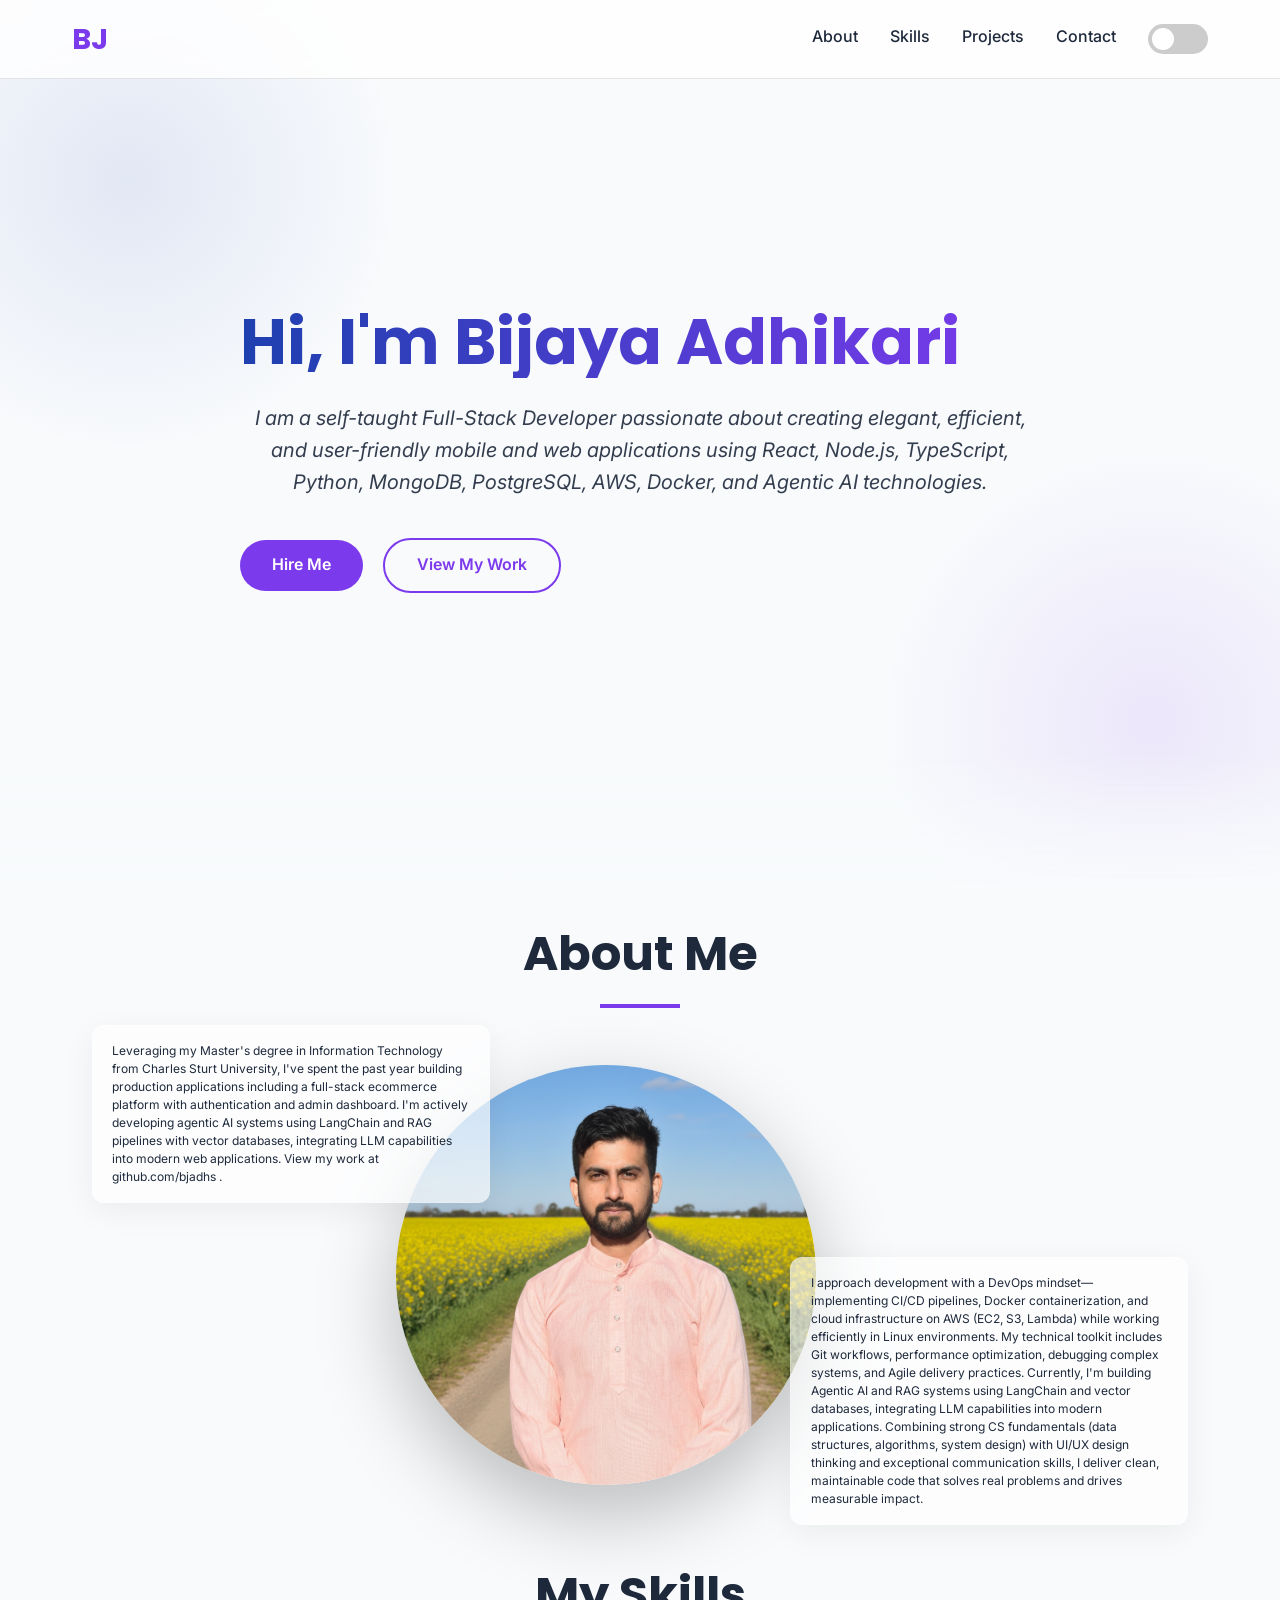
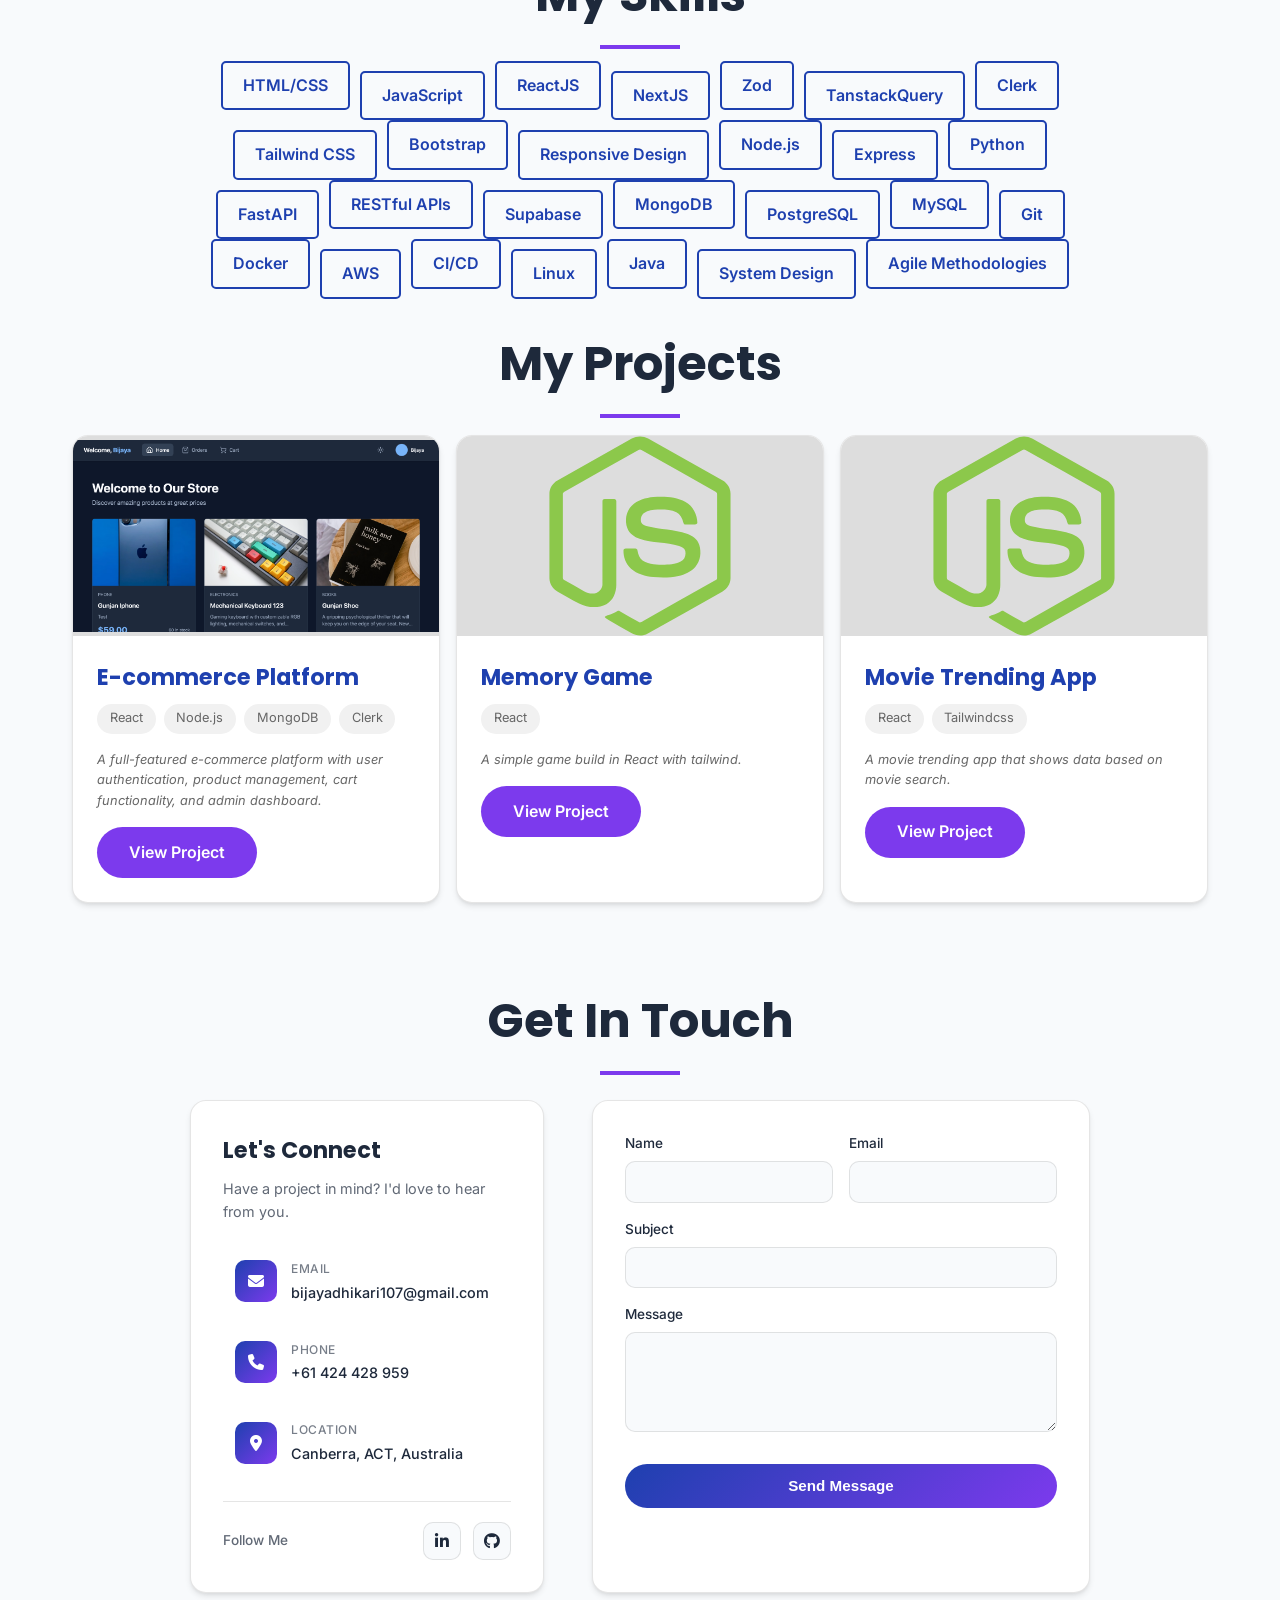
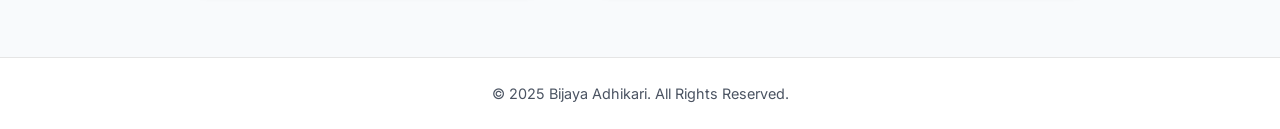
==== index.html @ 7c3eb669 "Contact email send to backend" ====
<!DOCTYPE html>
<html lang="en">

<head>
  <meta charset="UTF-8">
  <meta name="viewport" content="width=device-width, initial-scale=1.0">
  <title>Bijaya Adhikari | Full-Stack Developer</title>

  <link rel="stylesheet" href="./style.css">
  <link rel="stylesheet" href="https://cdnjs.cloudflare.com/ajax/libs/font-awesome/6.4.0/css/all.min.css">
</head>

<body>
  <!-- Header -->
  <header>
    <div class="container">
      <nav>
        <a href="#" class="logo"><span>BJ</span></a>
        <ul class="nav-links">
          <li><a href="#about">About</a></li>
          <li><a href="#skills">Skills</a></li>
          <li><a href="#projects">Projects</a></li>
          <li><a href="#contact">Contact</a></li>
          <label class="theme-switch">
            <input type="checkbox" id="theme-toggle">
            <span class="slider"></span>
          </label>
        </ul>
        <div class="burger">
          <div class="line1"></div>
          <div class="line2"></div>
          <div class="line3"></div>
        </div>
      </nav>
    </div>
  </header>

  <!-- Hero Section -->
  <section class="hero">
    <div class="container">
      <div class="hero-content">
        <h1>Hi, I'm <span style="color: var(--accent);">Bijaya Adhikari</span></h1>
        <p>I am a self-taught Full-Stack Developer passionate about creating elegant, efficient, and user-friendly mobile and web applications using React, Node.js, TypeScript, Python, MongoDB, PostgreSQL, AWS, Docker, and Agentic AI technologies.</p>
        <a href="#contact" class="btn">Hire Me</a>
        <a href="#projects" class="btn btn-outline">View My Work</a>
      </div>
    </div>
  </section>

  <!-- About Section -->
  <section id="about">
    <div class="container">
      <h2 class="section-title">About Me</h2>
      <div class="about-content">
        <div class="about-text-top">
          <p>Leveraging my Master's degree in Information Technology from Charles Sturt University, I've spent the past year building production applications including a full-stack ecommerce platform with authentication and admin dashboard. I'm actively developing agentic AI systems using LangChain and RAG pipelines with vector databases, integrating LLM capabilities into modern web applications. View my work at github.com/bjadhs .</p>   
         </div>
        <div class="about-image">
          <div class="image-wrapper">
            <img src="./images/bijaya.png" alt="Bijaya Adhikari">
          </div>
        </div>
        <div class="about-text-bottom">
          <p>I approach development with a DevOps mindset—implementing CI/CD pipelines, Docker containerization, and cloud infrastructure on AWS (EC2, S3, Lambda) while working efficiently in Linux environments. My technical toolkit includes Git workflows, performance optimization, debugging complex systems, and Agile delivery practices. Currently, I'm building Agentic AI and RAG systems using LangChain and vector databases, integrating LLM capabilities into modern applications. Combining strong CS fundamentals (data structures, algorithms, system design) with UI/UX design thinking and exceptional communication skills, I deliver clean, maintainable code that solves real problems and drives measurable impact.</p>
        </div>
      </div>
    </div>
  </section>

  <!-- Skills Section -->
  <section id="skills" class="skills">
    <div class="container">
      <h2 class="section-title">My Skills</h2>
      <div class="all-skills-container">
        <div class="skill-tags">
          <span class="skill-tag">HTML/CSS</span>
          <span class="skill-tag">JavaScript</span>
          <span class="skill-tag">ReactJS</span>
          <span class="skill-tag">NextJS</span>
          <span class="skill-tag">Zod</span>
          <span class="skill-tag">TanstackQuery</span>
          <span class="skill-tag">Clerk</span>
          <span class="skill-tag">Tailwind CSS</span>
          <span class="skill-tag">Bootstrap</span>
          <span class="skill-tag">Responsive Design</span>
          <span class="skill-tag">Node.js</span>
          <span class="skill-tag">Express</span>
          <span class="skill-tag">Python</span>
          <span class="skill-tag">FastAPI</span>
          <span class="skill-tag">RESTful APIs</span>
          <span class="skill-tag">Supabase</span>
          <span class="skill-tag">MongoDB</span>
          <span class="skill-tag">PostgreSQL</span>
          <span class="skill-tag">MySQL</span>
          <span class="skill-tag">Git</span>
          <span class="skill-tag">Docker</span>
          <span class="skill-tag">AWS</span>
          <span class="skill-tag">CI/CD</span>
          <span class="skill-tag">Linux</span>
          <span class="skill-tag">Java</span>
          <span class="skill-tag">System Design</span>
          <span class="skill-tag">Agile Methodologies</span>
        </div>
      </div>
    </div>
  </section>

  <!-- Projects Section -->
  <section id="projects">
    <div class="container">
      <h2 class="section-title">My Projects</h2>
      <div class="projects-grid">
        <div class="project-card">
          <div class="project-image">
            <div class="slider-wrapper">
              <img src="./images/ecom/ecom1.png" alt="E-commerce Platform" class="active">
              <img src="./images/ecom/ecom2.png" alt="E-commerce Platform Slide 2">
            </div>
          </div>
          <div class="project-content">
            <h3>E-commerce Platform</h3>
            <div class="project-tags">
              <span class="tag">React</span>
              <span class="tag">Node.js</span>
              <span class="tag">MongoDB</span>
              <span class="tag">Clerk</span>
            </div>
            <p>A full-featured e-commerce platform with user authentication, product management, cart functionality, and
              admin dashboard.</p>
            <a href="https://ecomm-5xbtn.sevalla.app/" class="btn">View Project</a>
          </div>
        </div>
        <div class="project-card">
          <div class="project-image">
            <div class="slider-wrapper">
              <img src="./images/nodejs.svg" alt="Task Management App" class="active">
              <img src="./images/nodejs.svg" alt="Task Management App Slide 2">
            </div>
          </div>
          <div class="project-content">
            <h3>Memory Game</h3>
            <div class="project-tags">
              <span class="tag">React</span>
            </div>
            <p>A simple game build in React with tailwind.</p>
            <a href="#" class="btn">View Project</a>
          </div>
        </div>
        <div class="project-card">
          <div class="project-image">
            <div class="slider-wrapper">
              <img src="./images/nodejs.svg" alt="Weather Dashboard" class="active">
              <img src="./images/nodejs.svg" alt="Weather Dashboard Slide 2">
            </div>
          </div>
          <div class="project-content">
            <h3>Movie Trending App</h3>
            <div class="project-tags">
              <span class="tag">React</span>
              <span class="tag">Tailwindcss</span>
            </div>
            <p>A movie trending app that shows data based on movie search.</p>
            <a href="#" class="btn">View Project</a>
          </div>
        </div>
      </div>
    </div>
  </section>

  <!-- Contact Section -->
  <section id="contact" class="contact">
    <div class="container">
      <h2 class="section-title">Get In Touch</h2>
      <div class="contact-content">
        <div class="contact-info">
          <h3>Let's Connect</h3>
          <p class="contact-intro">Have a project in mind? I'd love to hear from you.</p>
          <div class="contact-details">
            <a href="mailto:bijayadhikari107@gmail.com" class="contact-item">
              <div class="contact-icon"><i class="fas fa-envelope"></i></div>
              <div class="contact-text">
                <span class="label">Email</span>
                <span class="value">bijayadhikari107@gmail.com</span>
              </div>
            </a>
            <a href="tel:+61424428959" class="contact-item">
              <div class="contact-icon"><i class="fas fa-phone"></i></div>
              <div class="contact-text">
                <span class="label">Phone</span>
                <span class="value">+61 424 428 959</span>
              </div>
            </a>
            <div class="contact-item">
              <div class="contact-icon"><i class="fas fa-location-dot"></i></div>
              <div class="contact-text">
                <span class="label">Location</span>
                <span class="value">Canberra, ACT, Australia</span>
              </div>
            </div>
          </div>
          <div class="social-section">
            <span class="social-label">Follow Me</span>
            <div class="social-links">
              <a href="https://www.linkedin.com/in/bijaya-adhikari-486a61111/" target="_blank" aria-label="LinkedIn">
                <i class="fab fa-linkedin-in"></i>
              </a>
              <a href="https://github.com/bjadhs" target="_blank" aria-label="GitHub">
                <i class="fab fa-github"></i>
              </a>
            </div>
          </div>
        </div>
        <div class="contact-form">
          <form id="contactForm">
            <div class="form-group">
              <label for="name">Name</label>
              <input type="text" id="name" required>
            </div>
            <div class="form-group">
              <label for="email">Email</label>
              <input type="email" id="email" required>
            </div>
            <div class="form-group">
              <label for="subject">Subject</label>
              <input type="text" id="subject" required>
            </div>
            <div class="form-group">
              <label for="message">Message</label>
              <textarea id="message" required></textarea>
            </div>
            <button type="submit" class="btn">Send Message</button>
          </form>
        </div>
      </div>
    </div>
  </section>

  <!-- Footer -->
  <footer>
    <div class="container">
      <p>&copy; 2025 Bijaya Adhikari. All Rights Reserved.</p>
    </div>
  </footer>

  <a href="#" class="back-to-top" id="backToTop">↑</a>

  <script src="./script.js"></script>
</body>

</html>
---- style.css ----
@import url('https://fonts.googleapis.com/css2?family=Poppins:wght@300;400;500;600;700&display=swap');
@import url('https://fonts.googleapis.com/css2?family=Inter:wght@300;400;500;600;700&display=swap');
@import url('https://fonts.googleapis.com/css2?family=Playfair+Display:wght@700&display=swap');

:root {
  /* Light Theme */
  --bg: #f8fafc;
  --text: #1e293b;
  --primary: #1e40af;
  --accent: #7c3aed;
  --card-bg: #ffffff;
  --nav-bg: rgba(255, 255, 255, 0.8);
  --border-color: rgba(0, 0, 0, 0.1);
}

* {
  margin: 0;
  padding: 0;
  box-sizing: border-box;
}

body {
  font-family: 'Inter', sans-serif;
  color: var(--text);
  background-color: var(--bg);
  line-height: 1.6;
  overflow-x: hidden;
  transition: background-color 0.3s ease, color 0.3s ease;
}

h1,
h2,
h3,
h4,
h5,
h6 {
  font-family: 'Poppins', sans-serif;
  color: var(--text);
}

body.dark-theme {
  /* Dark Theme */
  --bg: #0f172a;
  /* Deep Navy */
  --text: #f8fafc;
  --primary: #06b6d4;
  /* Cyan */
  --accent: #a855f7;
  /* Purple */
  --card-bg: rgba(30, 41, 59, 0.7);
  /* Charcoal Glass */
  --nav-bg: rgba(15, 23, 42, 0.8);
  --border-color: rgba(255, 255, 255, 0.1);

  background-color: var(--bg);
  color: var(--text);
}

h3 {
  font-size: 1.4rem;
  color: var(--primary);
}

p {
  font-size: 0.8rem;
  font-style: italic;
}

.container {
  max-width: 1200px;
  margin: 0 auto;
  padding: 0 2rem;
}

/* Header */
header {
  background-color: var(--nav-bg);
  backdrop-filter: blur(10px);
  -webkit-backdrop-filter: blur(10px);
  color: var(--text);
  padding: 1rem 0;
  position: fixed;
  width: 100%;
  z-index: 1000;
  transition: all 0.3s ease;
  border-bottom: 1px solid var(--border-color);
}

header.scrolled {
  padding: 0.5rem 0;
  box-shadow: 0 5px 20px rgba(0, 0, 0, 0.1);
}

nav {
  display: flex;
  justify-content: space-between;
  align-items: center;
}

.logo {
  font-family: 'Poppins', sans-serif;
  font-size: 1.8rem;
  font-weight: 700;
  color: var(--primary);
  text-decoration: none;
  letter-spacing: -0.5px;
}

.logo span {
  color: var(--accent);
}

.nav-links {
  display: flex;
  list-style: none;
}

.nav-links li {
  margin-left: 2rem;
}

.nav-links a {
  color: var(--text);
  text-decoration: none;
  font-weight: 500;
  font-size: 1rem;
  transition: color 0.3s ease;
}

.nav-links a:hover {
  color: var(--accent);
}

.burger {
  display: none;
  cursor: pointer;
}

.burger div {
  width: 25px;
  height: 3px;
  background-color: white;
  margin: 5px;
  transition: all 0.3s ease;
}

/* Hero Section */
.hero {
  height: 100vh;
  display: flex;
  align-items: center;
  position: relative;
  background-color: var(--bg);
  color: var(--text);
  overflow: hidden;
  background-image:
    radial-gradient(circle at 10% 20%, rgba(30, 64, 175, 0.1) 0%, transparent 20%),
    radial-gradient(circle at 90% 80%, rgba(124, 58, 237, 0.1) 0%, transparent 20%);
}

.hero::after {
  content: '';
  position: absolute;
  bottom: 0;
  left: 0;
  width: 100%;
  height: 150px;
  background: linear-gradient(to bottom, transparent, var(--bg));
}

.hero-content {
  z-index: 1;
  opacity: 0;
  transform: translateY(50px);
}

.hero h1 {
  font-size: 4rem;
  font-weight: 700;
  margin-bottom: 1.5rem;
  line-height: 1.1;
  background: linear-gradient(to right, var(--primary), var(--accent));
  background-clip: text;
  -webkit-background-clip: text;
  -webkit-text-fill-color: transparent;
  color: var(--primary);
}

.hero p {
  font-size: 1.25rem;
  line-height: 1.6;
  margin-bottom: 2.5rem;
  max-width: 800px;
  text-align: center;
  color: var(--text);
  opacity: 0.9;
}

.btn {
  display: inline-block;
  background-color: var(--accent);
  color: white;
  padding: 0.8rem 2rem;
  border-radius: 50px;
  text-decoration: none;
  font-weight: 600;
  transition: all 0.3s ease;
  border: none;
  cursor: pointer;
  font-size: 1rem;
}

.btn:hover {
  background-color: var(--primary);
  transform: translateY(-3px);
  box-shadow: 0 10px 20px rgba(0, 0, 0, 0.1);
}

.btn-outline {
  background-color: transparent;
  border: 2px solid var(--accent);
  margin-left: 1rem;
  color: var(--accent);
}

.btn-outline:hover {
  background-color: var(--accent);
  color: var(--text);
}

/* About Section */
section {
  padding: 1rem 0;
}

.section-title {
  text-align: center;
  font-size: 3rem;
  margin-bottom: 2rem;
  position: relative;
  font-weight: 700;
  color: var(--text);
}

.section-title::after {
  content: '';
  position: absolute;
  bottom: -15px;
  left: 50%;
  transform: translateX(-50%);
  width: 80px;
  height: 4px;
  background-color: var(--accent);
}

.about-content {
  position: relative;
  height: 500px;
  display: flex;
  align-items: center;
  justify-content: center;
}

.about-image {
  position: absolute;
  top: 50%;
  left: 47%;
  transform: translate(-50%, -50%);
  z-index: 1;
  opacity: 0;
}

.image-wrapper {
  position: relative;
  width: 420px;
  height: 420px;
  border-radius: 50%;
  overflow: hidden;
  box-shadow: 0 30px 80px rgba(0, 0, 0, 0.25);
  transition: transform 0.5s cubic-bezier(0.34, 1.56, 0.64, 1);
}

.image-wrapper:hover {
  transform: scale(1.08);
}

.about-image img {
  width: 100%;
  height: 100%;
  object-fit: cover;
  object-position: center;
  display: block;
}

.about-text-top {
  position: absolute;
  top: 0;
  left: 20px;
  width: 35%;
  opacity: 0;
  transform: translateY(-30px);
  z-index: 2;
}

.about-text-bottom {
  position: absolute;
  bottom: 0;
  right: 20px;
  width: 35%;
  opacity: 0;
  transform: translateY(30px);
  z-index: 2;
}

.about-text-top p,
.about-text-bottom p {
  font-size: 0.75rem;
  line-height: 1.5;
  color: var(--text);
  font-style: normal;
  background: rgba(255, 255, 255, 0.65);
  padding: 1rem 1.2rem;
  border-radius: 12px;
  backdrop-filter: blur(20px);
  box-shadow: 0 8px 32px rgba(0, 0, 0, 0.06);
  border: 1px solid rgba(255, 255, 255, 0.15);
}

/* Dark Mode Overrides */
body.dark-theme .about-text-top p,
body.dark-theme .about-text-bottom p {
  background: rgba(30, 41, 59, 0.65);
  border: 1px solid rgba(255, 255, 255, 0.08);
  color: #f5f5f5;
}

body.dark-theme .about-image img {
  filter: brightness(1.05);
}

/* Mobile Responsive for About */
@media screen and (max-width: 1024px) {
  .about-content {
    height: 550px;
  }

  .image-wrapper {
    width: 350px;
    height: 350px;
  }

  .about-text-top,
  .about-text-bottom {
    width: 38%;
  }

  .about-text-top p,
  .about-text-bottom p {
    font-size: 0.7rem;
    padding: 0.8rem 1rem;
  }
}

@media screen and (max-width: 768px) {
  .about-content {
    height: auto;
    flex-direction: column;
    gap: 2rem;
    padding: 2rem 0;
  }

  .about-image {
    position: relative;
    transform: none !important;
    top: auto;
    left: auto;
    opacity: 1 !important;
  }

  .image-wrapper {
    width: 280px;
    height: 280px;
    margin: 0 auto;
  }

  .about-text-top,
  .about-text-bottom {
    position: relative;
    width: 100% !important;
    top: auto !important;
    bottom: auto !important;
    left: auto !important;
    right: auto !important;
    opacity: 1 !important;
    transform: none !important;
  }

  .about-text-top p,
  .about-text-bottom p {
    font-size: 0.95rem;
    padding: 1.5rem;
    background: var(--card-bg);
  }
}

/* Skills Section */
.skills {
  background-color: var(--bg);
}

.skills-container {
  display: flex;
  flex-wrap: wrap;
  justify-content: center;
  gap: 1.5rem;
}

.skill-card {
  background-color: var(--card-bg);
  backdrop-filter: blur(10px);
  padding: 2rem;
  border-radius: 16px;
  box-shadow: 0 4px 6px -1px rgba(0, 0, 0, 0.1), 0 2px 4px -1px rgba(0, 0, 0, 0.06);
  border: 1px solid var(--border-color);
  flex: 1 1 300px;
  text-align: center;
  transition: transform 0.3s ease, box-shadow 0.3s ease;
  opacity: 0;
  transform: translateY(30px);
}

.skill-card:hover {
  transform: translateY(-10px);
}

.skill-card i {
  font-size: 3rem;
  color: var(--accent);
  margin-bottom: 1rem;
}

.skill-card h3 {
  margin-bottom: 2rem;
}

.skill-tags {
  display: flex;
  flex-wrap: wrap;
  justify-content: center;
  gap: 10px;
}

.all-skills-container {
  max-width: 900px;
  margin: 0 auto;
}

.skill-tag {
  background-color: transparent;
  color: var(--primary);
  border: 2px solid var(--primary);
  padding: 10px 20px;
  border-radius: 5px;
  font-size: 1rem;
  font-weight: 600;
  cursor: pointer;
  transition: all 0.3s ease;
}

body.dark-theme .skill-tag {
  color: var(--accent);
  border-color: var(--accent);
  background-color: transparent;
}

body.dark-theme .skill-tag:hover {
  background-color: var(--accent);
  color: white;
}

.skill-tag:nth-child(odd) {
  transform: translateY(-5px);
}

.skill-tag:nth-child(even) {
  transform: translateY(5px);
}

.skill-tag:hover {
  background-color: var(--accent);
  color: white;
  transform: translateY(-2px) scale(1.05);
  box-shadow: 0 5px 15px rgba(0, 0, 0, 0.1);
}

body.dark-theme .skill-tag {
  background-color: #2c2c2c;
  color: #e0e0e0;
}

body.dark-theme .skill-tag:hover {
  color: #fff;
}

/* Projects Section */
.projects-grid {
  display: grid;
  grid-template-columns: repeat(auto-fill, minmax(350px, 1fr));
  gap: 1rem;
}

.project-card {
  background-color: var(--card-bg);
  backdrop-filter: blur(10px);
  border-radius: 16px;
  overflow: hidden;
  box-shadow: 0 4px 6px -1px rgba(0, 0, 0, 0.1), 0 2px 4px -1px rgba(0, 0, 0, 0.06);
  border: 1px solid var(--border-color);
  transition: transform 0.3s ease, box-shadow 0.3s ease;
  opacity: 0;
  transform: translateY(30px);
}

.project-card:hover {
  transform: translateY(-10px);
}

.project-image {
  height: 200px;
  background-color: #ddd;
  overflow: hidden;
  position: relative;
  /* Container for absolute images */
}

.slider-wrapper {
  width: 100%;
  height: 100%;
  position: relative;
}

.project-image img {
  width: 100%;
  height: 100%;
  object-fit: contain;
  position: absolute;
  top: 0;
  left: 0;
  opacity: 0;
  transition: opacity 1s ease-in-out;
}

.project-image img.active {
  opacity: 1;
}

.project-content {
  padding: 1.5rem;
}

.project-content h3 {
  margin-bottom: 0.5rem;
}

.project-content p {
  margin-bottom: 1rem;
  color: #666;
}

.project-tags {
  display: flex;
  flex-wrap: wrap;
  gap: 0.5rem;
  margin-bottom: 1rem;
}

.tag {
  background-color: #f1f1f1;
  padding: 0.3rem 0.8rem;
  border-radius: 50px;
  font-size: 0.8rem;
  color: #666;
}

/* Contact Section */
.contact {
  background-color: var(--bg);
  padding: 4rem 0;
}

.contact .section-title {
  margin-bottom: 2.5rem;
}

.contact-content {
  display: flex;
  gap: 3rem;
  max-width: 900px;
  margin: 0 auto;
}

.contact-info {
  flex: 1;
  opacity: 0;
  transform: translateX(-30px);
  background: var(--card-bg);
  padding: 2rem;
  border-radius: 16px;
  box-shadow: 0 4px 6px -1px rgba(0, 0, 0, 0.1), 0 2px 4px -1px rgba(0, 0, 0, 0.06);
  border: 1px solid var(--border-color);
  height: fit-content;
}

.contact-form {
  flex: 1.5;
  opacity: 0;
  transform: translateX(30px);
  background: var(--card-bg);
  padding: 2rem;
  border-radius: 16px;
  box-shadow: 0 4px 6px -1px rgba(0, 0, 0, 0.1), 0 2px 4px -1px rgba(0, 0, 0, 0.06);
  border: 1px solid var(--border-color);
}

.contact-form form {
  display: grid;
  grid-template-columns: 1fr 1fr;
  gap: 1rem;
}

/* Make Subject and Message span full width */
.form-group:nth-child(3),
.form-group:nth-child(4),
button[type="submit"] {
  grid-column: 1 / -1;
}

/* Mobile stack */
@media screen and (max-width: 600px) {
  .contact-form form {
    grid-template-columns: 1fr;
  }
}

.contact-info h3 {
  font-size: 1.4rem;
  margin-bottom: 0.5rem;
  color: var(--text);
  font-weight: 700;
  margin-top: 0;
}

.contact-intro {
  font-size: 0.9rem;
  color: var(--text);
  opacity: 0.7;
  margin-bottom: 1.5rem;
  font-style: normal;
}

.contact-details {
  margin-bottom: 1.5rem;
  display: flex;
  flex-direction: column;
  gap: 0.75rem;
}

.contact-item {
  display: flex;
  align-items: center;
  gap: 0.875rem;
  padding: 0.75rem;
  border-radius: 12px;
  transition: all 0.3s ease;
  text-decoration: none;
  color: inherit;
}

.contact-item:hover {
  background: var(--bg);
}

.contact-icon {
  width: 42px;
  height: 42px;
  display: flex;
  align-items: center;
  justify-content: center;
  background: linear-gradient(135deg, var(--primary), var(--accent));
  border-radius: 10px;
  color: white;
  font-size: 1rem;
  flex-shrink: 0;
}

.contact-text {
  display: flex;
  flex-direction: column;
  gap: 0.15rem;
}

.contact-text .label {
  font-size: 0.75rem;
  text-transform: uppercase;
  letter-spacing: 0.5px;
  color: var(--text);
  opacity: 0.6;
  font-weight: 500;
}

.contact-text .value {
  font-size: 0.9rem;
  color: var(--text);
  font-weight: 500;
  font-style: normal;
}

.social-section {
  padding-top: 1.25rem;
  border-top: 1px solid var(--border-color);
  display: flex;
  align-items: center;
  justify-content: space-between;
}

.social-label {
  font-size: 0.85rem;
  color: var(--text);
  opacity: 0.7;
  font-weight: 500;
}

.social-links {
  display: flex;
  gap: 0.75rem;
}

.social-links a {
  display: inline-flex;
  justify-content: center;
  align-items: center;
  width: 38px;
  height: 38px;
  background: var(--bg);
  border-radius: 10px;
  color: var(--text);
  font-size: 1rem;
  transition: all 0.3s ease;
  text-decoration: none;
  border: 1px solid var(--border-color);
}

.social-links a:hover {
  background: linear-gradient(135deg, var(--primary), var(--accent));
  color: white;
  border-color: transparent;
  transform: translateY(-3px);
  box-shadow: 0 8px 20px rgba(0, 0, 0, 0.15);
}

.form-group {
  margin-bottom: 0;
}

.form-group label {
  display: block;
  margin-bottom: 0.4rem;
  font-weight: 500;
  font-size: 0.85rem;
  color: var(--text);
}

input,
textarea {
  width: 100%;
  padding: 0.7rem 1rem;
  border-radius: 10px;
  border: 1px solid var(--border-color);
  font-family: 'Inter', sans-serif;
  font-size: 0.9rem;
  background: var(--bg);
  color: var(--text);
  transition: all 0.3s ease;
}

input:focus,
textarea:focus {
  outline: none;
  border-color: var(--accent);
  box-shadow: 0 0 0 3px rgba(124, 58, 237, 0.1);
}

textarea {
  height: 100px;
  resize: vertical;
  min-height: 80px;
}

.contact-form button[type="submit"] {
  margin-top: 0.5rem;
  padding: 0.85rem 2rem;
  font-size: 0.95rem;
  background: linear-gradient(135deg, var(--primary), var(--accent));
  border: none;
  color: white;
  cursor: pointer;
  transition: all 0.3s ease;
}

.contact-form button[type="submit"]:hover {
  transform: translateY(-2px);
  box-shadow: 0 8px 25px rgba(124, 58, 237, 0.3);
}

/* Contact section responsive */
@media screen and (max-width: 768px) {
  .contact {
    padding: 3rem 0;
  }
  
  .contact-content {
    flex-direction: column;
    gap: 1.5rem;
  }
  
  .contact-info,
  .contact-form {
    padding: 1.5rem;
  }
}

/* Footer */
footer {
  background-color: var(--card-bg);
  color: var(--text);
  padding: 1.5rem 0;
  text-align: center;
  border-top: 1px solid var(--border-color);
}

footer p {
  font-size: 0.9rem;
  font-style: normal;
  opacity: 0.8;
}

.back-to-top {
  position: fixed;
  bottom: 20px;
  right: 20px;
  width: 50px;
  height: 50px;
  background-color: var(--accent);
  color: white;
  border-radius: 50%;
  display: flex;
  justify-content: center;
  align-items: center;
  text-decoration: none;
  opacity: 0;
  transition: all 0.3s ease;
  z-index: 999;
}

.back-to-top.show {
  opacity: 1;
}

/* Responsive Design */
@media screen and (max-width: 768px) {
  .nav-links {
    position: absolute;
    right: 0;
    height: calc(100vh - 80px);
    top: 80px;
    background-color: var(--primary);
    display: flex;
    flex-direction: column;
    align-items: center;
    justify-content: space-around;
    width: 50%;
    transform: translateX(100%);
    transition: transform 0.5s ease-in;
    padding: 2rem 0;
  }

  .nav-links li {
    opacity: 0;
    margin: 0;
  }

  .burger {
    display: block;
  }

  .about-content {
    flex-direction: column;
  }

  .about-image {
    order: -1;
  }

  .hero h1 {
    font-size: 2.5rem;
  }

  .hero {
    padding-top: 100px;
  }

  .hero-content {
    text-align: center;
  }
}

/* Animation class */
.nav-active {
  transform: translateX(0%);
}

@keyframes navLinkFade {
  from {
    opacity: 0;
    transform: translateX(50px);
  }

  to {
    opacity: 1;
    transform: translateX(0px);
  }
}

/* Simple CSS Animations - Replacing GSAP */
@keyframes fadeInUp {
  from {
    opacity: 0;
    transform: translateY(30px);
  }
  to {
    opacity: 1;
    transform: translateY(0);
  }
}

@keyframes fadeInLeft {
  from {
    opacity: 0;
    transform: translateX(-30px);
  }
  to {
    opacity: 1;
    transform: translateX(0);
  }
}

@keyframes fadeInRight {
  from {
    opacity: 0;
    transform: translateX(30px);
  }
  to {
    opacity: 1;
    transform: translateX(0);
  }
}

@keyframes fadeIn {
  from {
    opacity: 0;
  }
  to {
    opacity: 1;
  }
}

/* Animation classes */
.animate-fade-in-up {
  animation: fadeInUp 0.8s ease forwards;
}

.animate-fade-in-left {
  animation: fadeInLeft 0.8s ease forwards;
}

.animate-fade-in-right {
  animation: fadeInRight 0.8s ease forwards;
}

.animate-fade-in {
  animation: fadeIn 0.8s ease forwards;
}

/* Stagger delays */
.delay-1 { animation-delay: 0.1s; }
.delay-2 { animation-delay: 0.2s; }
.delay-3 { animation-delay: 0.3s; }
.delay-4 { animation-delay: 0.4s; }
.delay-5 { animation-delay: 0.5s; }

/* Initially hide elements that will be animated */
.hero-content,
.about-text-top,
.about-text-bottom,
.about-image,
.project-card,
.contact-info,
.contact-form {
  opacity: 0;
}

/* When animated class is added, show the element */
.hero-content.animate-fade-in-up,
.about-text-top.animate-fade-in-up,
.about-text-bottom.animate-fade-in-up,
.about-image.animate-fade-in,
.project-card.animate-fade-in-up,
.contact-info.animate-fade-in-left,
.contact-form.animate-fade-in-right {
  opacity: 1;
}

.toggle .line1 {
  transform: rotate(-45deg) translate(-5px, 6px);
}

.toggle .line2 {
  opacity: 0;
}

.toggle .line3 {
  transform: rotate(45deg) translate(-5px, -6px);
}

/* Theme switch */
.theme-switch {
  position: relative;
  width: 60px;
  height: 30px;
  margin-left: 2rem;
}

.theme-switch input {
  opacity: 0;
  width: 0;
  height: 0;
}

.slider {
  position: absolute;
  cursor: pointer;
  top: 0;
  left: 0;
  right: 0;
  bottom: 0;
  background-color: #ccc;
  transition: .4s;
  border-radius: 34px;
}

.slider:before {
  position: absolute;
  content: "";
  height: 22px;
  width: 22px;
  left: 4px;
  bottom: 4px;
  background-color: white;
  transition: .4s;
  border-radius: 50%;
}

input:checked+.slider {
  background-color: var(--accent);
}

input:checked+.slider:before {
  transform: translateX(30px);
}
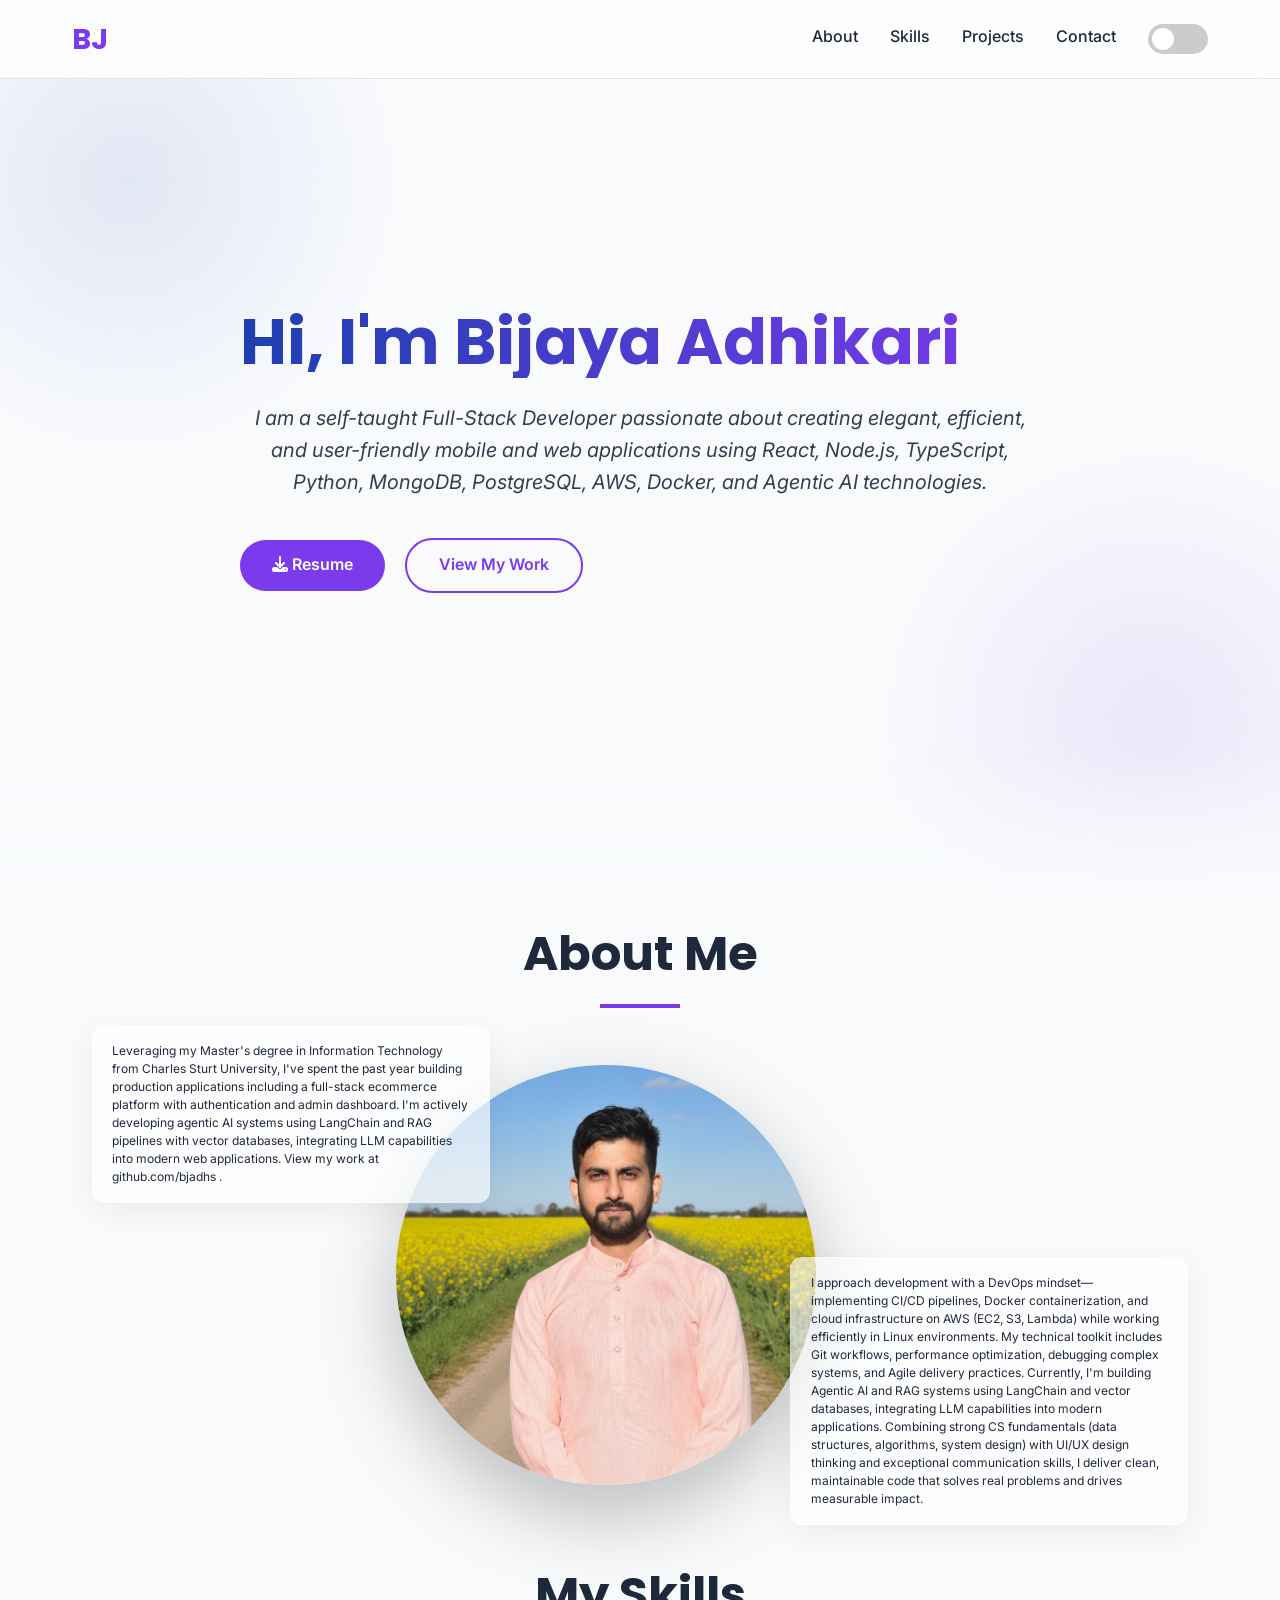
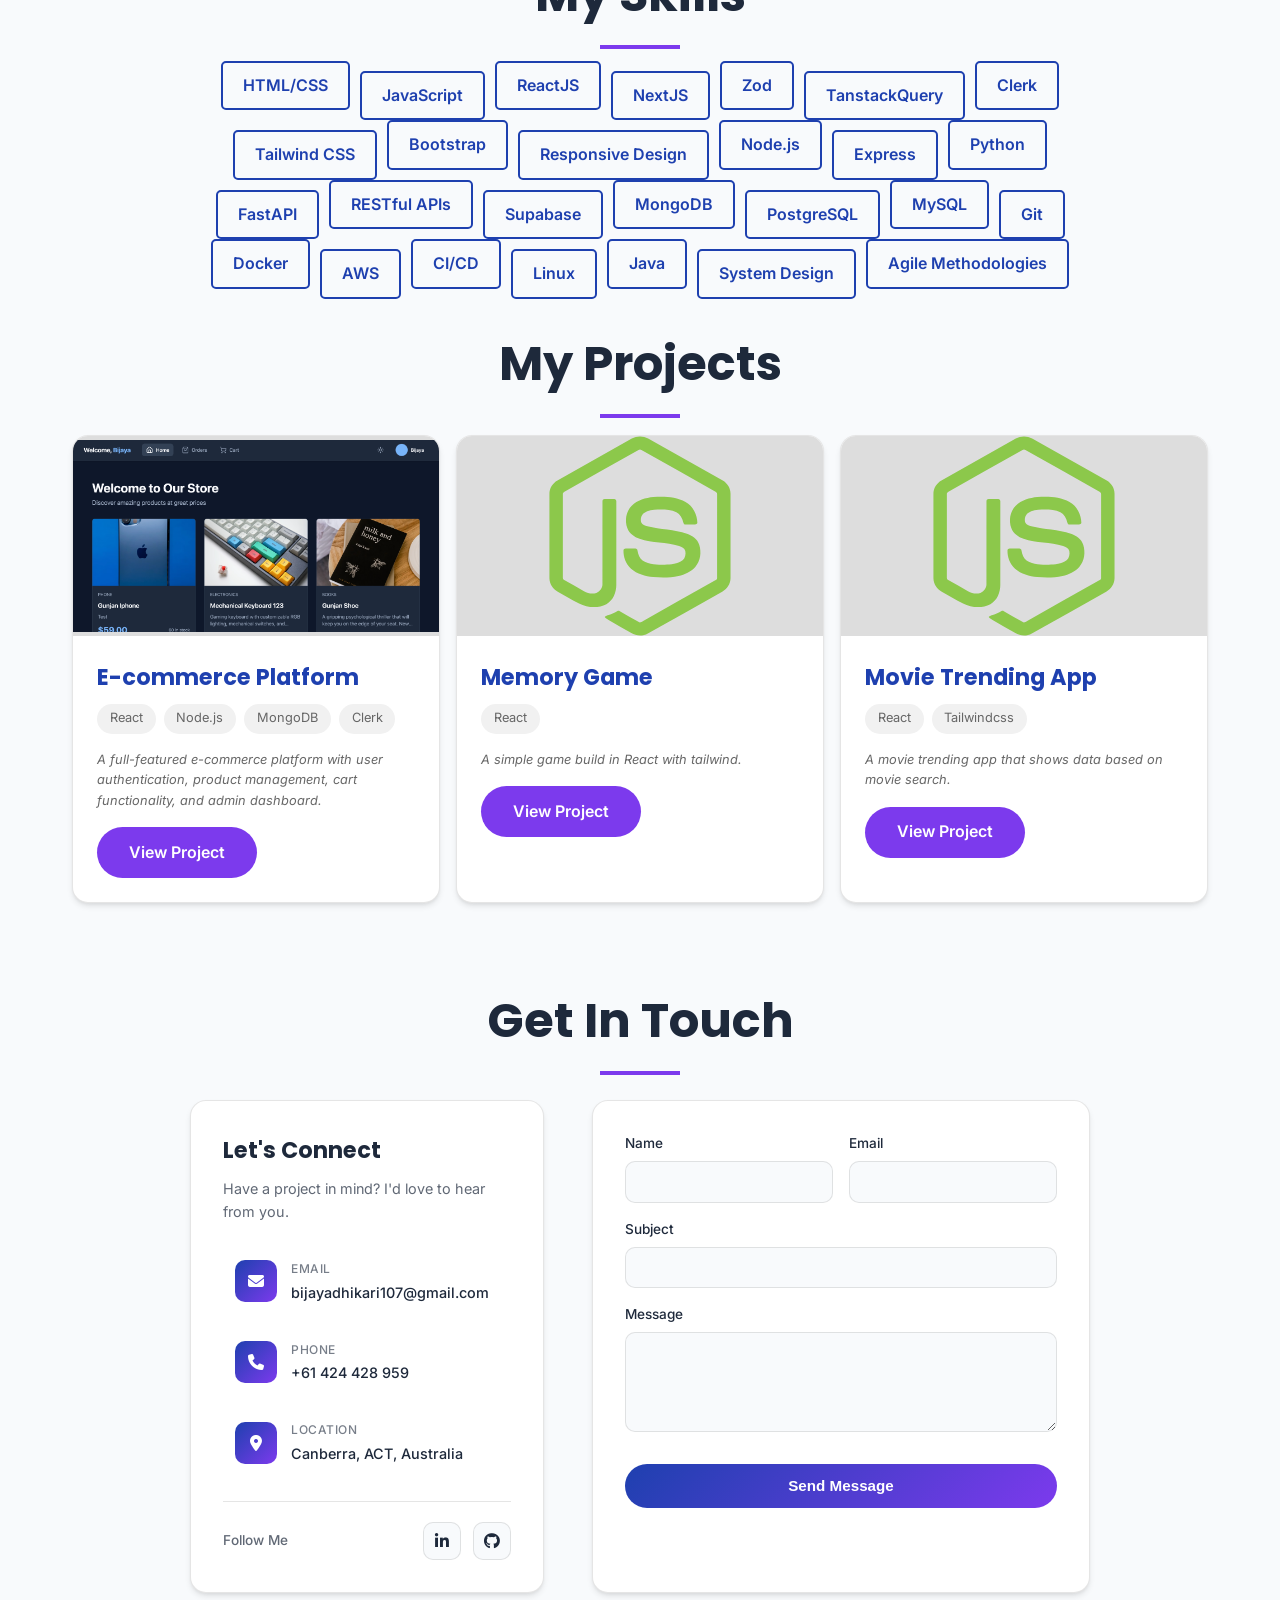
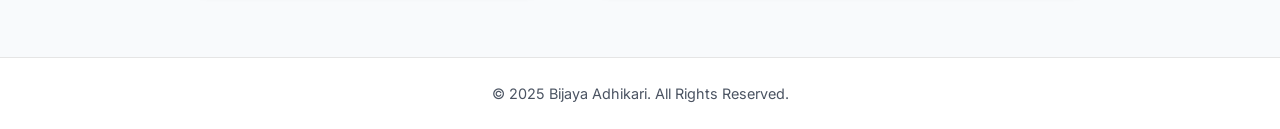
==== commit bcf0aaad: "Resume download" ====
--- a/index.html
+++ b/index.html
@@ -6,6 +6,16 @@
   <meta name="viewport" content="width=device-width, initial-scale=1.0">
   <title>Bijaya Adhikari | Full-Stack Developer</title>
 
+  <meta name="description" content="Full-Stack Developer specializing in React, Node.js, Python, and Agentic AI systems. Building scalable web applications with modern technologies.">
+  <meta name="keywords" content="Full-Stack Developer, React, Node.js, Python, MongoDB, PostgreSQL, AWS, Docker, AI, LangChain, RAG, Canberra, Australia">
+  <meta name="author" content="Bijaya Adhikari">
+  <meta name="robots" content="index, follow">
+  <link rel="canonical" href="https://bjadhs.github.io">
+  <link rel="icon" type="image/png" href="./images/bj.png">
+  <link rel="apple-touch-icon" href="./images/bj.png">
+  <link rel="preconnect" href="https://fonts.googleapis.com">
+  <link rel="preconnect" href="https://fonts.gstatic.com" crossorigin>
+  <link rel="preconnect" href="https://cdnjs.cloudflare.com">
   <link rel="stylesheet" href="./style.css">
   <link rel="stylesheet" href="https://cdnjs.cloudflare.com/ajax/libs/font-awesome/6.4.0/css/all.min.css">
 </head>
@@ -41,7 +51,7 @@
       <div class="hero-content">
         <h1>Hi, I'm <span style="color: var(--accent);">Bijaya Adhikari</span></h1>
         <p>I am a self-taught Full-Stack Developer passionate about creating elegant, efficient, and user-friendly mobile and web applications using React, Node.js, TypeScript, Python, MongoDB, PostgreSQL, AWS, Docker, and Agentic AI technologies.</p>
-        <a href="#contact" class="btn">Hire Me</a>
+        <a href="https://backend-portfolio-ivory-one.vercel.app/api/resume" class="btn" download><i class="fas fa-download"></i> Resume</a>
         <a href="#projects" class="btn btn-outline">View My Work</a>
       </div>
     </div>
--- a/style.css
+++ b/style.css
@@ -226,6 +226,21 @@
 .btn-outline:hover {
   background-color: var(--accent);
   color: var(--text);
+}
+
+.btn-resume {
+  background-color: var(--primary);
+  margin-left: 1rem;
+}
+
+.btn-resume:hover {
+  background-color: var(--accent);
+  transform: translateY(-3px);
+  box-shadow: 0 10px 20px rgba(0, 0, 0, 0.1);
+}
+
+.btn-resume i {
+  margin-right: 0.5rem;
 }
 
 /* About Section */
@@ -902,15 +917,35 @@
   }
 
   .hero h1 {
-    font-size: 2.5rem;
+    font-size: 2rem;
+    margin-bottom: 1rem;
+  }
+
+  .hero p {
+    font-size: 0.95rem;
+    margin-bottom: 1.5rem;
+    padding: 0 1rem;
+  }
+
+  .hero .btn {
+    padding: 0.6rem 1.5rem;
+    font-size: 0.9rem;
+    margin: 0.25rem;
+  }
+
+  .hero .btn-outline {
+    margin-left: 0.25rem;
   }
 
   .hero {
-    padding-top: 100px;
+    padding-top: 80px;
+    height: auto;
+    min-height: 100vh;
   }
 
   .hero-content {
     text-align: center;
+    padding: 2rem 0;
   }
 }
 
@@ -1030,6 +1065,124 @@
 
 .toggle .line3 {
   transform: rotate(45deg) translate(-5px, -6px);
+}
+
+/* Toast Notifications */
+.toast-container {
+  position: fixed;
+  top: 100px;
+  right: 20px;
+  z-index: 10000;
+  display: flex;
+  flex-direction: column;
+  gap: 10px;
+}
+
+.toast {
+  padding: 16px 24px;
+  border-radius: 12px;
+  color: white;
+  font-weight: 500;
+  font-size: 0.95rem;
+  display: flex;
+  align-items: center;
+  gap: 12px;
+  min-width: 300px;
+  max-width: 400px;
+  box-shadow: 0 10px 40px rgba(0, 0, 0, 0.2);
+  transform: translateX(120%);
+  opacity: 0;
+  transition: all 0.4s cubic-bezier(0.68, -0.55, 0.265, 1.55);
+  backdrop-filter: blur(10px);
+}
+
+.toast.show {
+  transform: translateX(0);
+  opacity: 1;
+}
+
+.toast.success {
+  background: linear-gradient(135deg, #10b981, #059669);
+}
+
+.toast.error {
+  background: linear-gradient(135deg, #ef4444, #dc2626);
+}
+
+.toast.info {
+  background: linear-gradient(135deg, #3b82f6, #2563eb);
+}
+
+.toast-icon {
+  font-size: 1.2rem;
+}
+
+.toast-message {
+  flex: 1;
+}
+
+.toast-close {
+  background: none;
+  border: none;
+  color: white;
+  font-size: 1.2rem;
+  cursor: pointer;
+  opacity: 0.7;
+  transition: opacity 0.2s;
+  padding: 0;
+  width: 24px;
+  height: 24px;
+  display: flex;
+  align-items: center;
+  justify-content: center;
+}
+
+.toast-close:hover {
+  opacity: 1;
+}
+
+/* Form Loading States */
+.btn-loading {
+  position: relative;
+  pointer-events: none;
+}
+
+.btn-loading::after {
+  content: '';
+  position: absolute;
+  width: 16px;
+  height: 16px;
+  border: 2px solid transparent;
+  border-top-color: white;
+  border-radius: 50%;
+  animation: spin 0.8s linear infinite;
+}
+
+.btn-loading-text {
+  opacity: 0.7;
+}
+
+@keyframes spin {
+  to {
+    transform: rotate(360deg);
+  }
+}
+
+.form-group input.error,
+.form-group textarea.error {
+  border-color: #ef4444;
+  box-shadow: 0 0 0 3px rgba(239, 68, 68, 0.1);
+}
+
+.form-group .error-message {
+  color: #ef4444;
+  font-size: 0.8rem;
+  margin-top: 4px;
+  display: none;
+}
+
+.form-group .error-message.show {
+  display: block;
 }
 
 /* Theme switch */
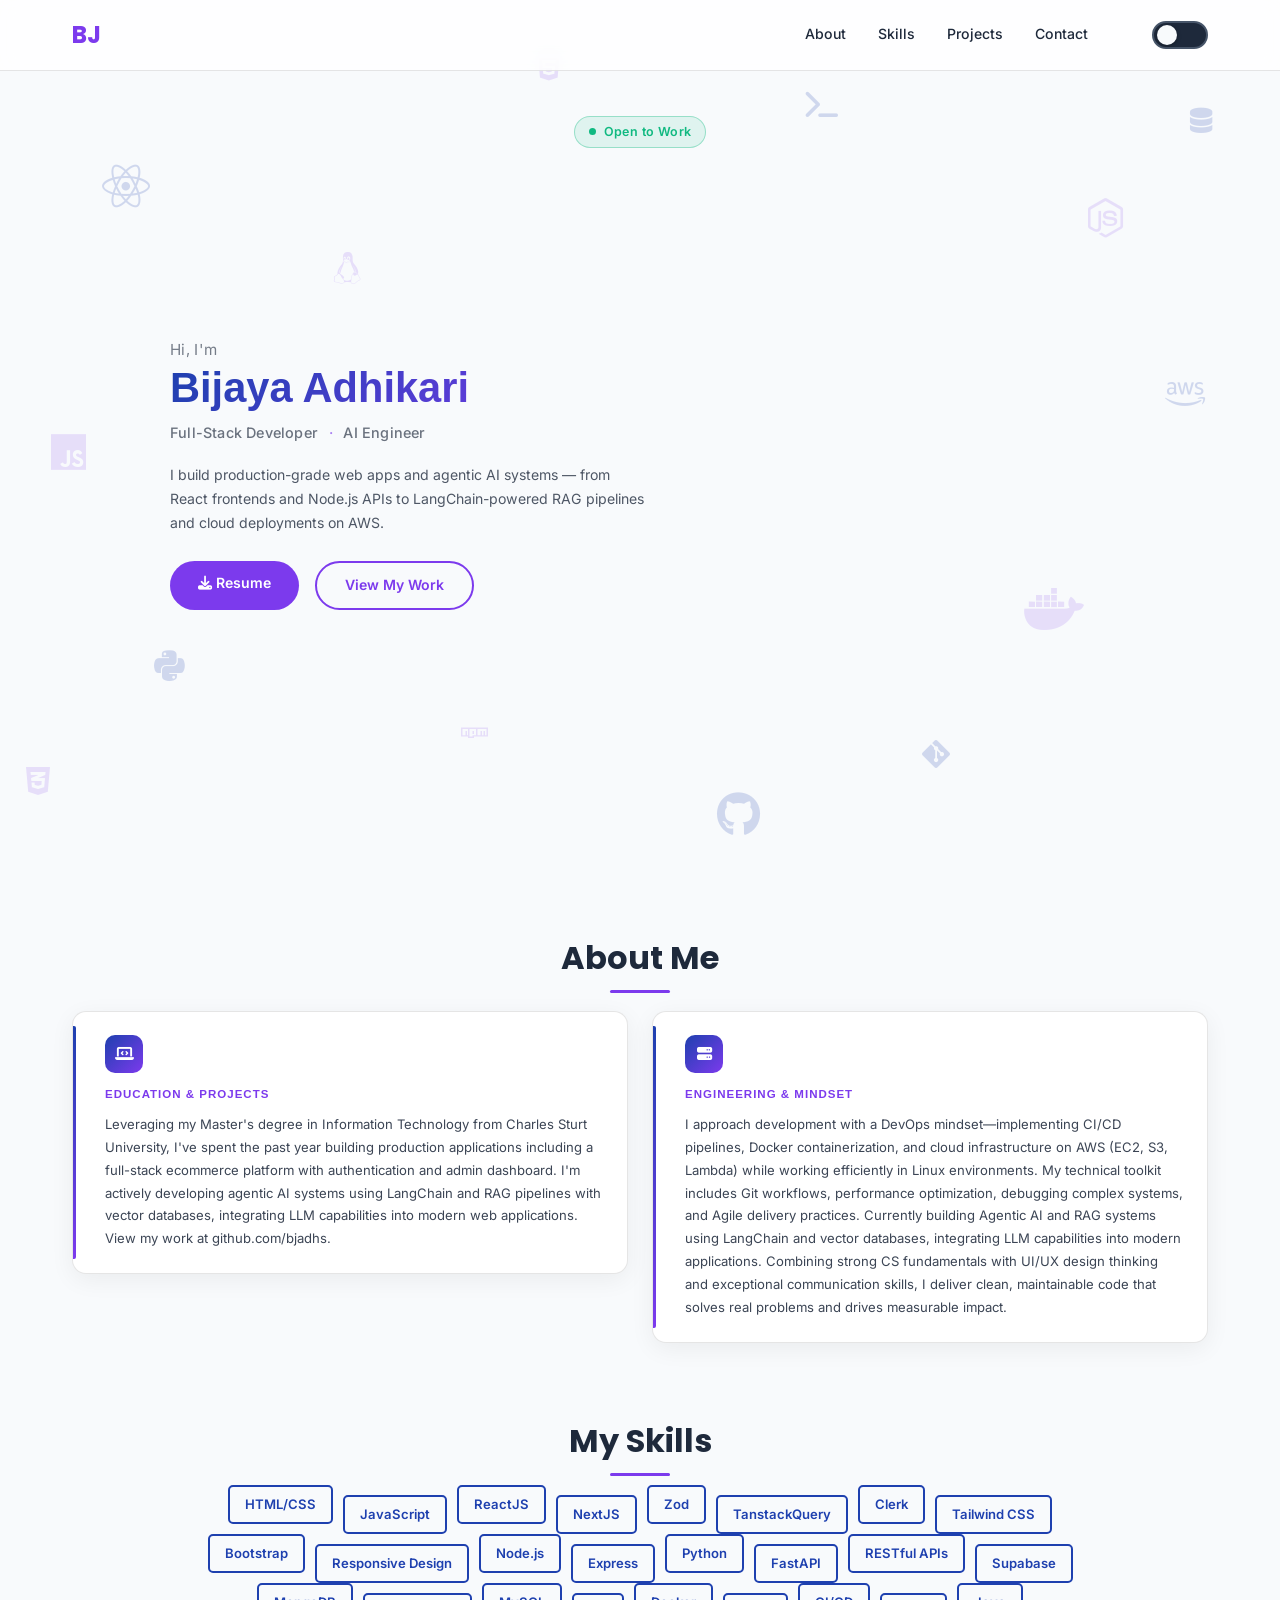
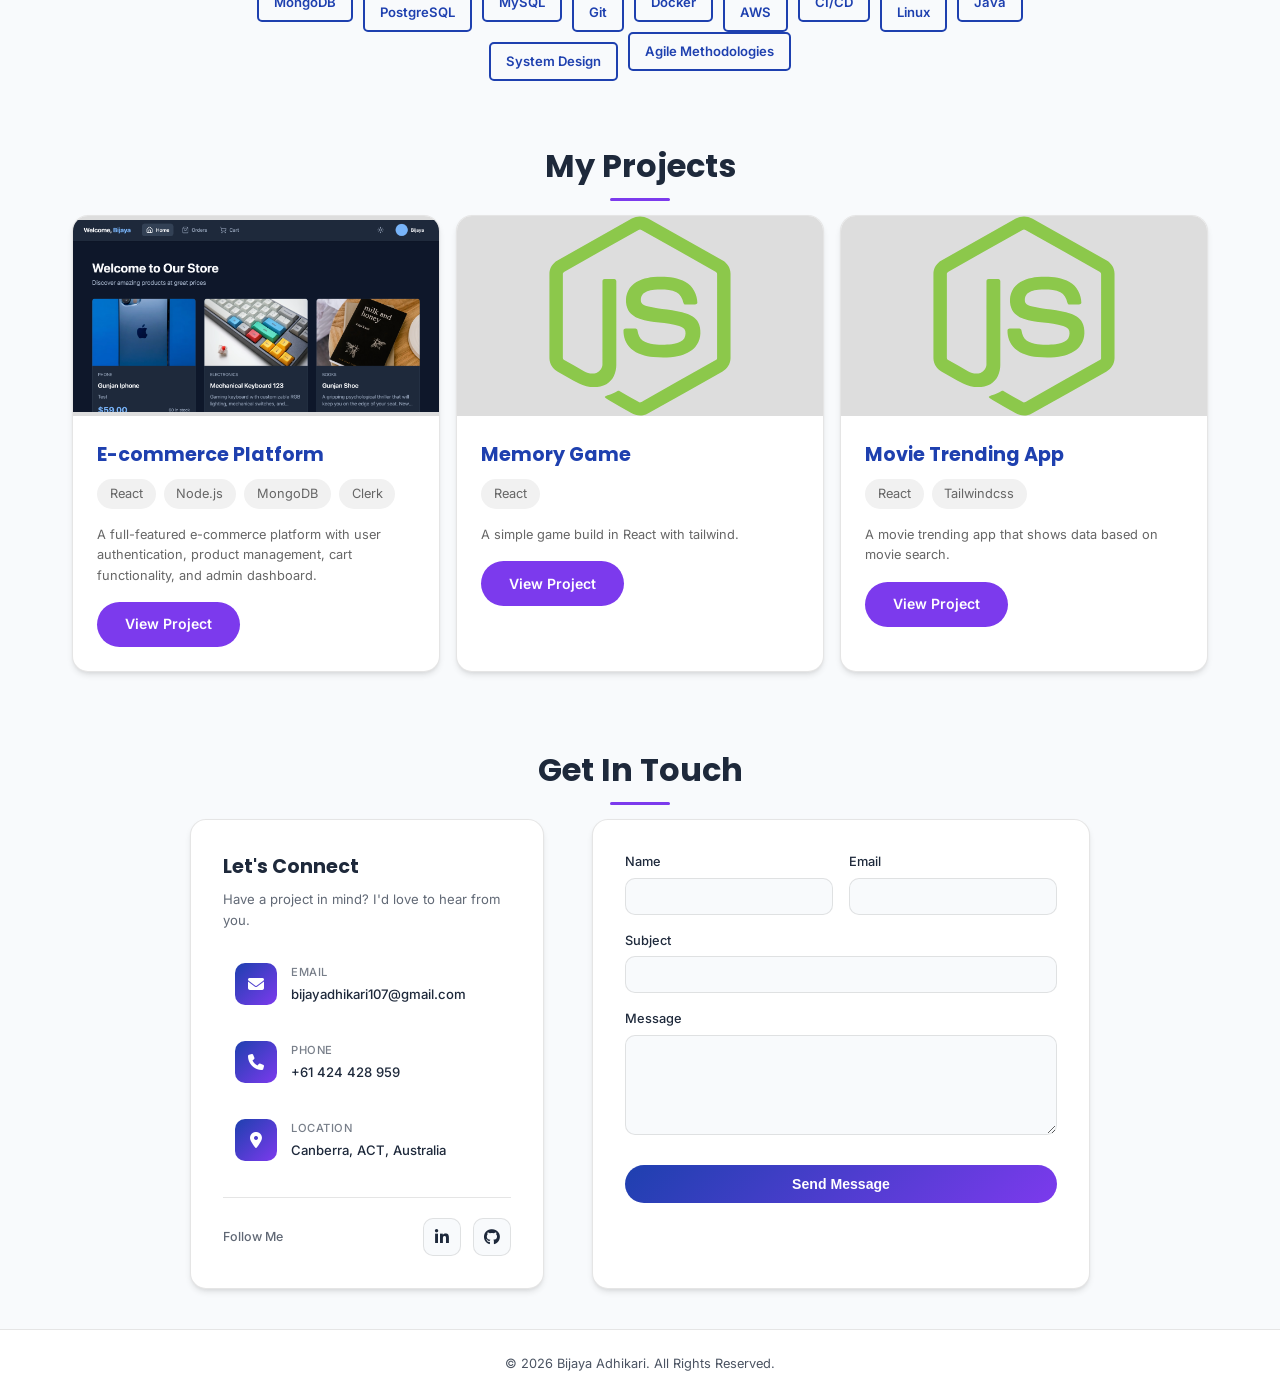
==== commit 7cc9f5a0: "UI: redesign about section and tighten global typography" ====
--- a/index.html
+++ b/index.html
@@ -21,6 +21,14 @@
 </head>
 
 <body>
+  <noscript>
+    <div style="padding: 1rem; text-align: center; background: #ffe; color: #333;">
+      This site works best with JavaScript enabled. The contact form and theme toggle require it —
+      meanwhile you can reach me directly at
+      <a href="mailto:bijayadhikari107@gmail.com">bijayadhikari107@gmail.com</a>.
+    </div>
+  </noscript>
+
   <!-- Header -->
   <header>
     <div class="container">
@@ -31,10 +39,12 @@
           <li><a href="#skills">Skills</a></li>
           <li><a href="#projects">Projects</a></li>
           <li><a href="#contact">Contact</a></li>
-          <label class="theme-switch">
-            <input type="checkbox" id="theme-toggle">
-            <span class="slider"></span>
-          </label>
+          <li>
+            <label class="theme-switch">
+              <input type="checkbox" id="theme-toggle">
+              <span class="slider"></span>
+            </label>
+          </li>
         </ul>
         <div class="burger">
           <div class="line1"></div>
@@ -47,12 +57,43 @@
 
   <!-- Hero Section -->
   <section class="hero">
-    <div class="container">
-      <div class="hero-content">
-        <h1>Hi, I'm <span style="color: var(--accent);">Bijaya Adhikari</span></h1>
-        <p>I am a self-taught Full-Stack Developer passionate about creating elegant, efficient, and user-friendly mobile and web applications using React, Node.js, TypeScript, Python, MongoDB, PostgreSQL, AWS, Docker, and Agentic AI technologies.</p>
-        <a href="https://backend-portfolio-ivory-one.vercel.app/api/resume" class="btn" download><i class="fas fa-download"></i> Resume</a>
-        <a href="#projects" class="btn btn-outline">View My Work</a>
+    <div class="hero-bg-icons" aria-hidden="true">
+      <i class="fab fa-react hero-icon" style="--ix:8%;--iy:18%;--is:3rem;--id:20s;--idl:-4s"></i>
+      <i class="fab fa-node-js hero-icon" style="--ix:85%;--iy:22%;--is:2.5rem;--id:25s;--idl:-10s"></i>
+      <i class="fab fa-python hero-icon" style="--ix:12%;--iy:72%;--is:2.2rem;--id:18s;--idl:-7s"></i>
+      <i class="fab fa-docker hero-icon" style="--ix:80%;--iy:65%;--is:3rem;--id:22s;--idl:-2s"></i>
+      <i class="fab fa-aws hero-icon" style="--ix:91%;--iy:42%;--is:2rem;--id:28s;--idl:-15s"></i>
+      <i class="fab fa-js hero-icon" style="--ix:4%;--iy:48%;--is:2.5rem;--id:16s;--idl:-8s"></i>
+      <i class="fab fa-git-alt hero-icon" style="--ix:72%;--iy:82%;--is:2rem;--id:24s;--idl:-5s"></i>
+      <i class="fab fa-html5 hero-icon" style="--ix:42%;--iy:6%;--is:1.8rem;--id:19s;--idl:-12s"></i>
+      <i class="fab fa-github hero-icon" style="--ix:56%;--iy:88%;--is:2.8rem;--id:21s;--idl:-1s"></i>
+      <i class="fab fa-linux hero-icon" style="--ix:26%;--iy:28%;--is:2rem;--id:26s;--idl:-9s"></i>
+      <i class="fas fa-database hero-icon" style="--ix:93%;--iy:12%;--is:1.6rem;--id:17s;--idl:-6s"></i>
+      <i class="fab fa-css3-alt hero-icon" style="--ix:2%;--iy:85%;--is:2rem;--id:23s;--idl:-13s"></i>
+      <i class="fas fa-terminal hero-icon" style="--ix:63%;--iy:10%;--is:1.8rem;--id:29s;--idl:-3s"></i>
+      <i class="fab fa-npm hero-icon" style="--ix:36%;--iy:80%;--is:1.5rem;--id:20s;--idl:-11s"></i>
+    </div>
+    <div class="hero-badge">
+      <span class="badge-dot"></span>
+      Open to Work
+    </div>
+    <div class="container">
+      <div class="hero-inner">
+        <div class="hero-content">
+          <p class="hero-greeting">Hi, I'm</p>
+          <h1>Bijaya Adhikari</h1>
+          <p class="hero-role">Full-Stack Developer <span class="role-sep">·</span> AI Engineer</p>
+          <p class="hero-desc">I build production-grade web apps and agentic AI systems — from React frontends and Node.js APIs to LangChain-powered RAG pipelines and cloud deployments on AWS.</p>
+          <div class="hero-buttons">
+            <a href="https://backend-portfolio-ivory-one.vercel.app/api/resume" class="btn" download><i class="fas fa-download"></i> Resume</a>
+            <a href="#projects" class="btn btn-outline">View My Work</a>
+          </div>
+        </div>
+        <div class="hero-image">
+          <div class="hero-image-wrapper">
+            <img src="./images/bijaya.png" alt="Bijaya Adhikari">
+          </div>
+        </div>
       </div>
     </div>
   </section>
@@ -63,15 +104,14 @@
       <h2 class="section-title">About Me</h2>
       <div class="about-content">
         <div class="about-text-top">
-          <p>Leveraging my Master's degree in Information Technology from Charles Sturt University, I've spent the past year building production applications including a full-stack ecommerce platform with authentication and admin dashboard. I'm actively developing agentic AI systems using LangChain and RAG pipelines with vector databases, integrating LLM capabilities into modern web applications. View my work at github.com/bjadhs .</p>   
-         </div>
-        <div class="about-image">
-          <div class="image-wrapper">
-            <img src="./images/bijaya.png" alt="Bijaya Adhikari">
-          </div>
+          <div class="about-card-icon"><i class="fas fa-laptop-code"></i></div>
+          <h4 class="about-card-label">Education &amp; Projects</h4>
+          <p>Leveraging my Master's degree in Information Technology from Charles Sturt University, I've spent the past year building production applications including a full-stack ecommerce platform with authentication and admin dashboard. I'm actively developing agentic AI systems using LangChain and RAG pipelines with vector databases, integrating LLM capabilities into modern web applications. View my work at github.com/bjadhs.</p>
         </div>
         <div class="about-text-bottom">
-          <p>I approach development with a DevOps mindset—implementing CI/CD pipelines, Docker containerization, and cloud infrastructure on AWS (EC2, S3, Lambda) while working efficiently in Linux environments. My technical toolkit includes Git workflows, performance optimization, debugging complex systems, and Agile delivery practices. Currently, I'm building Agentic AI and RAG systems using LangChain and vector databases, integrating LLM capabilities into modern applications. Combining strong CS fundamentals (data structures, algorithms, system design) with UI/UX design thinking and exceptional communication skills, I deliver clean, maintainable code that solves real problems and drives measurable impact.</p>
+          <div class="about-card-icon"><i class="fas fa-server"></i></div>
+          <h4 class="about-card-label">Engineering &amp; Mindset</h4>
+          <p>I approach development with a DevOps mindset—implementing CI/CD pipelines, Docker containerization, and cloud infrastructure on AWS (EC2, S3, Lambda) while working efficiently in Linux environments. My technical toolkit includes Git workflows, performance optimization, debugging complex systems, and Agile delivery practices. Currently building Agentic AI and RAG systems using LangChain and vector databases, integrating LLM capabilities into modern applications. Combining strong CS fundamentals with UI/UX design thinking and exceptional communication skills, I deliver clean, maintainable code that solves real problems and drives measurable impact.</p>
         </div>
       </div>
     </div>
@@ -248,7 +288,7 @@
   <!-- Footer -->
   <footer>
     <div class="container">
-      <p>&copy; 2025 Bijaya Adhikari. All Rights Reserved.</p>
+      <p>&copy; <span id="year">2026</span> Bijaya Adhikari. All Rights Reserved.</p>
     </div>
   </footer>
 
--- a/style.css
+++ b/style.css
@@ -57,13 +57,13 @@
 }
 
 h3 {
-  font-size: 1.4rem;
+  font-size: 1.2rem;
   color: var(--primary);
 }
 
 p {
   font-size: 0.8rem;
-  font-style: italic;
+  font-style: normal;
 }
 
 .container {
@@ -99,7 +99,7 @@
 
 .logo {
   font-family: 'Poppins', sans-serif;
-  font-size: 1.8rem;
+  font-size: 1.5rem;
   font-weight: 700;
   color: var(--primary);
   text-decoration: none;
@@ -123,7 +123,7 @@
   color: var(--text);
   text-decoration: none;
   font-weight: 500;
-  font-size: 1rem;
+  font-size: 0.88rem;
   transition: color 0.3s ease;
 }
 
@@ -146,68 +146,243 @@
 
 /* Hero Section */
 .hero {
-  height: 100vh;
+  min-height: 100vh;
   display: flex;
   align-items: center;
   position: relative;
   background-color: var(--bg);
   color: var(--text);
   overflow: hidden;
-  background-image:
-    radial-gradient(circle at 10% 20%, rgba(30, 64, 175, 0.1) 0%, transparent 20%),
-    radial-gradient(circle at 90% 80%, rgba(124, 58, 237, 0.1) 0%, transparent 20%);
-}
-
-.hero::after {
-  content: '';
+  padding-top: 80px;
+}
+
+/* Floating background skill icons */
+.hero-bg-icons {
   position: absolute;
-  bottom: 0;
-  left: 0;
+  inset: 0;
+  pointer-events: none;
+  overflow: hidden;
+}
+
+.hero-icon {
+  position: absolute;
+  left: var(--ix);
+  top: var(--iy);
+  font-size: var(--is);
+  opacity: 0.18;
+  color: var(--primary);
+  animation: iconDrift var(--id) ease-in-out var(--idl) infinite;
+}
+
+.hero-icon:nth-child(even) {
+  color: var(--accent);
+  opacity: 0.14;
+}
+
+@keyframes iconDrift {
+  0%, 100% { transform: translate(0, 0) rotate(0deg); }
+  25%  { transform: translate(12px, -18px) rotate(6deg); }
+  50%  { transform: translate(-8px, 10px) rotate(-4deg); }
+  75%  { transform: translate(6px, -6px) rotate(3deg); }
+}
+
+body.dark-theme .hero-icon {
+  opacity: 0.22;
+}
+
+body.dark-theme .hero-icon:nth-child(even) {
+  opacity: 0.17;
+}
+
+.hero-inner {
+  display: flex;
+  align-items: center;
+  justify-content: space-between;
+  gap: 5rem;
   width: 100%;
-  height: 150px;
-  background: linear-gradient(to bottom, transparent, var(--bg));
+  position: relative;
+  z-index: 1;
 }
 
 .hero-content {
-  z-index: 1;
+  flex: 1;
   opacity: 0;
   transform: translateY(50px);
 }
 
+/* Open to Work badge */
+.hero-badge {
+  position: absolute;
+  top: 116px;
+  left: 0;
+  right: 0;
+  margin: 0 auto;
+  width: fit-content;
+  z-index: 2;
+  display: inline-flex;
+  align-items: center;
+  gap: 8px;
+  background: rgba(16, 185, 129, 0.1);
+  border: 1px solid rgba(16, 185, 129, 0.35);
+  color: #10b981;
+  padding: 5px 14px;
+  border-radius: 50px;
+  font-size: 0.78rem;
+  font-weight: 600;
+  white-space: nowrap;
+  letter-spacing: 0.4px;
+}
+
+.badge-dot {
+  width: 7px;
+  height: 7px;
+  background: #10b981;
+  border-radius: 50%;
+  animation: badgePulse 2s ease-in-out infinite;
+}
+
+@keyframes badgePulse {
+  0%, 100% { opacity: 1; transform: scale(1); }
+  50% { opacity: 0.4; transform: scale(0.75); }
+}
+
+.hero-greeting {
+  font-size: 0.95rem;
+  font-style: normal;
+  color: var(--text);
+  opacity: 0.6;
+  margin-bottom: 0.2rem;
+  font-weight: 400;
+  letter-spacing: 0.3px;
+}
+
 .hero h1 {
-  font-size: 4rem;
-  font-weight: 700;
-  margin-bottom: 1.5rem;
+  font-size: 2.6rem;
+  font-weight: 800;
+  margin-bottom: 0.6rem;
   line-height: 1.1;
-  background: linear-gradient(to right, var(--primary), var(--accent));
+  background: linear-gradient(135deg, var(--primary) 0%, var(--accent) 100%);
   background-clip: text;
   -webkit-background-clip: text;
   -webkit-text-fill-color: transparent;
   color: var(--primary);
 }
 
-.hero p {
+.hero-role {
+  font-size: 0.9rem;
+  font-style: normal;
+  color: var(--text);
+  opacity: 0.65;
+  font-weight: 500;
+  margin-bottom: 1.2rem;
+  letter-spacing: 0.2px;
+}
+
+.role-sep {
+  color: var(--accent);
+  margin: 0 0.4rem;
+  -webkit-text-fill-color: var(--accent);
+}
+
+.hero-desc {
+  font-size: 0.88rem;
+  line-height: 1.72;
+  margin-bottom: 1.6rem;
+  color: var(--text);
+  opacity: 0.78;
+  font-style: normal;
+  max-width: 480px;
+}
+
+/* Tech icon chips */
+.hero-tech {
+  display: flex;
+  gap: 0.6rem;
+  margin-bottom: 2rem;
+  flex-wrap: wrap;
+}
+
+.hero-tech span {
+  width: 42px;
+  height: 42px;
+  display: flex;
+  align-items: center;
+  justify-content: center;
+  background: var(--card-bg);
+  border: 1px solid var(--border-color);
+  border-radius: 10px;
   font-size: 1.25rem;
-  line-height: 1.6;
-  margin-bottom: 2.5rem;
-  max-width: 800px;
-  text-align: center;
-  color: var(--text);
-  opacity: 0.9;
+  color: var(--primary);
+  transition: all 0.25s ease;
+  cursor: default;
+}
+
+.hero-tech span:hover {
+  background: linear-gradient(135deg, var(--primary), var(--accent));
+  color: white;
+  border-color: transparent;
+  transform: translateY(-4px);
+  box-shadow: 0 8px 20px rgba(124, 58, 237, 0.25);
+}
+
+.hero-buttons {
+  display: flex;
+  gap: 1rem;
+  flex-wrap: wrap;
+}
+
+.hero-buttons .btn-outline {
+  margin-left: 0;
+}
+
+/* Hero image — no float, premium ring */
+.hero-image {
+  flex-shrink: 0;
+  opacity: 0;
+  transform: translateX(50px);
+  position: relative;
+}
+
+.hero-image::before {
+  content: '';
+  position: absolute;
+  inset: -5px;
+  border-radius: 50%;
+  background: linear-gradient(135deg, var(--primary), var(--accent), var(--primary));
+  z-index: 0;
+}
+
+.hero-image-wrapper {
+  position: relative;
+  z-index: 1;
+  width: 380px;
+  height: 380px;
+  border-radius: 50%;
+  overflow: hidden;
+  border: 5px solid var(--bg);
+  box-shadow: 0 25px 60px rgba(0, 0, 0, 0.22);
+}
+
+.hero-image-wrapper img {
+  width: 100%;
+  height: 100%;
+  object-fit: cover;
+  object-position: center top;
+  display: block;
 }
 
 .btn {
   display: inline-block;
   background-color: var(--accent);
   color: white;
-  padding: 0.8rem 2rem;
+  padding: 0.7rem 1.75rem;
   border-radius: 50px;
   text-decoration: none;
   font-weight: 600;
   transition: all 0.3s ease;
   border: none;
   cursor: pointer;
-  font-size: 1rem;
+  font-size: 0.88rem;
 }
 
 .btn:hover {
@@ -243,15 +418,14 @@
   margin-right: 0.5rem;
 }
 
-/* About Section */
 section {
-  padding: 1rem 0;
+  padding: 2rem 0;
 }
 
 .section-title {
   text-align: center;
-  font-size: 3rem;
-  margin-bottom: 2rem;
+  font-size: 2rem;
+  margin-bottom: 1.5rem;
   position: relative;
   font-weight: 700;
   color: var(--text);
@@ -260,161 +434,118 @@
 .section-title::after {
   content: '';
   position: absolute;
-  bottom: -15px;
+  bottom: -10px;
   left: 50%;
   transform: translateX(-50%);
-  width: 80px;
-  height: 4px;
+  width: 60px;
+  height: 3px;
   background-color: var(--accent);
+  border-radius: 2px;
+}
+
+/* About Section */
+#about {
+  padding: 2rem 0 2.5rem;
+}
+
+#about .section-title {
+  margin-bottom: 1.25rem;
 }
 
 .about-content {
-  position: relative;
-  height: 500px;
+  display: grid;
+  grid-template-columns: 1fr 1fr;
+  gap: 1.5rem;
+  align-items: start;
+  margin-top: 1.75rem;
+}
+
+.about-card-icon {
+  width: 38px;
+  height: 38px;
+  background: linear-gradient(135deg, var(--primary), var(--accent));
+  border-radius: 10px;
   display: flex;
   align-items: center;
   justify-content: center;
-}
-
-.about-image {
-  position: absolute;
-  top: 50%;
-  left: 47%;
-  transform: translate(-50%, -50%);
-  z-index: 1;
-  opacity: 0;
-}
-
-.image-wrapper {
+  color: white;
+  font-size: 0.95rem;
+  margin-bottom: 0.75rem;
+  flex-shrink: 0;
+}
+
+.about-card-label {
+  font-family: 'Poppins', sans-serif;
+  font-size: 0.72rem;
+  font-weight: 600;
+  text-transform: uppercase;
+  letter-spacing: 1px;
+  color: var(--accent);
+  margin-bottom: 0.6rem;
+}
+
+.about-text-top,
+.about-text-bottom {
   position: relative;
-  width: 420px;
-  height: 420px;
-  border-radius: 50%;
-  overflow: hidden;
-  box-shadow: 0 30px 80px rgba(0, 0, 0, 0.25);
-  transition: transform 0.5s cubic-bezier(0.34, 1.56, 0.64, 1);
-}
-
-.image-wrapper:hover {
-  transform: scale(1.08);
-}
-
-.about-image img {
-  width: 100%;
-  height: 100%;
-  object-fit: cover;
-  object-position: center;
-  display: block;
-}
-
-.about-text-top {
-  position: absolute;
-  top: 0;
-  left: 20px;
-  width: 35%;
-  opacity: 0;
-  transform: translateY(-30px);
-  z-index: 2;
-}
-
-.about-text-bottom {
-  position: absolute;
-  bottom: 0;
-  right: 20px;
-  width: 35%;
+  background: var(--card-bg);
+  padding: 1.4rem 1.5rem 1.4rem 2rem;
+  border-radius: 14px;
+  box-shadow: 0 6px 24px rgba(0, 0, 0, 0.06);
+  border: 1px solid var(--border-color);
   opacity: 0;
   transform: translateY(30px);
-  z-index: 2;
+  transition: box-shadow 0.3s ease;
+}
+
+.about-text-top:hover,
+.about-text-bottom:hover {
+  box-shadow: 0 12px 36px rgba(0, 0, 0, 0.1);
+}
+
+.about-text-top::before,
+.about-text-bottom::before {
+  content: '';
+  position: absolute;
+  left: 0;
+  top: 14px;
+  bottom: 14px;
+  width: 3px;
+  background: linear-gradient(180deg, var(--primary), var(--accent));
+  border-radius: 0 2px 2px 0;
 }
 
 .about-text-top p,
 .about-text-bottom p {
-  font-size: 0.75rem;
-  line-height: 1.5;
+  font-size: 0.82rem;
+  line-height: 1.75;
   color: var(--text);
   font-style: normal;
-  background: rgba(255, 255, 255, 0.65);
-  padding: 1rem 1.2rem;
-  border-radius: 12px;
-  backdrop-filter: blur(20px);
-  box-shadow: 0 8px 32px rgba(0, 0, 0, 0.06);
-  border: 1px solid rgba(255, 255, 255, 0.15);
-}
-
-/* Dark Mode Overrides */
-body.dark-theme .about-text-top p,
-body.dark-theme .about-text-bottom p {
-  background: rgba(30, 41, 59, 0.65);
-  border: 1px solid rgba(255, 255, 255, 0.08);
-  color: #f5f5f5;
-}
-
-body.dark-theme .about-image img {
-  filter: brightness(1.05);
-}
-
-/* Mobile Responsive for About */
-@media screen and (max-width: 1024px) {
+  opacity: 0.87;
+}
+
+/* Responsive About */
+@media screen and (max-width: 900px) {
   .about-content {
-    height: 550px;
-  }
-
-  .image-wrapper {
-    width: 350px;
-    height: 350px;
+    grid-template-columns: 1fr;
+    gap: 1.25rem;
+    margin-top: 1.5rem;
+  }
+}
+
+@media screen and (max-width: 768px) {
+  #about {
+    padding: 2rem 0;
   }
 
   .about-text-top,
   .about-text-bottom {
-    width: 38%;
+    padding: 1.25rem 1.25rem 1.25rem 1.75rem;
   }
 
   .about-text-top p,
   .about-text-bottom p {
-    font-size: 0.7rem;
-    padding: 0.8rem 1rem;
-  }
-}
-
-@media screen and (max-width: 768px) {
-  .about-content {
-    height: auto;
-    flex-direction: column;
-    gap: 2rem;
-    padding: 2rem 0;
-  }
-
-  .about-image {
-    position: relative;
-    transform: none !important;
-    top: auto;
-    left: auto;
-    opacity: 1 !important;
-  }
-
-  .image-wrapper {
-    width: 280px;
-    height: 280px;
-    margin: 0 auto;
-  }
-
-  .about-text-top,
-  .about-text-bottom {
-    position: relative;
-    width: 100% !important;
-    top: auto !important;
-    bottom: auto !important;
-    left: auto !important;
-    right: auto !important;
-    opacity: 1 !important;
-    transform: none !important;
-  }
-
-  .about-text-top p,
-  .about-text-bottom p {
-    font-size: 0.95rem;
-    padding: 1.5rem;
-    background: var(--card-bg);
+    font-size: 0.82rem;
+    line-height: 1.7;
   }
 }
 
@@ -474,9 +605,9 @@
   background-color: transparent;
   color: var(--primary);
   border: 2px solid var(--primary);
-  padding: 10px 20px;
+  padding: 7px 15px;
   border-radius: 5px;
-  font-size: 1rem;
+  font-size: 0.82rem;
   font-weight: 600;
   cursor: pointer;
   transition: all 0.3s ease;
@@ -600,11 +731,11 @@
 /* Contact Section */
 .contact {
   background-color: var(--bg);
-  padding: 4rem 0;
+  padding: 2.5rem 0;
 }
 
 .contact .section-title {
-  margin-bottom: 2.5rem;
+  margin-bottom: 1.5rem;
 }
 
 .contact-content {
@@ -658,18 +789,18 @@
 }
 
 .contact-info h3 {
-  font-size: 1.4rem;
-  margin-bottom: 0.5rem;
+  font-size: 1.2rem;
+  margin-bottom: 0.4rem;
   color: var(--text);
   font-weight: 700;
   margin-top: 0;
 }
 
 .contact-intro {
-  font-size: 0.9rem;
+  font-size: 0.82rem;
   color: var(--text);
   opacity: 0.7;
-  margin-bottom: 1.5rem;
+  margin-bottom: 1.25rem;
   font-style: normal;
 }
 
@@ -715,7 +846,7 @@
 }
 
 .contact-text .label {
-  font-size: 0.75rem;
+  font-size: 0.7rem;
   text-transform: uppercase;
   letter-spacing: 0.5px;
   color: var(--text);
@@ -724,7 +855,7 @@
 }
 
 .contact-text .value {
-  font-size: 0.9rem;
+  font-size: 0.82rem;
   color: var(--text);
   font-weight: 500;
   font-style: normal;
@@ -739,7 +870,7 @@
 }
 
 .social-label {
-  font-size: 0.85rem;
+  font-size: 0.78rem;
   color: var(--text);
   opacity: 0.7;
   font-weight: 500;
@@ -779,20 +910,20 @@
 
 .form-group label {
   display: block;
-  margin-bottom: 0.4rem;
+  margin-bottom: 0.3rem;
   font-weight: 500;
-  font-size: 0.85rem;
+  font-size: 0.8rem;
   color: var(--text);
 }
 
 input,
 textarea {
   width: 100%;
-  padding: 0.7rem 1rem;
+  padding: 0.6rem 0.9rem;
   border-radius: 10px;
   border: 1px solid var(--border-color);
   font-family: 'Inter', sans-serif;
-  font-size: 0.9rem;
+  font-size: 0.85rem;
   background: var(--bg);
   color: var(--text);
   transition: all 0.3s ease;
@@ -812,9 +943,9 @@
 }
 
 .contact-form button[type="submit"] {
-  margin-top: 0.5rem;
-  padding: 0.85rem 2rem;
-  font-size: 0.95rem;
+  margin-top: 0.4rem;
+  padding: 0.7rem 1.75rem;
+  font-size: 0.88rem;
   background: linear-gradient(135deg, var(--primary), var(--accent));
   border: none;
   color: white;
@@ -854,7 +985,7 @@
 }
 
 footer p {
-  font-size: 0.9rem;
+  font-size: 0.8rem;
   font-style: normal;
   opacity: 0.8;
 }
@@ -908,44 +1039,43 @@
     display: block;
   }
 
-  .about-content {
-    flex-direction: column;
-  }
-
-  .about-image {
-    order: -1;
-  }
-
-  .hero h1 {
-    font-size: 2rem;
-    margin-bottom: 1rem;
-  }
-
-  .hero p {
-    font-size: 0.95rem;
-    margin-bottom: 1.5rem;
-    padding: 0 1rem;
-  }
-
-  .hero .btn {
-    padding: 0.6rem 1.5rem;
-    font-size: 0.9rem;
-    margin: 0.25rem;
-  }
-
-  .hero .btn-outline {
-    margin-left: 0.25rem;
-  }
-
-  .hero {
-    padding-top: 80px;
-    height: auto;
-    min-height: 100vh;
+  .hero-inner {
+    flex-direction: column-reverse;
+    gap: 2rem;
+    padding: 2rem 0;
   }
 
   .hero-content {
     text-align: center;
-    padding: 2rem 0;
+  }
+
+
+  .hero h1 {
+    font-size: 1.9rem;
+    margin-bottom: 0.5rem;
+  }
+
+  .hero-desc {
+    font-size: 0.82rem;
+    max-width: 100%;
+  }
+
+  .hero-tech {
+    justify-content: center;
+  }
+
+  .hero-buttons {
+    justify-content: center;
+  }
+
+  .hero-image::before {
+    inset: -4px;
+  }
+
+  .hero-image-wrapper {
+    width: 220px;
+    height: 220px;
+    border-width: 4px;
   }
 }
 
@@ -1035,9 +1165,9 @@
 
 /* Initially hide elements that will be animated */
 .hero-content,
+.hero-image,
 .about-text-top,
 .about-text-bottom,
-.about-image,
 .project-card,
 .contact-info,
 .contact-form {
@@ -1046,9 +1176,9 @@
 
 /* When animated class is added, show the element */
 .hero-content.animate-fade-in-up,
+.hero-image.animate-fade-in-right,
 .about-text-top.animate-fade-in-up,
 .about-text-bottom.animate-fade-in-up,
-.about-image.animate-fade-in,
 .project-card.animate-fade-in-up,
 .contact-info.animate-fade-in-left,
 .contact-form.animate-fade-in-right {
@@ -1079,11 +1209,11 @@
 }
 
 .toast {
-  padding: 16px 24px;
+  padding: 14px 20px;
   border-radius: 12px;
   color: white;
   font-weight: 500;
-  font-size: 0.95rem;
+  font-size: 0.85rem;
   display: flex;
   align-items: center;
   gap: 12px;
@@ -1188,9 +1318,11 @@
 /* Theme switch */
 .theme-switch {
   position: relative;
-  width: 60px;
-  height: 30px;
+  display: inline-block;
+  width: 56px;
+  height: 28px;
   margin-left: 2rem;
+  cursor: pointer;
 }
 
 .theme-switch input {
@@ -1201,32 +1333,33 @@
 
 .slider {
   position: absolute;
-  cursor: pointer;
-  top: 0;
-  left: 0;
-  right: 0;
-  bottom: 0;
-  background-color: #ccc;
-  transition: .4s;
-  border-radius: 34px;
+  inset: 0;
+  background-color: #1e293b;
+  border: 2px solid #475569;
+  border-radius: 28px;
+  transition: background-color 0.35s ease, border-color 0.35s ease;
 }
 
 .slider:before {
+  content: "";
   position: absolute;
-  content: "";
-  height: 22px;
-  width: 22px;
-  left: 4px;
-  bottom: 4px;
-  background-color: white;
-  transition: .4s;
+  height: 20px;
+  width: 20px;
+  left: 3px;
+  top: 50%;
+  transform: translateY(-50%);
+  background-color: #f8fafc;
   border-radius: 50%;
-}
-
-input:checked+.slider {
-  background-color: var(--accent);
-}
-
-input:checked+.slider:before {
-  transform: translateX(30px);
+  box-shadow: 0 1px 4px rgba(0,0,0,0.35);
+  transition: transform 0.35s ease, background-color 0.35s ease;
+}
+
+input:checked + .slider {
+  background-color: #f1f5f9;
+  border-color: #94a3b8;
+}
+
+input:checked + .slider:before {
+  transform: translateY(-50%) translateX(28px);
+  background-color: #1e293b;
 }
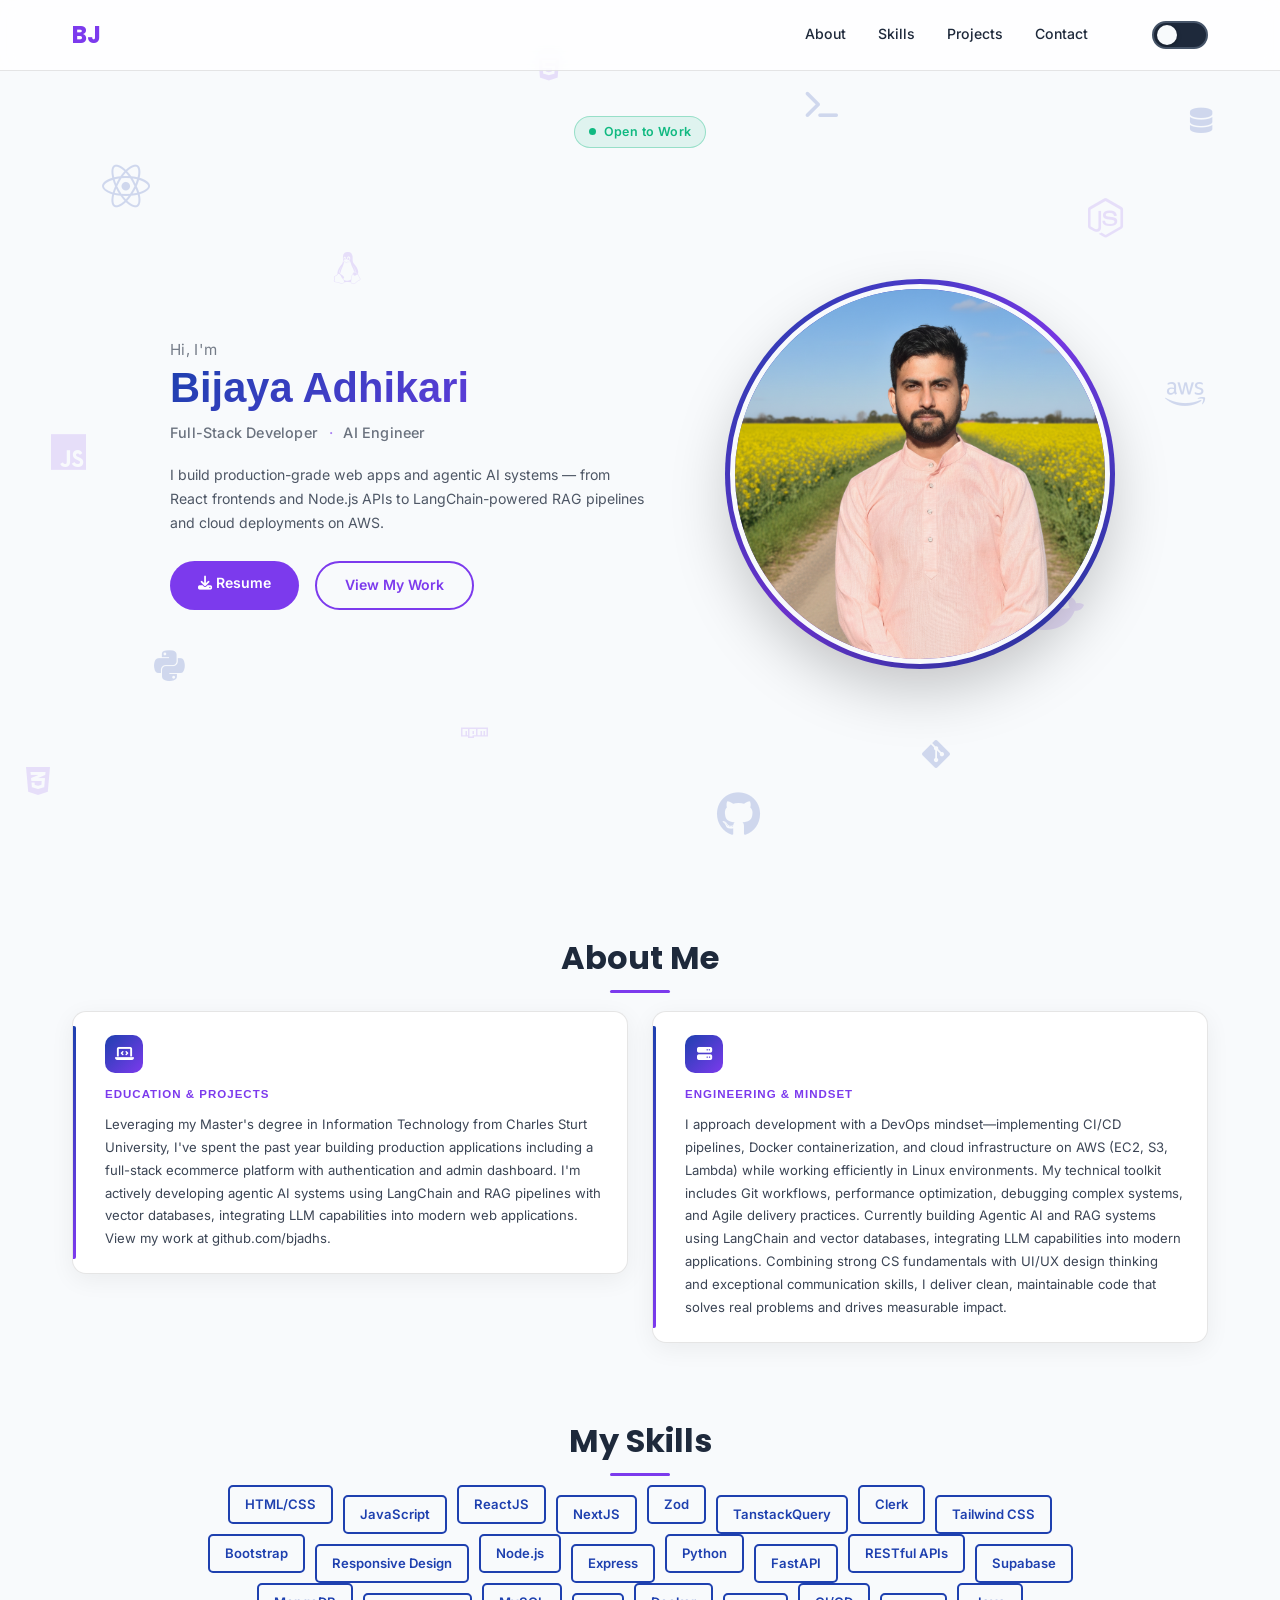
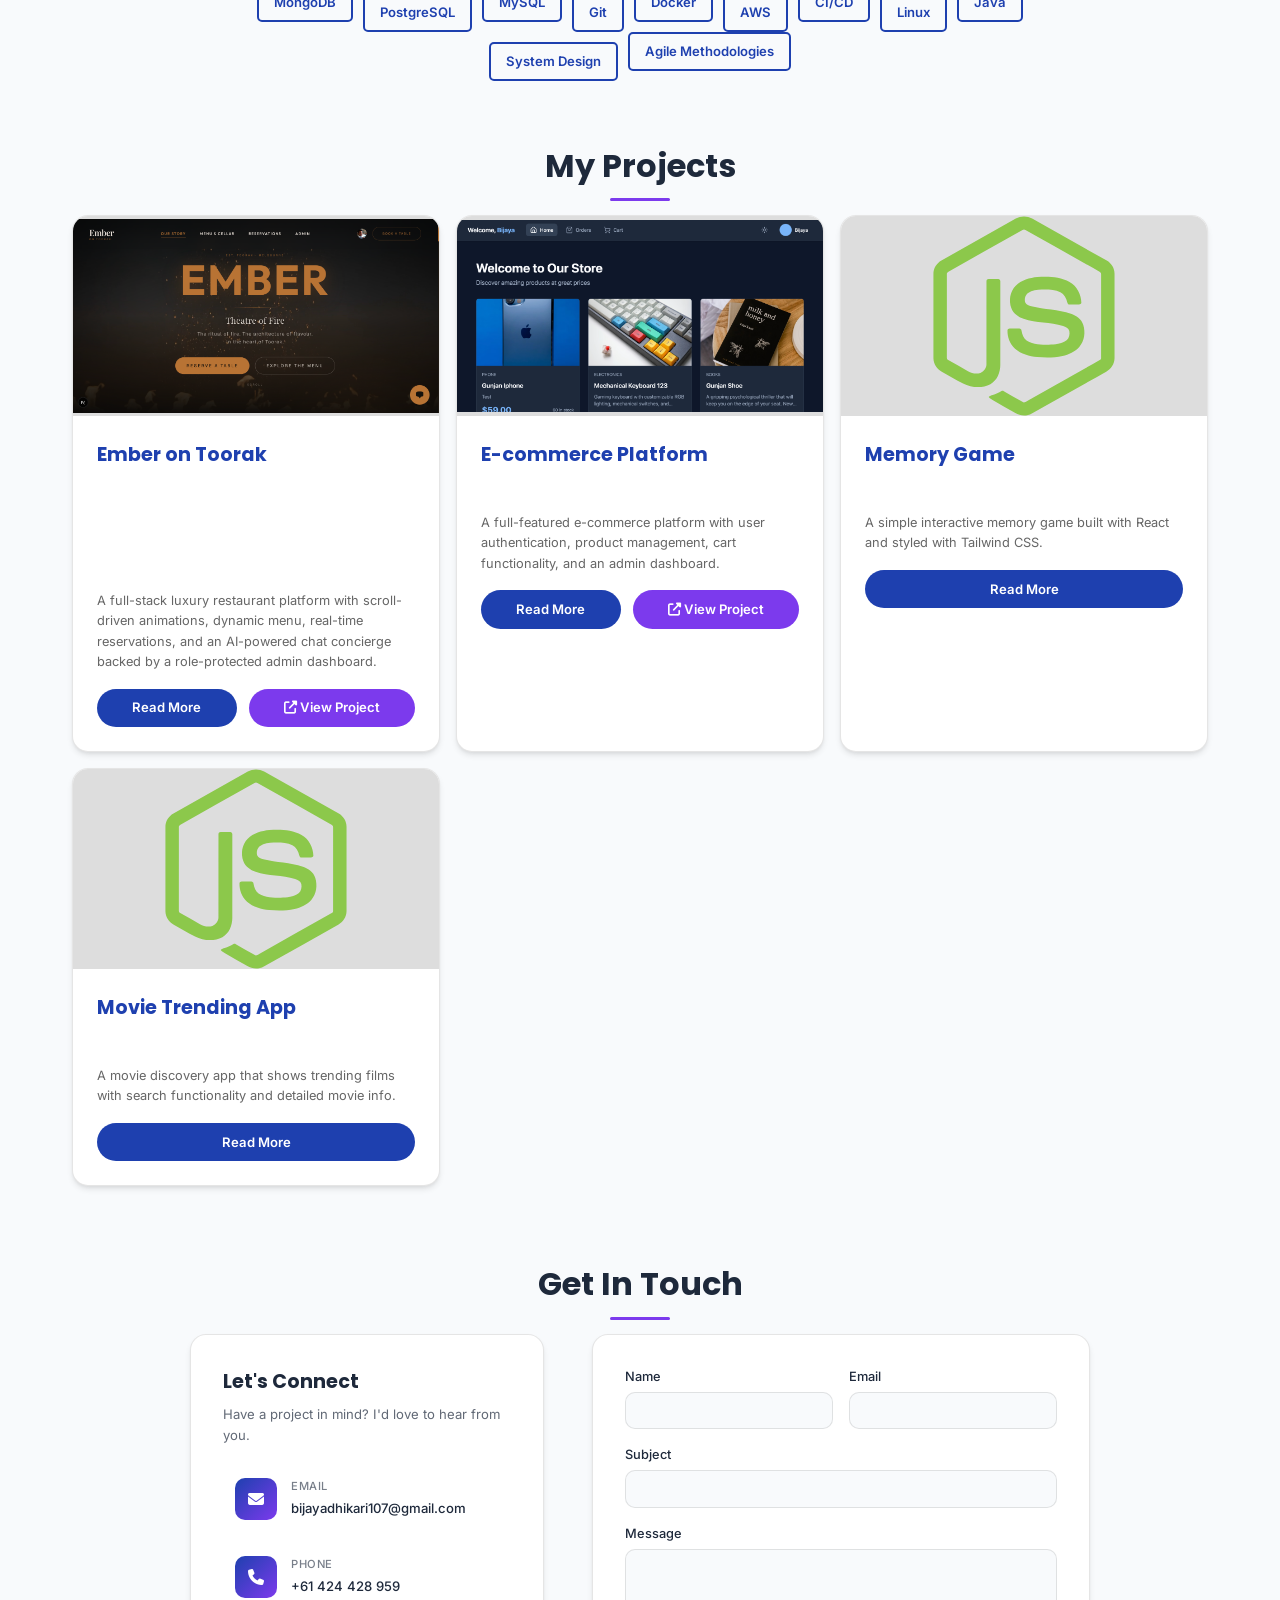
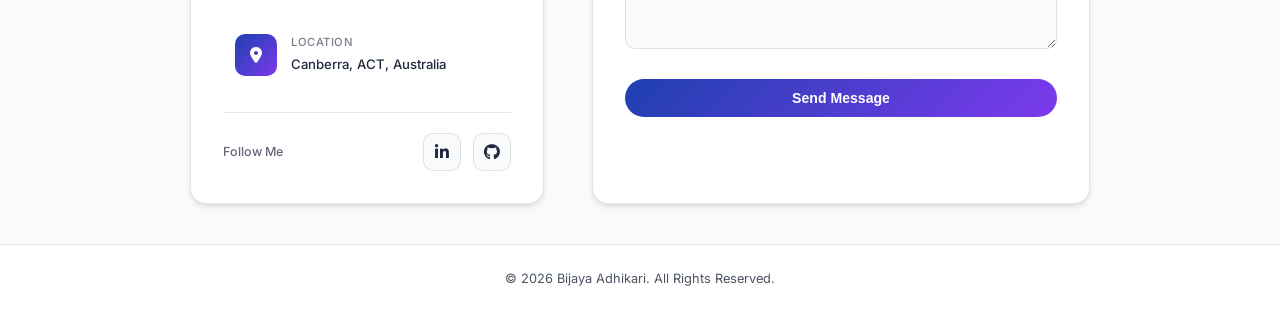
==== commit e399bb8e: "feat: dynamic projects from projects.js with detail pages, image gallery, and compact tag styling" ====
--- a/index.html
+++ b/index.html
@@ -159,61 +159,7 @@
   <section id="projects">
     <div class="container">
       <h2 class="section-title">My Projects</h2>
-      <div class="projects-grid">
-        <div class="project-card">
-          <div class="project-image">
-            <div class="slider-wrapper">
-              <img src="./images/ecom/ecom1.png" alt="E-commerce Platform" class="active">
-              <img src="./images/ecom/ecom2.png" alt="E-commerce Platform Slide 2">
-            </div>
-          </div>
-          <div class="project-content">
-            <h3>E-commerce Platform</h3>
-            <div class="project-tags">
-              <span class="tag">React</span>
-              <span class="tag">Node.js</span>
-              <span class="tag">MongoDB</span>
-              <span class="tag">Clerk</span>
-            </div>
-            <p>A full-featured e-commerce platform with user authentication, product management, cart functionality, and
-              admin dashboard.</p>
-            <a href="https://ecomm-5xbtn.sevalla.app/" class="btn">View Project</a>
-          </div>
-        </div>
-        <div class="project-card">
-          <div class="project-image">
-            <div class="slider-wrapper">
-              <img src="./images/nodejs.svg" alt="Task Management App" class="active">
-              <img src="./images/nodejs.svg" alt="Task Management App Slide 2">
-            </div>
-          </div>
-          <div class="project-content">
-            <h3>Memory Game</h3>
-            <div class="project-tags">
-              <span class="tag">React</span>
-            </div>
-            <p>A simple game build in React with tailwind.</p>
-            <a href="#" class="btn">View Project</a>
-          </div>
-        </div>
-        <div class="project-card">
-          <div class="project-image">
-            <div class="slider-wrapper">
-              <img src="./images/nodejs.svg" alt="Weather Dashboard" class="active">
-              <img src="./images/nodejs.svg" alt="Weather Dashboard Slide 2">
-            </div>
-          </div>
-          <div class="project-content">
-            <h3>Movie Trending App</h3>
-            <div class="project-tags">
-              <span class="tag">React</span>
-              <span class="tag">Tailwindcss</span>
-            </div>
-            <p>A movie trending app that shows data based on movie search.</p>
-            <a href="#" class="btn">View Project</a>
-          </div>
-        </div>
-      </div>
+      <div class="projects-grid" id="projectsGrid"></div>
     </div>
   </section>
 
@@ -294,6 +240,7 @@
 
   <a href="#" class="back-to-top" id="backToTop">↑</a>
 
+  <script src="./projects.js"></script>
   <script src="./script.js"></script>
 </body>
 
--- a/style.css
+++ b/style.css
@@ -721,11 +721,13 @@
 }
 
 .tag {
-  background-color: #f1f1f1;
-  padding: 0.3rem 0.8rem;
+  background-color: transparent;
+  border: 1px solid rgba(255, 255, 255, 0.35);
+  padding: 0.1rem 0.45rem;
   border-radius: 50px;
-  font-size: 0.8rem;
-  color: #666;
+  font-size: 0.5rem;
+  font-weight: 500;
+  color: #ffffff;
 }
 
 /* Contact Section */
@@ -1362,4 +1364,203 @@
 input:checked + .slider:before {
   transform: translateY(-50%) translateX(28px);
   background-color: #1e293b;
+}
+
+/* ===== Card Action Buttons ===== */
+.card-actions {
+  display: flex;
+  gap: 0.75rem;
+  flex-wrap: wrap;
+  align-items: center;
+}
+
+.card-actions .btn {
+  padding: 0.55rem 1.25rem;
+  font-size: 0.82rem;
+  flex: 1 1 auto;
+  text-align: center;
+}
+
+.card-actions .btn-readmore {
+  background-color: var(--primary);
+}
+
+.card-actions .btn-readmore:hover {
+  background-color: var(--accent);
+}
+
+.card-actions .btn-outline {
+  border-color: var(--accent);
+  color: var(--accent);
+}
+
+.card-actions .btn-outline:hover {
+  background-color: var(--accent);
+  color: white;
+  border-color: transparent;
+}
+
+/* ===== Project Detail Page ===== */
+.project-detail {
+  padding: 6rem 0 3rem;
+  min-height: 100vh;
+}
+
+.back-link {
+  display: inline-flex;
+  align-items: center;
+  gap: 0.5rem;
+  color: var(--accent);
+  text-decoration: none;
+  font-weight: 500;
+  font-size: 0.9rem;
+  margin-bottom: 1.5rem;
+  transition: color 0.3s ease;
+}
+
+.back-link:hover {
+  color: var(--primary);
+}
+
+.back-link i {
+  font-size: 0.8rem;
+}
+
+.detail-hero-image {
+  width: 100%;
+  border-radius: 16px;
+  overflow: hidden;
+  box-shadow: 0 12px 40px rgba(0, 0, 0, 0.15);
+  margin-bottom: 2rem;
+  border: 1px solid var(--border-color);
+}
+
+.detail-hero-image img {
+  width: 100%;
+  height: auto;
+  display: block;
+  object-fit: cover;
+}
+
+.detail-content h1 {
+  font-size: 2.2rem;
+  font-weight: 700;
+  margin-bottom: 1rem;
+  background: linear-gradient(135deg, var(--primary) 0%, var(--accent) 100%);
+  background-clip: text;
+  -webkit-background-clip: text;
+  -webkit-text-fill-color: transparent;
+  color: var(--primary);
+}
+
+.detail-tags {
+  margin-bottom: 1.5rem;
+}
+
+.detail-tags .tag {
+  background-color: var(--bg);
+  border: 1px solid var(--border-color);
+  color: var(--text);
+  font-weight: 500;
+}
+
+body.dark-theme .detail-tags .tag {
+  background-color: rgba(30, 41, 59, 0.8);
+  color: var(--text);
+}
+
+.detail-description {
+  max-width: 800px;
+  margin-bottom: 2rem;
+}
+
+.detail-description p {
+  font-size: 0.95rem;
+  line-height: 1.8;
+  color: var(--text);
+  opacity: 0.85;
+  margin-bottom: 1.2rem;
+  font-style: normal;
+}
+
+.detail-gallery {
+  display: grid;
+  grid-template-columns: repeat(auto-fill, minmax(280px, 1fr));
+  gap: 1rem;
+  margin-bottom: 2.5rem;
+}
+
+.detail-gallery img {
+  width: 100%;
+  height: 200px;
+  object-fit: cover;
+  border-radius: 12px;
+  border: 1px solid var(--border-color);
+  transition: transform 0.3s ease, box-shadow 0.3s ease;
+  display: block;
+}
+
+.detail-gallery img:hover {
+  transform: translateY(-4px);
+  box-shadow: 0 12px 30px rgba(0, 0, 0, 0.12);
+}
+
+.detail-actions {
+  display: flex;
+  gap: 1rem;
+  flex-wrap: wrap;
+  align-items: center;
+  padding-top: 1.5rem;
+  border-top: 1px solid var(--border-color);
+  margin-bottom: 2rem;
+}
+
+.detail-actions .btn i {
+  margin-right: 0.4rem;
+  font-size: 0.85rem;
+}
+
+.detail-not-found {
+  text-align: center;
+  padding: 4rem 1rem;
+}
+
+.detail-not-found h2 {
+  font-size: 1.8rem;
+  margin-bottom: 1rem;
+  color: var(--text);
+}
+
+.detail-not-found p {
+  color: var(--text);
+  opacity: 0.7;
+  margin-bottom: 1.5rem;
+}
+
+/* Detail page responsive */
+@media screen and (max-width: 768px) {
+  .project-detail {
+    padding: 5rem 0 2rem;
+  }
+
+  .detail-content h1 {
+    font-size: 1.7rem;
+  }
+
+  .detail-gallery {
+    grid-template-columns: 1fr;
+  }
+
+  .detail-actions {
+    flex-direction: column;
+    align-items: stretch;
+  }
+
+  .detail-actions .btn {
+    text-align: center;
+  }
+
+  .card-actions .btn {
+    flex: 1 1 100%;
+  }
 }
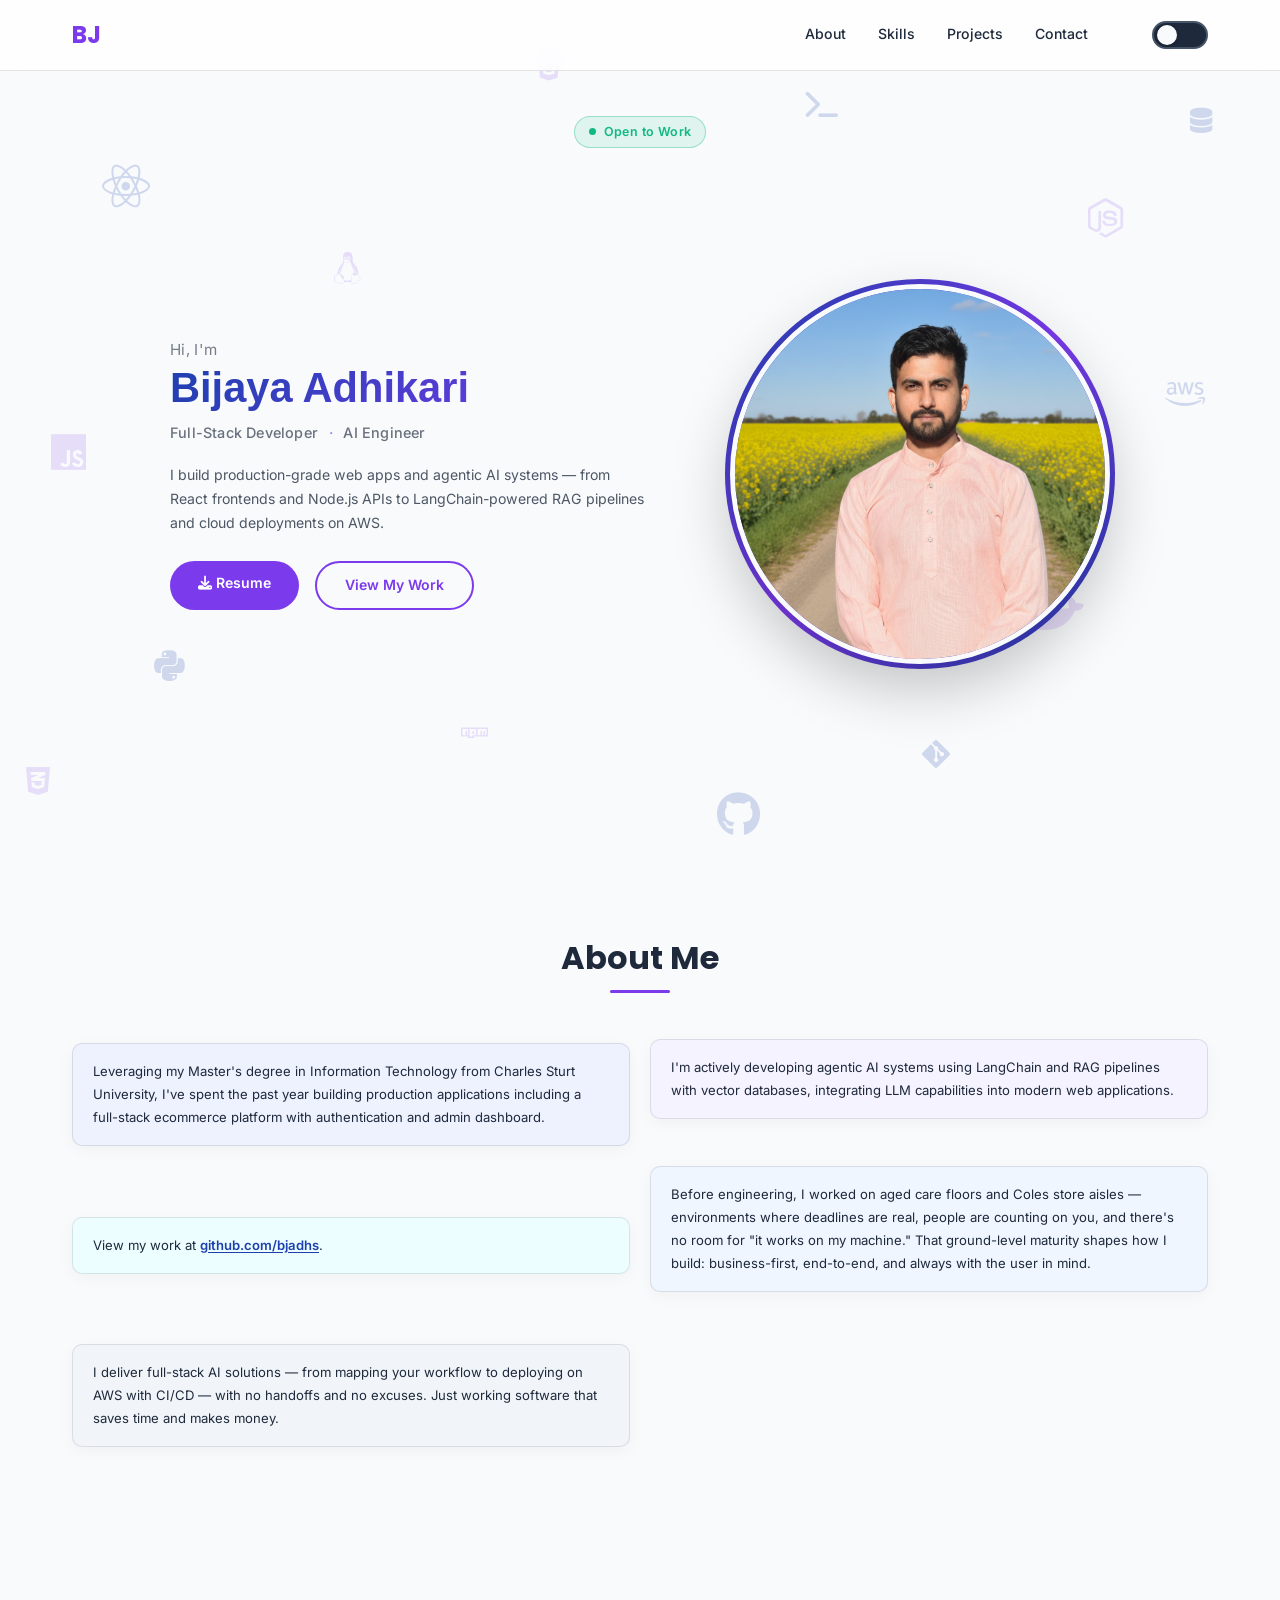
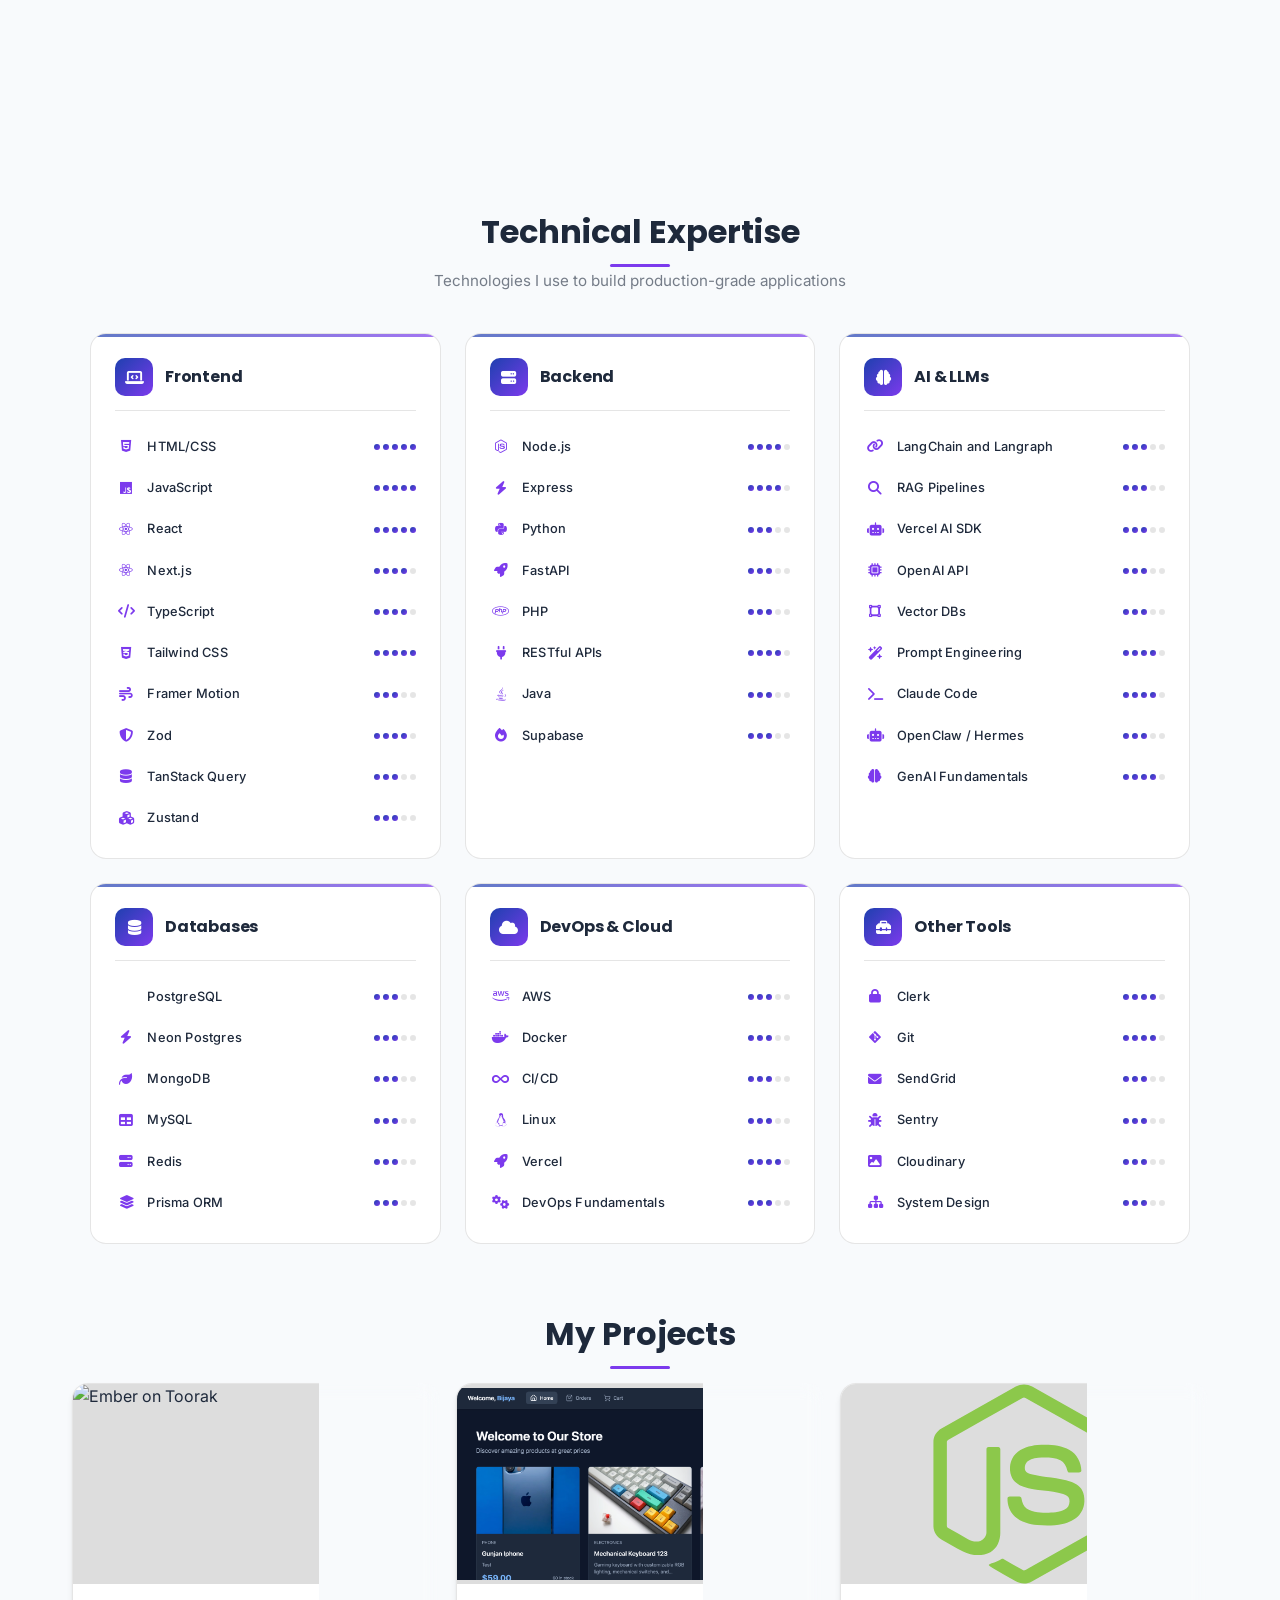
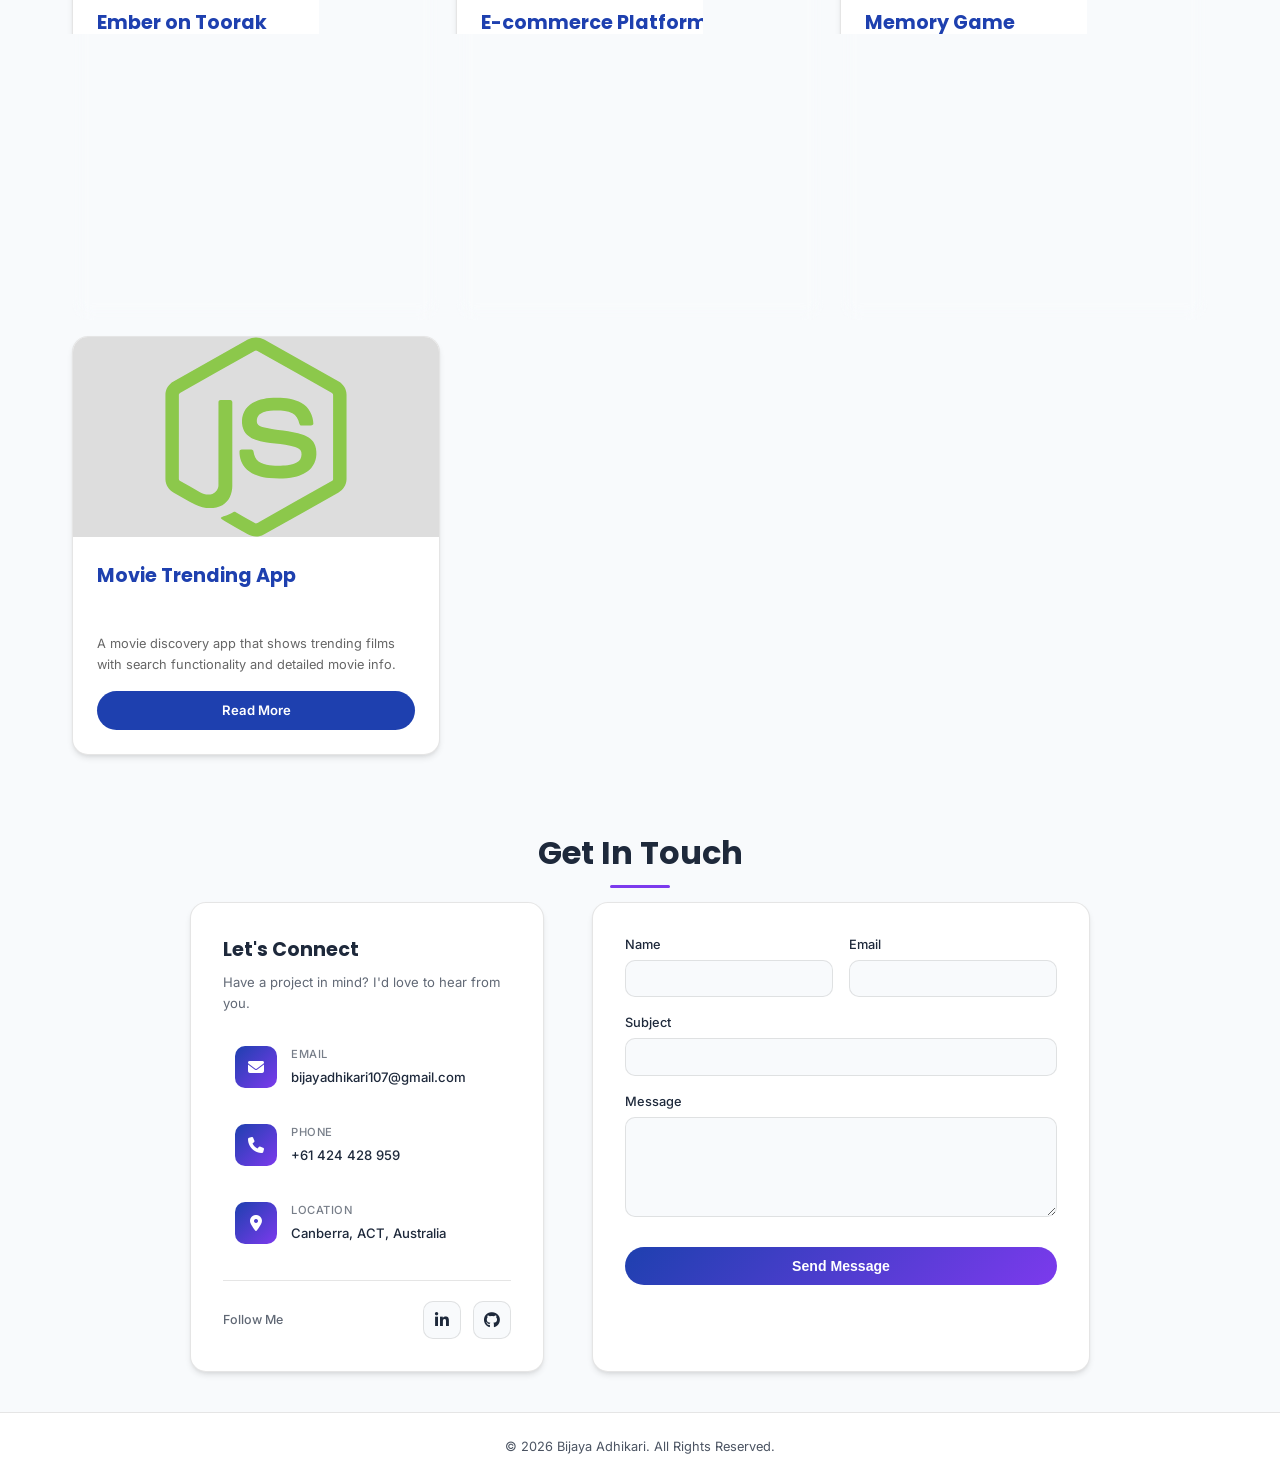
==== commit e6acff85: "feat: redesign skills section with categorized cards" ====
--- a/index.html
+++ b/index.html
@@ -103,16 +103,15 @@
     <div class="container">
       <h2 class="section-title">About Me</h2>
       <div class="about-content">
-        <div class="about-text-top">
-          <div class="about-card-icon"><i class="fas fa-laptop-code"></i></div>
-          <h4 class="about-card-label">Education &amp; Projects</h4>
-          <p>Leveraging my Master's degree in Information Technology from Charles Sturt University, I've spent the past year building production applications including a full-stack ecommerce platform with authentication and admin dashboard. I'm actively developing agentic AI systems using LangChain and RAG pipelines with vector databases, integrating LLM capabilities into modern web applications. View my work at github.com/bjadhs.</p>
-        </div>
-        <div class="about-text-bottom">
-          <div class="about-card-icon"><i class="fas fa-server"></i></div>
-          <h4 class="about-card-label">Engineering &amp; Mindset</h4>
-          <p>I approach development with a DevOps mindset—implementing CI/CD pipelines, Docker containerization, and cloud infrastructure on AWS (EC2, S3, Lambda) while working efficiently in Linux environments. My technical toolkit includes Git workflows, performance optimization, debugging complex systems, and Agile delivery practices. Currently building Agentic AI and RAG systems using LangChain and vector databases, integrating LLM capabilities into modern applications. Combining strong CS fundamentals with UI/UX design thinking and exceptional communication skills, I deliver clean, maintainable code that solves real problems and drives measurable impact.</p>
-        </div>
+        <p class="about-sentence">Leveraging my Master's degree in Information Technology from Charles Sturt University, I've spent the past year building production applications including a full-stack ecommerce platform with authentication and admin dashboard.</p>
+        <p class="about-sentence">I'm actively developing agentic AI systems using LangChain and RAG pipelines with vector databases, integrating LLM capabilities into modern web applications.</p>
+        <p class="about-sentence">View my work at <a href="https://github.com/bjadhs" target="_blank" rel="noopener noreferrer" class="about-link">github.com/bjadhs</a>.</p>
+        <p class="about-sentence">Before engineering, I worked on aged care floors and Coles store aisles — environments where deadlines are real, people are counting on you, and there's no room for "it works on my machine." That ground-level maturity shapes how I build: business-first, end-to-end, and always with the user in mind.</p>
+        <p class="about-sentence">I deliver full-stack AI solutions — from mapping your workflow to deploying on AWS with CI/CD — with no handoffs and no excuses. Just working software that saves time and makes money.</p>
+        <p class="about-sentence">I approach development with a DevOps mindset—implementing CI/CD pipelines, Docker containerization, and cloud infrastructure on AWS (EC2, S3, Lambda) while working efficiently in Linux environments.</p>
+        <p class="about-sentence">My technical toolkit includes Git workflows, performance optimization, debugging complex systems, and Agile delivery practices.</p>
+        <p class="about-sentence">Currently building Agentic AI and RAG systems using LangChain and vector databases, integrating LLM capabilities into modern applications.</p>
+        <p class="about-sentence">Combining strong CS fundamentals with UI/UX design thinking and exceptional communication skills, I deliver clean, maintainable code that solves real problems and drives measurable impact.</p>
       </div>
     </div>
   </section>
@@ -120,36 +119,107 @@
   <!-- Skills Section -->
   <section id="skills" class="skills">
     <div class="container">
-      <h2 class="section-title">My Skills</h2>
-      <div class="all-skills-container">
-        <div class="skill-tags">
-          <span class="skill-tag">HTML/CSS</span>
-          <span class="skill-tag">JavaScript</span>
-          <span class="skill-tag">ReactJS</span>
-          <span class="skill-tag">NextJS</span>
-          <span class="skill-tag">Zod</span>
-          <span class="skill-tag">TanstackQuery</span>
-          <span class="skill-tag">Clerk</span>
-          <span class="skill-tag">Tailwind CSS</span>
-          <span class="skill-tag">Bootstrap</span>
-          <span class="skill-tag">Responsive Design</span>
-          <span class="skill-tag">Node.js</span>
-          <span class="skill-tag">Express</span>
-          <span class="skill-tag">Python</span>
-          <span class="skill-tag">FastAPI</span>
-          <span class="skill-tag">RESTful APIs</span>
-          <span class="skill-tag">Supabase</span>
-          <span class="skill-tag">MongoDB</span>
-          <span class="skill-tag">PostgreSQL</span>
-          <span class="skill-tag">MySQL</span>
-          <span class="skill-tag">Git</span>
-          <span class="skill-tag">Docker</span>
-          <span class="skill-tag">AWS</span>
-          <span class="skill-tag">CI/CD</span>
-          <span class="skill-tag">Linux</span>
-          <span class="skill-tag">Java</span>
-          <span class="skill-tag">System Design</span>
-          <span class="skill-tag">Agile Methodologies</span>
+      <h2 class="section-title">Technical Expertise</h2>
+      <p class="skills-subtitle">Technologies I use to build production-grade applications</p>
+      <div class="skills-grid">
+        <!-- Frontend -->
+        <div class="skill-category-card">
+          <div class="skill-category-header">
+            <div class="category-icon"><i class="fas fa-laptop-code"></i></div>
+            <h3>Frontend</h3>
+          </div>
+          <div class="skill-rows">
+            <div class="skill-row"><i class="skill-icon fab fa-html5"></i><span class="skill-name">HTML/CSS</span><span class="skill-dots"><span class="dot filled"></span><span class="dot filled"></span><span class="dot filled"></span><span class="dot filled"></span><span class="dot filled"></span></span></div>
+            <div class="skill-row"><i class="skill-icon fab fa-js"></i><span class="skill-name">JavaScript</span><span class="skill-dots"><span class="dot filled"></span><span class="dot filled"></span><span class="dot filled"></span><span class="dot filled"></span><span class="dot filled"></span></span></div>
+            <div class="skill-row"><i class="skill-icon fab fa-react"></i><span class="skill-name">React</span><span class="skill-dots"><span class="dot filled"></span><span class="dot filled"></span><span class="dot filled"></span><span class="dot filled"></span><span class="dot filled"></span></span></div>
+            <div class="skill-row"><i class="skill-icon fab fa-react"></i><span class="skill-name">Next.js</span><span class="skill-dots"><span class="dot filled"></span><span class="dot filled"></span><span class="dot filled"></span><span class="dot filled"></span><span class="dot"></span></span></div>
+            <div class="skill-row"><i class="skill-icon fas fa-code"></i><span class="skill-name">TypeScript</span><span class="skill-dots"><span class="dot filled"></span><span class="dot filled"></span><span class="dot filled"></span><span class="dot filled"></span><span class="dot"></span></span></div>
+            <div class="skill-row"><i class="skill-icon fab fa-css3-alt"></i><span class="skill-name">Tailwind CSS</span><span class="skill-dots"><span class="dot filled"></span><span class="dot filled"></span><span class="dot filled"></span><span class="dot filled"></span><span class="dot filled"></span></span></div>
+            <div class="skill-row"><i class="skill-icon fas fa-wind"></i><span class="skill-name">Framer Motion</span><span class="skill-dots"><span class="dot filled"></span><span class="dot filled"></span><span class="dot filled"></span><span class="dot"></span><span class="dot"></span></span></div>
+            <div class="skill-row"><i class="skill-icon fas fa-shield-halved"></i><span class="skill-name">Zod</span><span class="skill-dots"><span class="dot filled"></span><span class="dot filled"></span><span class="dot filled"></span><span class="dot filled"></span><span class="dot"></span></span></div>
+            <div class="skill-row"><i class="skill-icon fas fa-database"></i><span class="skill-name">TanStack Query</span><span class="skill-dots"><span class="dot filled"></span><span class="dot filled"></span><span class="dot filled"></span><span class="dot"></span><span class="dot"></span></span></div>
+            <div class="skill-row"><i class="skill-icon fas fa-cubes"></i><span class="skill-name">Zustand</span><span class="skill-dots"><span class="dot filled"></span><span class="dot filled"></span><span class="dot filled"></span><span class="dot"></span><span class="dot"></span></span></div>
+          </div>
+        </div>
+        <!-- Backend -->
+        <div class="skill-category-card">
+          <div class="skill-category-header">
+            <div class="category-icon"><i class="fas fa-server"></i></div>
+            <h3>Backend</h3>
+          </div>
+          <div class="skill-rows">
+            <div class="skill-row"><i class="skill-icon fab fa-node-js"></i><span class="skill-name">Node.js</span><span class="skill-dots"><span class="dot filled"></span><span class="dot filled"></span><span class="dot filled"></span><span class="dot filled"></span><span class="dot"></span></span></div>
+            <div class="skill-row"><i class="skill-icon fas fa-bolt"></i><span class="skill-name">Express</span><span class="skill-dots"><span class="dot filled"></span><span class="dot filled"></span><span class="dot filled"></span><span class="dot filled"></span><span class="dot"></span></span></div>
+            <div class="skill-row"><i class="skill-icon fab fa-python"></i><span class="skill-name">Python</span><span class="skill-dots"><span class="dot filled"></span><span class="dot filled"></span><span class="dot filled"></span><span class="dot"></span><span class="dot"></span></span></div>
+            <div class="skill-row"><i class="skill-icon fas fa-rocket"></i><span class="skill-name">FastAPI</span><span class="skill-dots"><span class="dot filled"></span><span class="dot filled"></span><span class="dot filled"></span><span class="dot"></span><span class="dot"></span></span></div>
+            <div class="skill-row"><i class="skill-icon fab fa-php"></i><span class="skill-name">PHP</span><span class="skill-dots"><span class="dot filled"></span><span class="dot filled"></span><span class="dot filled"></span><span class="dot"></span><span class="dot"></span></span></div>
+            <div class="skill-row"><i class="skill-icon fas fa-plug"></i><span class="skill-name">RESTful APIs</span><span class="skill-dots"><span class="dot filled"></span><span class="dot filled"></span><span class="dot filled"></span><span class="dot filled"></span><span class="dot"></span></span></div>
+            <div class="skill-row"><i class="skill-icon fab fa-java"></i><span class="skill-name">Java</span><span class="skill-dots"><span class="dot filled"></span><span class="dot filled"></span><span class="dot filled"></span><span class="dot"></span><span class="dot"></span></span></div>
+            <div class="skill-row"><i class="skill-icon fas fa-fire"></i><span class="skill-name">Supabase</span><span class="skill-dots"><span class="dot filled"></span><span class="dot filled"></span><span class="dot filled"></span><span class="dot"></span><span class="dot"></span></span></div>
+          </div>
+        </div>
+        <!-- AI & LLMs -->
+        <div class="skill-category-card">
+          <div class="skill-category-header">
+            <div class="category-icon"><i class="fas fa-brain"></i></div>
+            <h3>AI &amp; LLMs</h3>
+          </div>
+          <div class="skill-rows">
+            <div class="skill-row"><i class="skill-icon fas fa-link"></i><span class="skill-name">LangChain and Langraph</span><span class="skill-dots"><span class="dot filled"></span><span class="dot filled"></span><span class="dot filled"></span><span class="dot"></span><span class="dot"></span></span></div>
+            <div class="skill-row"><i class="skill-icon fas fa-magnifying-glass"></i><span class="skill-name">RAG Pipelines</span><span class="skill-dots"><span class="dot filled"></span><span class="dot filled"></span><span class="dot filled"></span><span class="dot"></span><span class="dot"></span></span></div>
+            <div class="skill-row"><i class="skill-icon fas fa-robot"></i><span class="skill-name">Vercel AI SDK</span><span class="skill-dots"><span class="dot filled"></span><span class="dot filled"></span><span class="dot filled"></span><span class="dot"></span><span class="dot"></span></span></div>
+            <div class="skill-row"><i class="skill-icon fas fa-microchip"></i><span class="skill-name">OpenAI API</span><span class="skill-dots"><span class="dot filled"></span><span class="dot filled"></span><span class="dot filled"></span><span class="dot"></span><span class="dot"></span></span></div>
+            <div class="skill-row"><i class="skill-icon fas fa-vector-square"></i><span class="skill-name">Vector DBs</span><span class="skill-dots"><span class="dot filled"></span><span class="dot filled"></span><span class="dot filled"></span><span class="dot"></span><span class="dot"></span></span></div>
+            <div class="skill-row"><i class="skill-icon fas fa-wand-magic-sparkles"></i><span class="skill-name">Prompt Engineering</span><span class="skill-dots"><span class="dot filled"></span><span class="dot filled"></span><span class="dot filled"></span><span class="dot filled"></span><span class="dot"></span></span></div>
+            <div class="skill-row"><i class="skill-icon fas fa-terminal"></i><span class="skill-name">Claude Code</span><span class="skill-dots"><span class="dot filled"></span><span class="dot filled"></span><span class="dot filled"></span><span class="dot filled"></span><span class="dot"></span></span></div>
+            <div class="skill-row"><i class="skill-icon fas fa-robot"></i><span class="skill-name">OpenClaw / Hermes</span><span class="skill-dots"><span class="dot filled"></span><span class="dot filled"></span><span class="dot filled"></span><span class="dot"></span><span class="dot"></span></span></div>
+            <div class="skill-row"><i class="skill-icon fas fa-brain"></i><span class="skill-name">GenAI Fundamentals</span><span class="skill-dots"><span class="dot filled"></span><span class="dot filled"></span><span class="dot filled"></span><span class="dot filled"></span><span class="dot"></span></span></div>
+          </div>
+        </div>
+        <!-- Databases -->
+        <div class="skill-category-card">
+          <div class="skill-category-header">
+            <div class="category-icon"><i class="fas fa-database"></i></div>
+            <h3>Databases</h3>
+          </div>
+          <div class="skill-rows">
+            <div class="skill-row"><i class="skill-icon fas fa-elephant"></i><span class="skill-name">PostgreSQL</span><span class="skill-dots"><span class="dot filled"></span><span class="dot filled"></span><span class="dot filled"></span><span class="dot"></span><span class="dot"></span></span></div>
+            <div class="skill-row"><i class="skill-icon fas fa-bolt"></i><span class="skill-name">Neon Postgres</span><span class="skill-dots"><span class="dot filled"></span><span class="dot filled"></span><span class="dot filled"></span><span class="dot"></span><span class="dot"></span></span></div>
+            <div class="skill-row"><i class="skill-icon fas fa-leaf"></i><span class="skill-name">MongoDB</span><span class="skill-dots"><span class="dot filled"></span><span class="dot filled"></span><span class="dot filled"></span><span class="dot"></span><span class="dot"></span></span></div>
+            <div class="skill-row"><i class="skill-icon fas fa-table"></i><span class="skill-name">MySQL</span><span class="skill-dots"><span class="dot filled"></span><span class="dot filled"></span><span class="dot filled"></span><span class="dot"></span><span class="dot"></span></span></div>
+            <div class="skill-row"><i class="skill-icon fas fa-server"></i><span class="skill-name">Redis</span><span class="skill-dots"><span class="dot filled"></span><span class="dot filled"></span><span class="dot filled"></span><span class="dot"></span><span class="dot"></span></span></div>
+            <div class="skill-row"><i class="skill-icon fas fa-layer-group"></i><span class="skill-name">Prisma ORM</span><span class="skill-dots"><span class="dot filled"></span><span class="dot filled"></span><span class="dot filled"></span><span class="dot"></span><span class="dot"></span></span></div>
+          </div>
+        </div>
+        <!-- DevOps & Cloud -->
+        <div class="skill-category-card">
+          <div class="skill-category-header">
+            <div class="category-icon"><i class="fas fa-cloud"></i></div>
+            <h3>DevOps &amp; Cloud</h3>
+          </div>
+          <div class="skill-rows">
+            <div class="skill-row"><i class="skill-icon fab fa-aws"></i><span class="skill-name">AWS</span><span class="skill-dots"><span class="dot filled"></span><span class="dot filled"></span><span class="dot filled"></span><span class="dot"></span><span class="dot"></span></span></div>
+            <div class="skill-row"><i class="skill-icon fab fa-docker"></i><span class="skill-name">Docker</span><span class="skill-dots"><span class="dot filled"></span><span class="dot filled"></span><span class="dot filled"></span><span class="dot"></span><span class="dot"></span></span></div>
+            <div class="skill-row"><i class="skill-icon fas fa-infinity"></i><span class="skill-name">CI/CD</span><span class="skill-dots"><span class="dot filled"></span><span class="dot filled"></span><span class="dot filled"></span><span class="dot"></span><span class="dot"></span></span></div>
+            <div class="skill-row"><i class="skill-icon fab fa-linux"></i><span class="skill-name">Linux</span><span class="skill-dots"><span class="dot filled"></span><span class="dot filled"></span><span class="dot filled"></span><span class="dot"></span><span class="dot"></span></span></div>
+            <div class="skill-row"><i class="skill-icon fas fa-rocket"></i><span class="skill-name">Vercel</span><span class="skill-dots"><span class="dot filled"></span><span class="dot filled"></span><span class="dot filled"></span><span class="dot filled"></span><span class="dot"></span></span></div>
+            <div class="skill-row"><i class="skill-icon fas fa-gears"></i><span class="skill-name">DevOps Fundamentals</span><span class="skill-dots"><span class="dot filled"></span><span class="dot filled"></span><span class="dot filled"></span><span class="dot"></span><span class="dot"></span></span></div>
+          </div>
+        </div>
+        <!-- Other Tools -->
+        <div class="skill-category-card">
+          <div class="skill-category-header">
+            <div class="category-icon"><i class="fas fa-toolbox"></i></div>
+            <h3>Other Tools</h3>
+          </div>
+          <div class="skill-rows">
+            <div class="skill-row"><i class="skill-icon fas fa-lock"></i><span class="skill-name">Clerk</span><span class="skill-dots"><span class="dot filled"></span><span class="dot filled"></span><span class="dot filled"></span><span class="dot filled"></span><span class="dot"></span></span></div>
+            <div class="skill-row"><i class="skill-icon fab fa-git-alt"></i><span class="skill-name">Git</span><span class="skill-dots"><span class="dot filled"></span><span class="dot filled"></span><span class="dot filled"></span><span class="dot filled"></span><span class="dot"></span></span></div>
+            <div class="skill-row"><i class="skill-icon fas fa-envelope"></i><span class="skill-name">SendGrid</span><span class="skill-dots"><span class="dot filled"></span><span class="dot filled"></span><span class="dot filled"></span><span class="dot"></span><span class="dot"></span></span></div>
+            <div class="skill-row"><i class="skill-icon fas fa-bug"></i><span class="skill-name">Sentry</span><span class="skill-dots"><span class="dot filled"></span><span class="dot filled"></span><span class="dot filled"></span><span class="dot"></span><span class="dot"></span></span></div>
+            <div class="skill-row"><i class="skill-icon fas fa-image"></i><span class="skill-name">Cloudinary</span><span class="skill-dots"><span class="dot filled"></span><span class="dot filled"></span><span class="dot filled"></span><span class="dot"></span><span class="dot"></span></span></div>
+            <div class="skill-row"><i class="skill-icon fas fa-sitemap"></i><span class="skill-name">System Design</span><span class="skill-dots"><span class="dot filled"></span><span class="dot filled"></span><span class="dot filled"></span><span class="dot"></span><span class="dot"></span></span></div>
+          </div>
         </div>
       </div>
     </div>
--- a/style.css
+++ b/style.css
@@ -11,6 +11,17 @@
   --card-bg: #ffffff;
   --nav-bg: rgba(255, 255, 255, 0.8);
   --border-color: rgba(0, 0, 0, 0.1);
+
+  /* About sentence backgrounds — light variants */
+  --about-bg-1: #eef2ff;
+  --about-bg-2: #f5f3ff;
+  --about-bg-3: #ecfeff;
+  --about-bg-4: #eff6ff;
+  --about-bg-5: #f1f5f9;
+  --about-bg-6: #faf5ff;
+  --about-bg-7: #f0f9ff;
+  --about-bg-8: #fff7ed;
+  --about-bg-9: #f0fdf4;
 }
 
 * {
@@ -52,6 +63,17 @@
   --nav-bg: rgba(15, 23, 42, 0.8);
   --border-color: rgba(255, 255, 255, 0.1);
 
+  /* About sentence backgrounds — dark variants */
+  --about-bg-1: rgba(99, 102, 241, 0.15);
+  --about-bg-2: rgba(168, 85, 247, 0.15);
+  --about-bg-3: rgba(6, 182, 212, 0.15);
+  --about-bg-4: rgba(59, 130, 246, 0.15);
+  --about-bg-5: rgba(100, 116, 139, 0.25);
+  --about-bg-6: rgba(139, 92, 246, 0.15);
+  --about-bg-7: rgba(14, 165, 233, 0.15);
+  --about-bg-8: rgba(251, 146, 60, 0.15);
+  --about-bg-9: rgba(34, 197, 94, 0.15);
+
   background-color: var(--bg);
   color: var(--text);
 }
@@ -455,97 +477,89 @@
 .about-content {
   display: grid;
   grid-template-columns: 1fr 1fr;
-  gap: 1.5rem;
-  align-items: start;
+  gap: 1.25rem;
   margin-top: 1.75rem;
-}
-
-.about-card-icon {
-  width: 38px;
-  height: 38px;
-  background: linear-gradient(135deg, var(--primary), var(--accent));
-  border-radius: 10px;
-  display: flex;
-  align-items: center;
-  justify-content: center;
-  color: white;
-  font-size: 0.95rem;
-  margin-bottom: 0.75rem;
-  flex-shrink: 0;
-}
-
-.about-card-label {
-  font-family: 'Poppins', sans-serif;
-  font-size: 0.72rem;
-  font-weight: 600;
-  text-transform: uppercase;
-  letter-spacing: 1px;
-  color: var(--accent);
-  margin-bottom: 0.6rem;
-}
-
-.about-text-top,
-.about-text-bottom {
-  position: relative;
-  background: var(--card-bg);
-  padding: 1.4rem 1.5rem 1.4rem 2rem;
-  border-radius: 14px;
-  box-shadow: 0 6px 24px rgba(0, 0, 0, 0.06);
-  border: 1px solid var(--border-color);
-  opacity: 0;
-  transform: translateY(30px);
-  transition: box-shadow 0.3s ease;
-}
-
-.about-text-top:hover,
-.about-text-bottom:hover {
-  box-shadow: 0 12px 36px rgba(0, 0, 0, 0.1);
-}
-
-.about-text-top::before,
-.about-text-bottom::before {
-  content: '';
-  position: absolute;
-  left: 0;
-  top: 14px;
-  bottom: 14px;
-  width: 3px;
-  background: linear-gradient(180deg, var(--primary), var(--accent));
-  border-radius: 0 2px 2px 0;
-}
-
-.about-text-top p,
-.about-text-bottom p {
+  align-items: center;
+}
+
+.about-sentence {
   font-size: 0.82rem;
   line-height: 1.75;
   color: var(--text);
-  font-style: normal;
-  opacity: 0.87;
+  opacity: 0;
+  margin: 0;
+  padding: 1rem 1.25rem;
+  background: var(--card-bg);
+  border-radius: 10px;
+  border: 1px solid var(--border-color);
+  box-shadow: 0 4px 16px rgba(0, 0, 0, 0.04);
+}
+
+/* Odd-index sentences: entrance from left-bottom, pushed down */
+.about-sentence:nth-child(odd) {
+  transform: translate(-40px, 50px);
+  margin-top: 2rem;
+}
+
+/* Even-index sentences: entrance from right-bottom, normal height */
+.about-sentence:nth-child(even) {
+  transform: translate(40px, 50px);
+  margin-top: 0;
+}
+
+.about-sentence .about-link {
+  color: var(--primary);
+  text-decoration: underline;
+  text-underline-offset: 2px;
+  font-weight: 600;
+  transition: color 0.2s ease;
+}
+
+.about-sentence .about-link:hover {
+  color: var(--accent);
+}
+
+/* Unique background per sentence */
+.about-sentence:nth-child(1) { background: var(--about-bg-1); }
+.about-sentence:nth-child(2) { background: var(--about-bg-2); }
+.about-sentence:nth-child(3) { background: var(--about-bg-3); }
+.about-sentence:nth-child(4) { background: var(--about-bg-4); }
+.about-sentence:nth-child(5) { background: var(--about-bg-5); }
+.about-sentence:nth-child(6) { background: var(--about-bg-6); }
+.about-sentence:nth-child(7) { background: var(--about-bg-7); }
+.about-sentence:nth-child(8) { background: var(--about-bg-8); }
+.about-sentence:nth-child(9) { background: var(--about-bg-9); }
+
+/* Animated state — triggered by JS adding class */
+.about-sentence.animate-in {
+  animation: aboutSentenceIn 1.4s cubic-bezier(0.22, 1, 0.36, 1) forwards;
+}
+
+@keyframes aboutSentenceIn {
+  from {
+    opacity: 0;
+  }
+  to {
+    opacity: 1;
+    transform: translate(0, 0);
+  }
 }
 
 /* Responsive About */
 @media screen and (max-width: 900px) {
   .about-content {
     grid-template-columns: 1fr;
+    gap: 1rem;
+    margin-top: 1.5rem;
+  }
+
+  .skills-grid {
+    grid-template-columns: repeat(2, 1fr);
     gap: 1.25rem;
-    margin-top: 1.5rem;
-  }
-}
-
-@media screen and (max-width: 768px) {
-  #about {
-    padding: 2rem 0;
-  }
-
-  .about-text-top,
-  .about-text-bottom {
-    padding: 1.25rem 1.25rem 1.25rem 1.75rem;
-  }
-
-  .about-text-top p,
-  .about-text-bottom p {
-    font-size: 0.82rem;
-    line-height: 1.7;
+  }
+
+  .skill-category-card {
+    padding: 1.25rem;
   }
 }
 
@@ -554,99 +568,180 @@
   background-color: var(--bg);
 }
 
-.skills-container {
-  display: flex;
-  flex-wrap: wrap;
+.skills-subtitle {
+  text-align: center;
+  font-size: 0.95rem;
+  color: var(--text);
+  opacity: 0.6;
+  margin-top: -0.75rem;
+  margin-bottom: 2.5rem;
+  font-weight: 400;
+}
+
+.skills-grid {
+  display: grid;
+  grid-template-columns: repeat(3, 1fr);
+  gap: 1.5rem;
+  max-width: 1100px;
+  margin: 0 auto;
+}
+
+.skill-category-card {
+  background: var(--card-bg);
+  border: 1px solid var(--border-color);
+  border-radius: 16px;
+  padding: 1.5rem;
+  position: relative;
+  overflow: hidden;
+  transition: transform 0.35s cubic-bezier(0.22, 1, 0.36, 1), box-shadow 0.35s ease;
+  opacity: 0;
+  transform: translateY(40px);
+}
+
+.skill-category-card::before {
+  content: '';
+  position: absolute;
+  top: 0;
+  left: 0;
+  right: 0;
+  height: 3px;
+  background: linear-gradient(90deg, var(--primary), var(--accent));
+  opacity: 0.7;
+  transition: opacity 0.3s ease, height 0.3s ease;
+}
+
+.skill-category-card:hover {
+  transform: translateY(-6px);
+  box-shadow: 0 20px 40px rgba(0, 0, 0, 0.1);
+}
+
+.skill-category-card:hover::before {
+  opacity: 1;
+  height: 4px;
+}
+
+body.dark-theme .skill-category-card:hover {
+  box-shadow: 0 20px 40px rgba(0, 0, 0, 0.35);
+}
+
+.skill-category-header {
+  display: flex;
+  align-items: center;
+  gap: 0.75rem;
+  margin-bottom: 1.25rem;
+  padding-bottom: 0.875rem;
+  border-bottom: 1px solid var(--border-color);
+}
+
+.category-icon {
+  width: 38px;
+  height: 38px;
+  display: flex;
+  align-items: center;
   justify-content: center;
-  gap: 1.5rem;
-}
-
-.skill-card {
-  background-color: var(--card-bg);
-  backdrop-filter: blur(10px);
-  padding: 2rem;
-  border-radius: 16px;
-  box-shadow: 0 4px 6px -1px rgba(0, 0, 0, 0.1), 0 2px 4px -1px rgba(0, 0, 0, 0.06);
-  border: 1px solid var(--border-color);
-  flex: 1 1 300px;
+  background: linear-gradient(135deg, var(--primary), var(--accent));
+  border-radius: 10px;
+  color: white;
+  font-size: 0.95rem;
+  flex-shrink: 0;
+}
+
+.skill-category-header h3 {
+  font-size: 1rem;
+  font-weight: 700;
+  color: var(--text);
+  margin: 0;
+  letter-spacing: -0.2px;
+}
+
+.skill-rows {
+  display: flex;
+  flex-direction: column;
+  gap: 0.6rem;
+}
+
+.skill-row {
+  display: flex;
+  align-items: center;
+  gap: 0.65rem;
+  padding: 0.35rem 0;
+  border-radius: 8px;
+  transition: background 0.2s ease, transform 0.2s ease;
+  cursor: default;
+}
+
+.skill-row:hover {
+  background: var(--bg);
+  transform: translateX(4px);
+}
+
+.skill-icon {
+  width: 22px;
   text-align: center;
-  transition: transform 0.3s ease, box-shadow 0.3s ease;
-  opacity: 0;
-  transform: translateY(30px);
-}
-
-.skill-card:hover {
-  transform: translateY(-10px);
-}
-
-.skill-card i {
-  font-size: 3rem;
+  font-size: 0.85rem;
   color: var(--accent);
-  margin-bottom: 1rem;
-}
-
-.skill-card h3 {
-  margin-bottom: 2rem;
-}
-
-.skill-tags {
-  display: flex;
-  flex-wrap: wrap;
-  justify-content: center;
-  gap: 10px;
-}
-
-.all-skills-container {
-  max-width: 900px;
-  margin: 0 auto;
-}
-
-.skill-tag {
-  background-color: transparent;
+  transition: color 0.2s ease, transform 0.2s ease;
+  flex-shrink: 0;
+}
+
+.skill-row:hover .skill-icon {
   color: var(--primary);
-  border: 2px solid var(--primary);
-  padding: 7px 15px;
-  border-radius: 5px;
-  font-size: 0.82rem;
-  font-weight: 600;
-  cursor: pointer;
-  transition: all 0.3s ease;
-}
-
-body.dark-theme .skill-tag {
-  color: var(--accent);
-  border-color: var(--accent);
-  background-color: transparent;
-}
-
-body.dark-theme .skill-tag:hover {
-  background-color: var(--accent);
-  color: white;
-}
-
-.skill-tag:nth-child(odd) {
-  transform: translateY(-5px);
-}
-
-.skill-tag:nth-child(even) {
-  transform: translateY(5px);
-}
-
-.skill-tag:hover {
-  background-color: var(--accent);
-  color: white;
-  transform: translateY(-2px) scale(1.05);
-  box-shadow: 0 5px 15px rgba(0, 0, 0, 0.1);
-}
-
-body.dark-theme .skill-tag {
-  background-color: #2c2c2c;
-  color: #e0e0e0;
-}
-
-body.dark-theme .skill-tag:hover {
-  color: #fff;
-}
+  transform: scale(1.15);
+}
+
+.skill-name {
+  flex: 1;
+  font-size: 0.8rem;
+  font-weight: 500;
+  color: var(--text);
+  letter-spacing: 0.2px;
+}
+
+.skill-dots {
+  display: flex;
+  gap: 3px;
+  flex-shrink: 0;
+}
+
+.dot {
+  width: 6px;
+  height: 6px;
+  border-radius: 50%;
+  background: var(--border-color);
+  transition: background 0.3s ease, transform 0.2s ease;
+}
+
+.dot.filled {
+  background: linear-gradient(135deg, var(--primary), var(--accent));
+}
+
+.skill-row:hover .dot.filled {
+  transform: scale(1.3);
+}
+
+/* Skills entrance animation */
+.skill-category-card.animate-in {
+  animation: skillCardIn 0.7s cubic-bezier(0.22, 1, 0.36, 1) forwards;
+}
+
+@keyframes skillCardIn {
+  from {
+    opacity: 0;
+    transform: translateY(40px);
+  }
+  to {
+    opacity: 1;
+    transform: translateY(0);
+  }
+}
+
+/* Stagger delays for skill cards */
+.skill-category-card:nth-child(1).animate-in { animation-delay: 0s; }
+.skill-category-card:nth-child(2).animate-in { animation-delay: 0.1s; }
+.skill-category-card:nth-child(3).animate-in { animation-delay: 0.2s; }
+.skill-category-card:nth-child(4).animate-in { animation-delay: 0.3s; }
+.skill-category-card:nth-child(5).animate-in { animation-delay: 0.4s; }
+.skill-category-card:nth-child(6).animate-in { animation-delay: 0.5s; }
 
 /* Projects Section */
 .projects-grid {
@@ -1070,6 +1165,37 @@
     justify-content: center;
   }
 
+  .skills-grid {
+    grid-template-columns: 1fr;
+    gap: 1rem;
+  }
+
+  .skills-subtitle {
+    font-size: 0.85rem;
+    margin-bottom: 1.75rem;
+  }
+
+  .skill-category-card {
+    padding: 1.25rem;
+  }
+
+  .skill-category-header {
+    margin-bottom: 1rem;
+    padding-bottom: 0.75rem;
+  }
+
+  .skill-category-header h3 {
+    font-size: 0.95rem;
+  }
+
+  .skill-row {
+    padding: 0.3rem 0;
+  }
+
+  .skill-name {
+    font-size: 0.78rem;
+  }
+
   .hero-image::before {
     inset: -4px;
   }
@@ -1168,8 +1294,6 @@
 /* Initially hide elements that will be animated */
 .hero-content,
 .hero-image,
-.about-text-top,
-.about-text-bottom,
 .project-card,
 .contact-info,
 .contact-form {
@@ -1179,8 +1303,6 @@
 /* When animated class is added, show the element */
 .hero-content.animate-fade-in-up,
 .hero-image.animate-fade-in-right,
-.about-text-top.animate-fade-in-up,
-.about-text-bottom.animate-fade-in-up,
 .project-card.animate-fade-in-up,
 .contact-info.animate-fade-in-left,
 .contact-form.animate-fade-in-right {
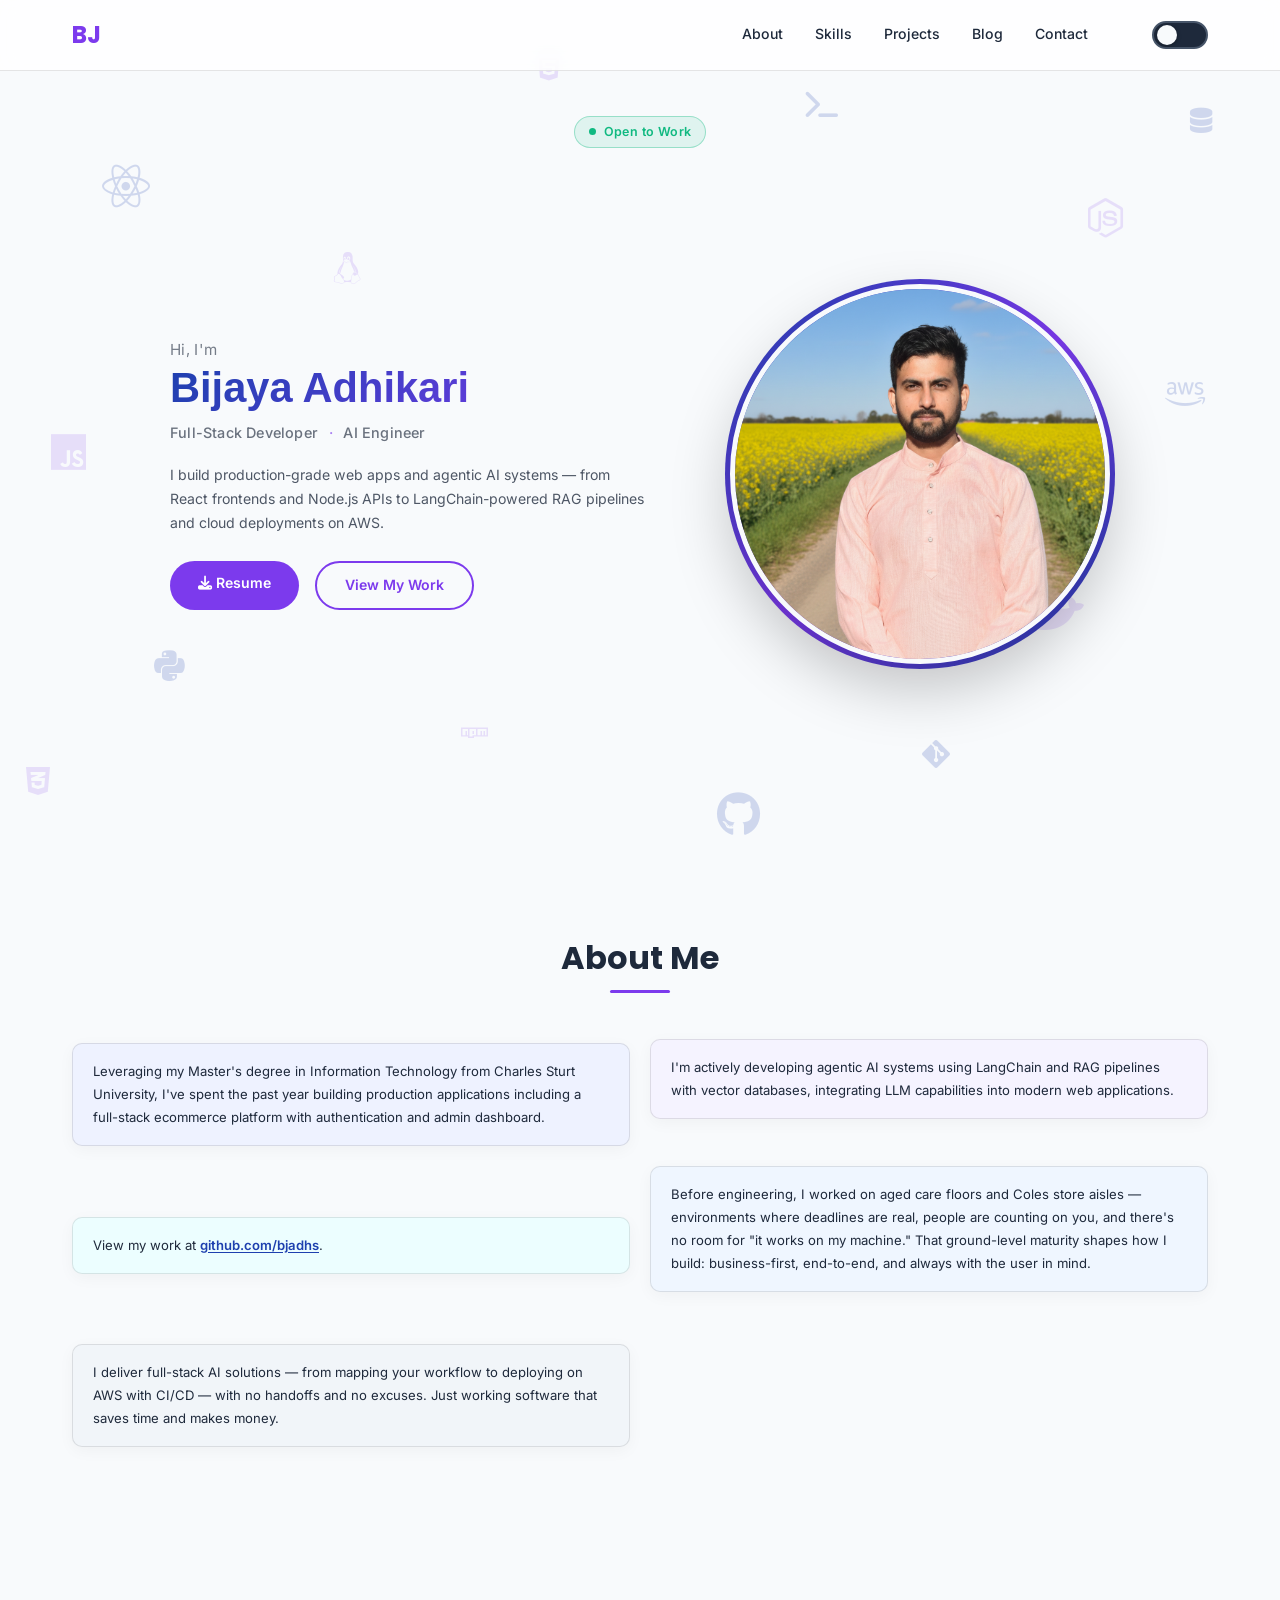
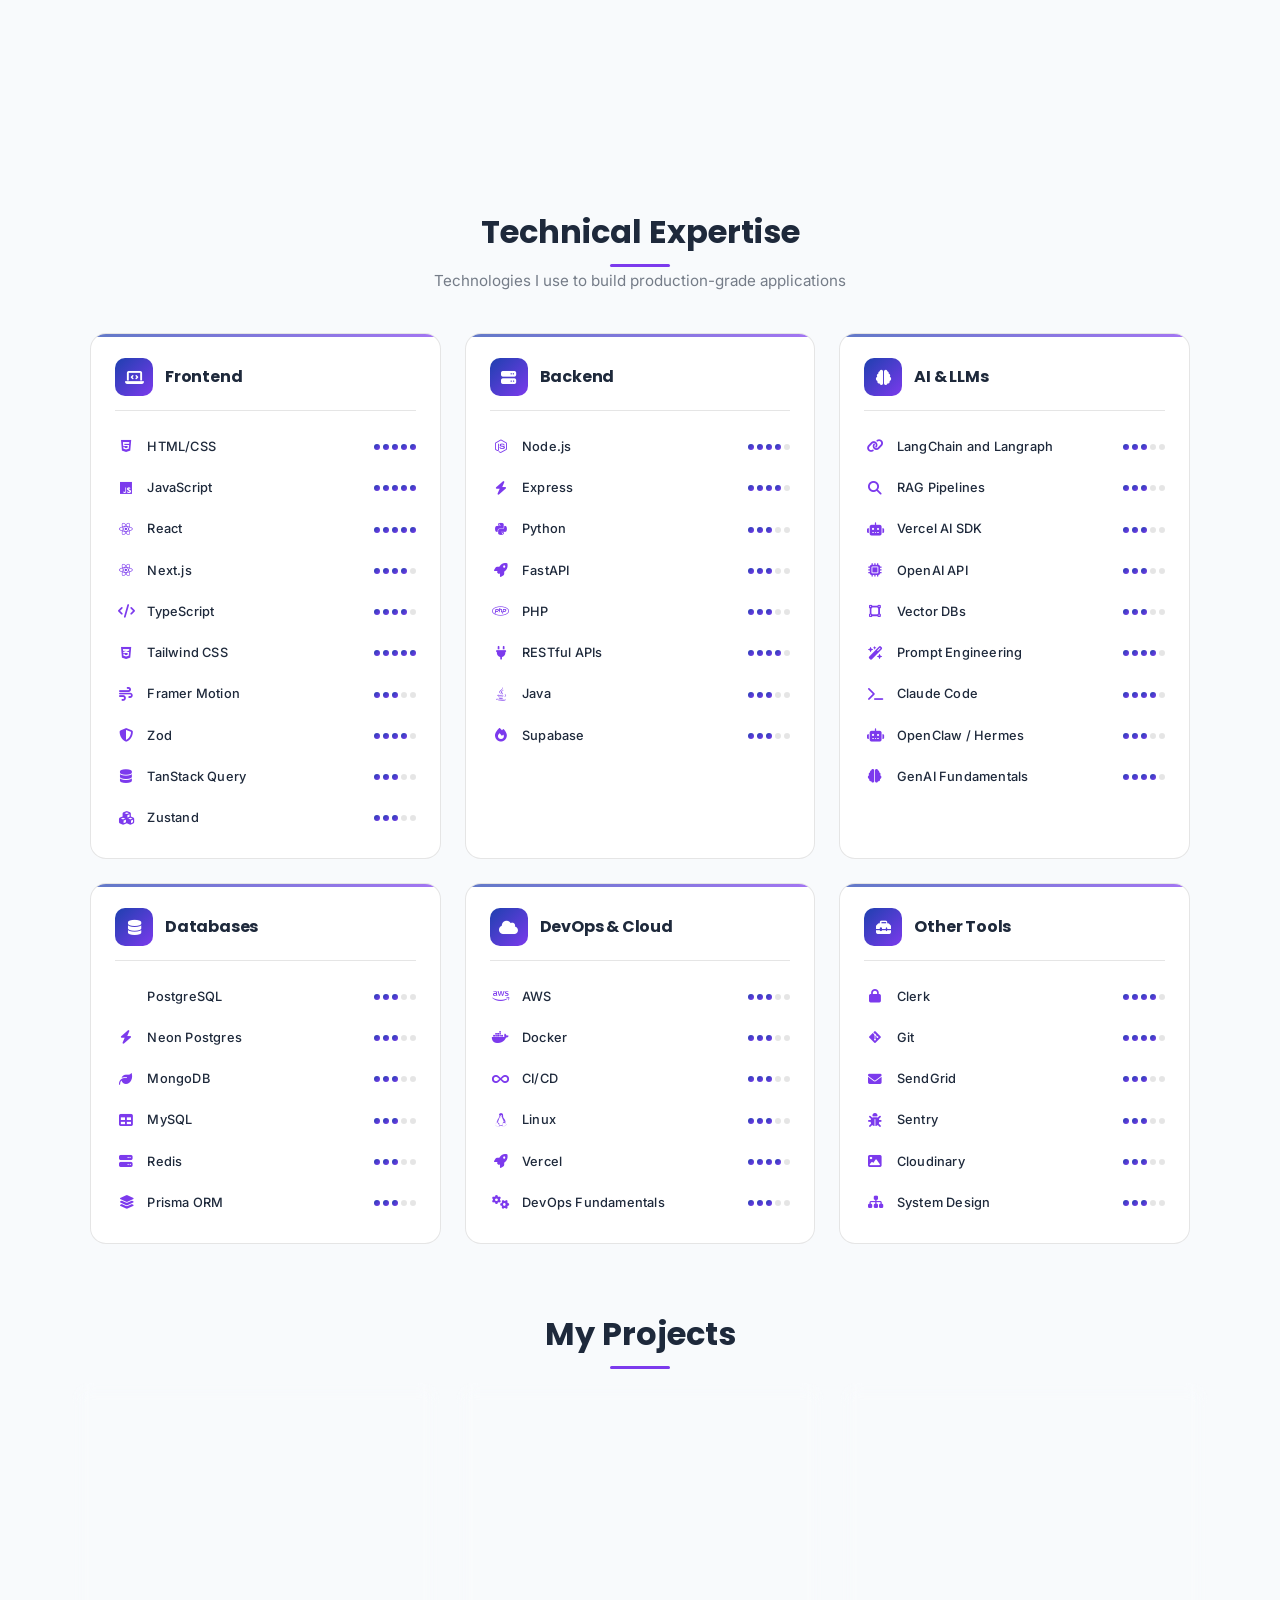
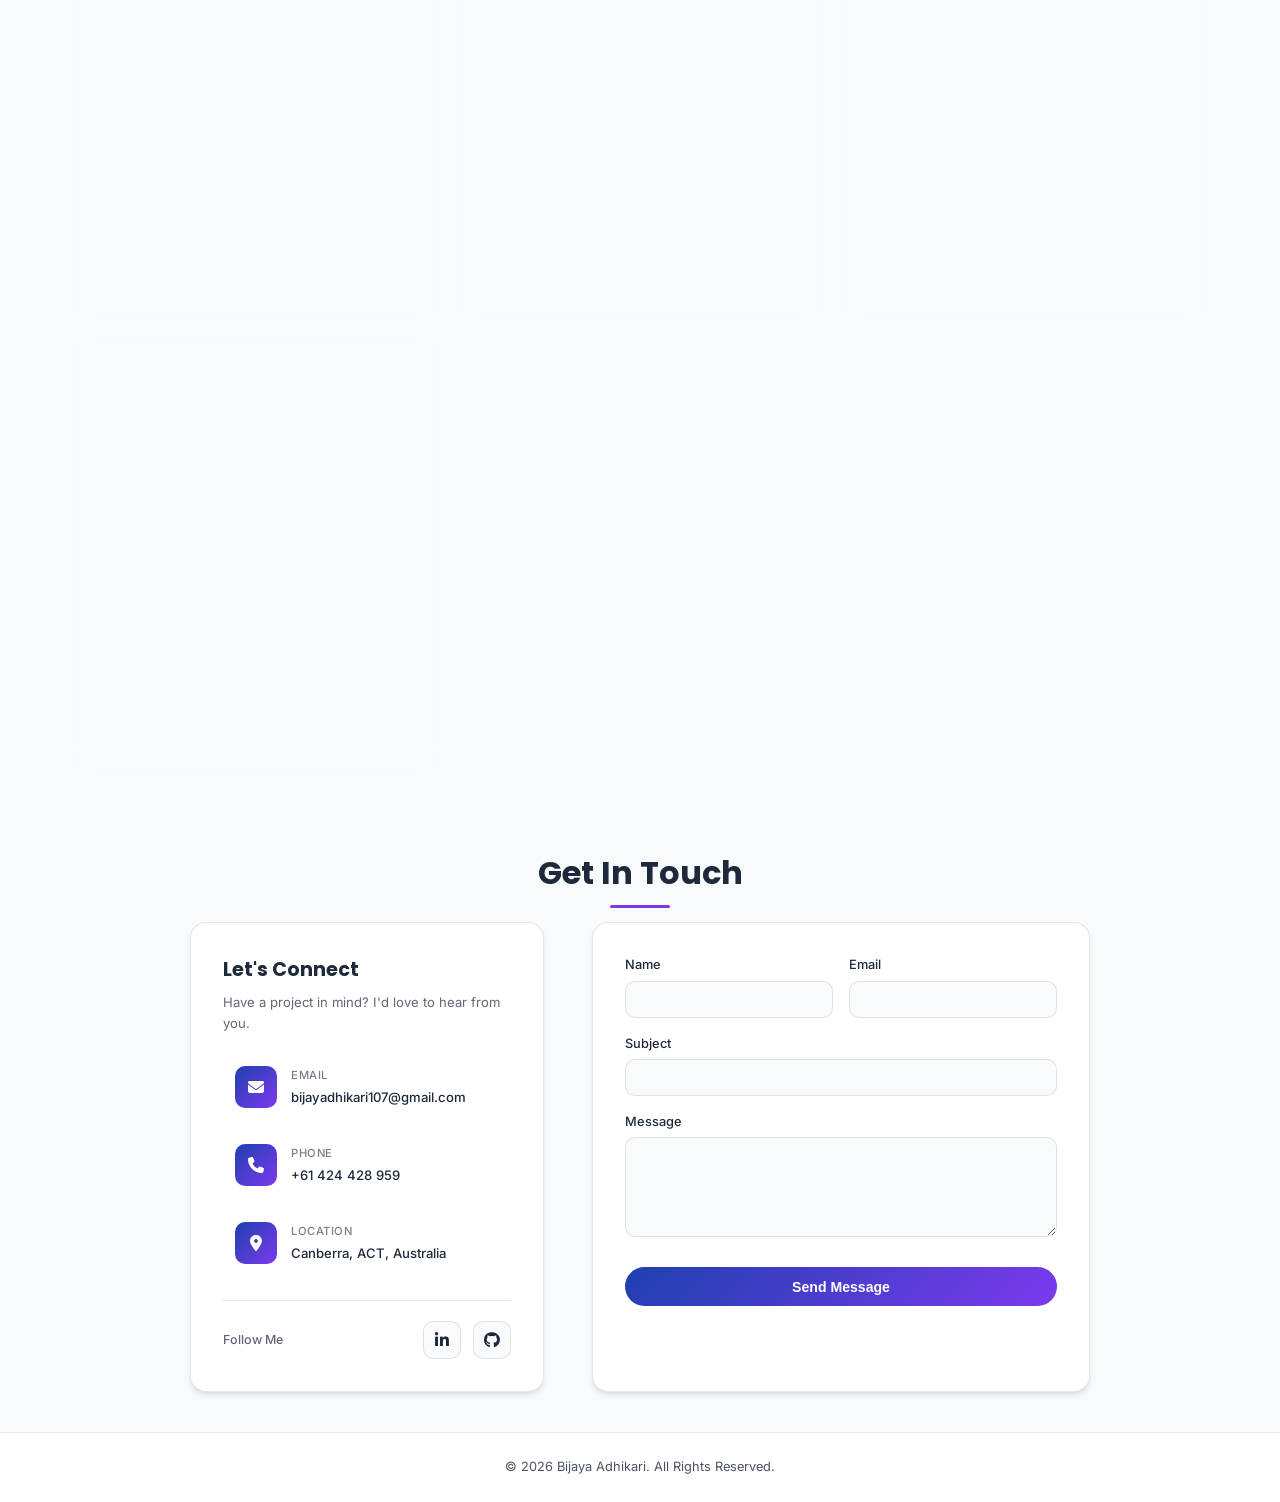
==== commit 2a0776c8: "Add blog page with articles and article reader" ====
--- a/index.html
+++ b/index.html
@@ -30,7 +30,7 @@
   </noscript>
 
   <!-- Header -->
-  <header>
+  <header class="site-header">
     <div class="container">
       <nav>
         <a href="#" class="logo"><span>BJ</span></a>
@@ -38,6 +38,7 @@
           <li><a href="#about">About</a></li>
           <li><a href="#skills">Skills</a></li>
           <li><a href="#projects">Projects</a></li>
+          <li><a href="./blog.html">Blog</a></li>
           <li><a href="#contact">Contact</a></li>
           <li>
             <label class="theme-switch">
--- a/style.css
+++ b/style.css
@@ -95,7 +95,7 @@
 }
 
 /* Header */
-header {
+.site-header {
   background-color: var(--nav-bg);
   backdrop-filter: blur(10px);
   -webkit-backdrop-filter: blur(10px);
@@ -108,7 +108,7 @@
   border-bottom: 1px solid var(--border-color);
 }
 
-header.scrolled {
+.site-header.scrolled {
   padding: 0.5rem 0;
   box-shadow: 0 5px 20px rgba(0, 0, 0, 0.1);
 }
@@ -1685,4 +1685,449 @@
   .card-actions .btn {
     flex: 1 1 100%;
   }
+}
+
+/* ===== Active nav link ===== */
+.nav-links a.active {
+  color: var(--accent);
+  font-weight: 600;
+}
+
+/* ===== Blog Listing ===== */
+.blog-listing {
+  padding: 7rem 0 4rem;
+  min-height: 100vh;
+}
+
+.blog-hero {
+  text-align: center;
+  max-width: 640px;
+  margin: 0 auto 3rem;
+}
+
+.blog-eyebrow {
+  font-size: 0.78rem;
+  font-weight: 600;
+  letter-spacing: 2px;
+  text-transform: uppercase;
+  color: var(--accent);
+  margin-bottom: 0.6rem;
+}
+
+.blog-hero h1 {
+  font-size: 2.6rem;
+  font-weight: 800;
+  line-height: 1.1;
+  margin-bottom: 0.9rem;
+  background: linear-gradient(135deg, var(--primary) 0%, var(--accent) 100%);
+  background-clip: text;
+  -webkit-background-clip: text;
+  -webkit-text-fill-color: transparent;
+  color: var(--primary);
+}
+
+.blog-subtitle {
+  font-size: 0.95rem;
+  line-height: 1.7;
+  color: var(--text);
+  opacity: 0.7;
+}
+
+.blog-grid {
+  display: grid;
+  grid-template-columns: repeat(auto-fill, minmax(340px, 1fr));
+  gap: 1.75rem;
+  max-width: 1100px;
+  margin: 0 auto;
+}
+
+.blog-card {
+  display: flex;
+  flex-direction: column;
+  background: var(--card-bg);
+  border: 1px solid var(--border-color);
+  border-radius: 18px;
+  overflow: hidden;
+  text-decoration: none;
+  color: inherit;
+  box-shadow: 0 4px 20px rgba(0, 0, 0, 0.05);
+  transition: transform 0.35s cubic-bezier(0.22, 1, 0.36, 1), box-shadow 0.35s ease, border-color 0.35s ease;
+}
+
+.blog-card:hover {
+  transform: translateY(-8px);
+  box-shadow: 0 22px 44px rgba(0, 0, 0, 0.12);
+  border-color: transparent;
+}
+
+body.dark-theme .blog-card:hover {
+  box-shadow: 0 22px 44px rgba(0, 0, 0, 0.4);
+}
+
+.blog-card-cover {
+  position: relative;
+  height: 150px;
+  display: flex;
+  align-items: center;
+  justify-content: center;
+  background: linear-gradient(135deg, var(--primary), var(--accent));
+  color: #fff;
+  overflow: hidden;
+}
+
+.blog-card-cover::after {
+  content: '';
+  position: absolute;
+  inset: 0;
+  background:
+    radial-gradient(circle at 20% 20%, rgba(255, 255, 255, 0.25), transparent 45%),
+    radial-gradient(circle at 80% 80%, rgba(0, 0, 0, 0.18), transparent 40%);
+}
+
+.blog-card-cover i {
+  font-size: 2.6rem;
+  opacity: 0.92;
+  z-index: 1;
+  transition: transform 0.35s ease;
+}
+
+.blog-card:hover .blog-card-cover i {
+  transform: scale(1.12) rotate(-4deg);
+}
+
+/* Vary the cover gradient per card for visual rhythm */
+.blog-card:nth-child(3n + 2) .blog-card-cover {
+  background: linear-gradient(135deg, #7c3aed, #06b6d4);
+}
+.blog-card:nth-child(3n) .blog-card-cover {
+  background: linear-gradient(135deg, #0ea5e9, #6366f1);
+}
+
+.blog-card-category {
+  position: absolute;
+  top: 12px;
+  left: 12px;
+  z-index: 1;
+  font-size: 0.68rem;
+  font-weight: 600;
+  letter-spacing: 0.5px;
+  text-transform: uppercase;
+  padding: 4px 10px;
+  border-radius: 50px;
+  background: rgba(255, 255, 255, 0.2);
+  border: 1px solid rgba(255, 255, 255, 0.35);
+  backdrop-filter: blur(4px);
+}
+
+.blog-card-body {
+  padding: 1.4rem 1.5rem 1.6rem;
+  display: flex;
+  flex-direction: column;
+  flex: 1;
+}
+
+.blog-card-meta {
+  display: flex;
+  flex-wrap: wrap;
+  gap: 1rem;
+  font-size: 0.72rem;
+  color: var(--text);
+  opacity: 0.6;
+  margin-bottom: 0.7rem;
+}
+
+.blog-card-meta i {
+  margin-right: 0.3rem;
+  color: var(--accent);
+}
+
+.blog-card-title {
+  font-size: 1.15rem;
+  font-weight: 700;
+  line-height: 1.35;
+  color: var(--text);
+  margin-bottom: 0.6rem;
+}
+
+.blog-card-excerpt {
+  font-size: 0.85rem;
+  line-height: 1.65;
+  color: var(--text);
+  opacity: 0.72;
+  margin-bottom: 1.1rem;
+  flex: 1;
+}
+
+.blog-card-readmore {
+  font-size: 0.82rem;
+  font-weight: 600;
+  color: var(--accent);
+  display: inline-flex;
+  align-items: center;
+  gap: 0.4rem;
+  transition: gap 0.25s ease;
+}
+
+.blog-card:hover .blog-card-readmore {
+  gap: 0.7rem;
+}
+
+.blog-empty {
+  grid-column: 1 / -1;
+  text-align: center;
+  padding: 4rem 1rem;
+}
+
+.blog-empty h2 {
+  font-size: 1.6rem;
+  margin-bottom: 0.6rem;
+}
+
+.blog-empty p {
+  opacity: 0.7;
+}
+
+/* ===== Post (Article) Reader ===== */
+.container-narrow {
+  max-width: 760px;
+}
+
+.post-detail {
+  padding: 6.5rem 0 4rem;
+  min-height: 100vh;
+}
+
+.post-header {
+  margin-bottom: 2.25rem;
+}
+
+.post-meta {
+  display: flex;
+  flex-wrap: wrap;
+  gap: 1.25rem;
+  font-size: 0.78rem;
+  color: var(--text);
+  opacity: 0.65;
+  margin-bottom: 1rem;
+}
+
+.post-meta i {
+  margin-right: 0.35rem;
+  color: var(--accent);
+}
+
+.post-category {
+  font-weight: 600;
+  color: var(--accent);
+  opacity: 1;
+}
+
+.post-header h1 {
+  font-size: 2.4rem;
+  font-weight: 800;
+  line-height: 1.18;
+  color: var(--text);
+}
+
+/* Article body typography — override the small global <p> size for readability */
+.post-body {
+  font-size: 1.02rem;
+  line-height: 1.8;
+  color: var(--text);
+}
+
+.post-body p {
+  font-size: 1.02rem;
+  line-height: 1.8;
+  margin-bottom: 1.35rem;
+  color: var(--text);
+  opacity: 0.9;
+}
+
+.post-body h2 {
+  font-size: 1.55rem;
+  font-weight: 700;
+  line-height: 1.3;
+  margin: 2.4rem 0 1rem;
+  color: var(--text);
+}
+
+.post-body h3 {
+  font-size: 1.2rem;
+  font-weight: 700;
+  margin: 1.9rem 0 0.8rem;
+  color: var(--text);
+}
+
+.post-body h4 {
+  font-size: 1.05rem;
+  font-weight: 700;
+  margin: 1.6rem 0 0.7rem;
+  color: var(--text);
+}
+
+.post-body a {
+  color: var(--accent);
+  text-decoration: underline;
+  text-underline-offset: 2px;
+  transition: color 0.2s ease;
+}
+
+.post-body a:hover {
+  color: var(--primary);
+}
+
+.post-body strong {
+  font-weight: 700;
+  color: var(--text);
+  opacity: 1;
+}
+
+.post-body em {
+  font-style: italic;
+}
+
+.post-body ul {
+  margin: 0 0 1.35rem 1.25rem;
+  padding: 0;
+}
+
+.post-body li {
+  font-size: 1.02rem;
+  line-height: 1.75;
+  margin-bottom: 0.6rem;
+  opacity: 0.9;
+}
+
+.post-body li::marker {
+  color: var(--accent);
+}
+
+.post-body hr {
+  border: none;
+  height: 1px;
+  background: var(--border-color);
+  margin: 2.25rem 0;
+}
+
+.post-body blockquote {
+  margin: 1.6rem 0;
+  padding: 0.9rem 1.4rem;
+  border-left: 4px solid var(--accent);
+  background: var(--card-bg);
+  border-radius: 0 12px 12px 0;
+  font-style: italic;
+  font-size: 1.02rem;
+  line-height: 1.7;
+  color: var(--text);
+  opacity: 0.92;
+}
+
+/* Inline code */
+.post-body code {
+  font-family: 'SFMono-Regular', 'Consolas', 'Liberation Mono', Menlo, monospace;
+  font-size: 0.86em;
+  background: var(--bg);
+  border: 1px solid var(--border-color);
+  padding: 0.12em 0.4em;
+  border-radius: 6px;
+  color: var(--accent);
+  word-break: break-word;
+}
+
+/* Fenced code blocks */
+.post-body pre {
+  background: #0f172a;
+  border: 1px solid var(--border-color);
+  border-radius: 12px;
+  padding: 1.1rem 1.25rem;
+  overflow-x: auto;
+  margin: 0 0 1.5rem;
+  box-shadow: 0 6px 20px rgba(0, 0, 0, 0.12);
+}
+
+body.dark-theme .post-body pre {
+  background: #060b18;
+}
+
+.post-body pre code {
+  font-size: 0.84rem;
+  line-height: 1.65;
+  background: none;
+  border: none;
+  padding: 0;
+  color: #e2e8f0;
+  white-space: pre;
+  display: block;
+}
+
+/* Callouts */
+.callout {
+  display: block;
+  margin: 1.6rem 0;
+  padding: 1rem 1.25rem 1rem 1.15rem;
+  border-radius: 12px;
+  border-left: 4px solid;
+  font-size: 0.95rem;
+  line-height: 1.7;
+}
+
+.callout-note {
+  border-color: #3b82f6;
+  background: rgba(59, 130, 246, 0.09);
+}
+
+.callout-warning {
+  border-color: #f59e0b;
+  background: rgba(245, 158, 11, 0.1);
+}
+
+.callout-tip {
+  border-color: #8b5cf6;
+  background: rgba(139, 92, 246, 0.1);
+}
+
+.callout-success {
+  border-color: #10b981;
+  background: rgba(16, 185, 129, 0.1);
+}
+
+.post-footer {
+  margin-top: 2.5rem;
+  padding-top: 1.75rem;
+  border-top: 1px solid var(--border-color);
+}
+
+.post-footer .btn i {
+  margin-right: 0.4rem;
+}
+
+/* Blog + post responsive */
+@media screen and (max-width: 768px) {
+  .blog-listing {
+    padding: 5.5rem 0 2.5rem;
+  }
+
+  .blog-hero h1 {
+    font-size: 1.9rem;
+  }
+
+  .blog-grid {
+    grid-template-columns: 1fr;
+    gap: 1.4rem;
+  }
+
+  .post-detail {
+    padding: 5rem 0 2.5rem;
+  }
+
+  .post-header h1 {
+    font-size: 1.7rem;
+  }
+
+  .post-body,
+  .post-body p,
+  .post-body li {
+    font-size: 0.95rem;
+  }
 }
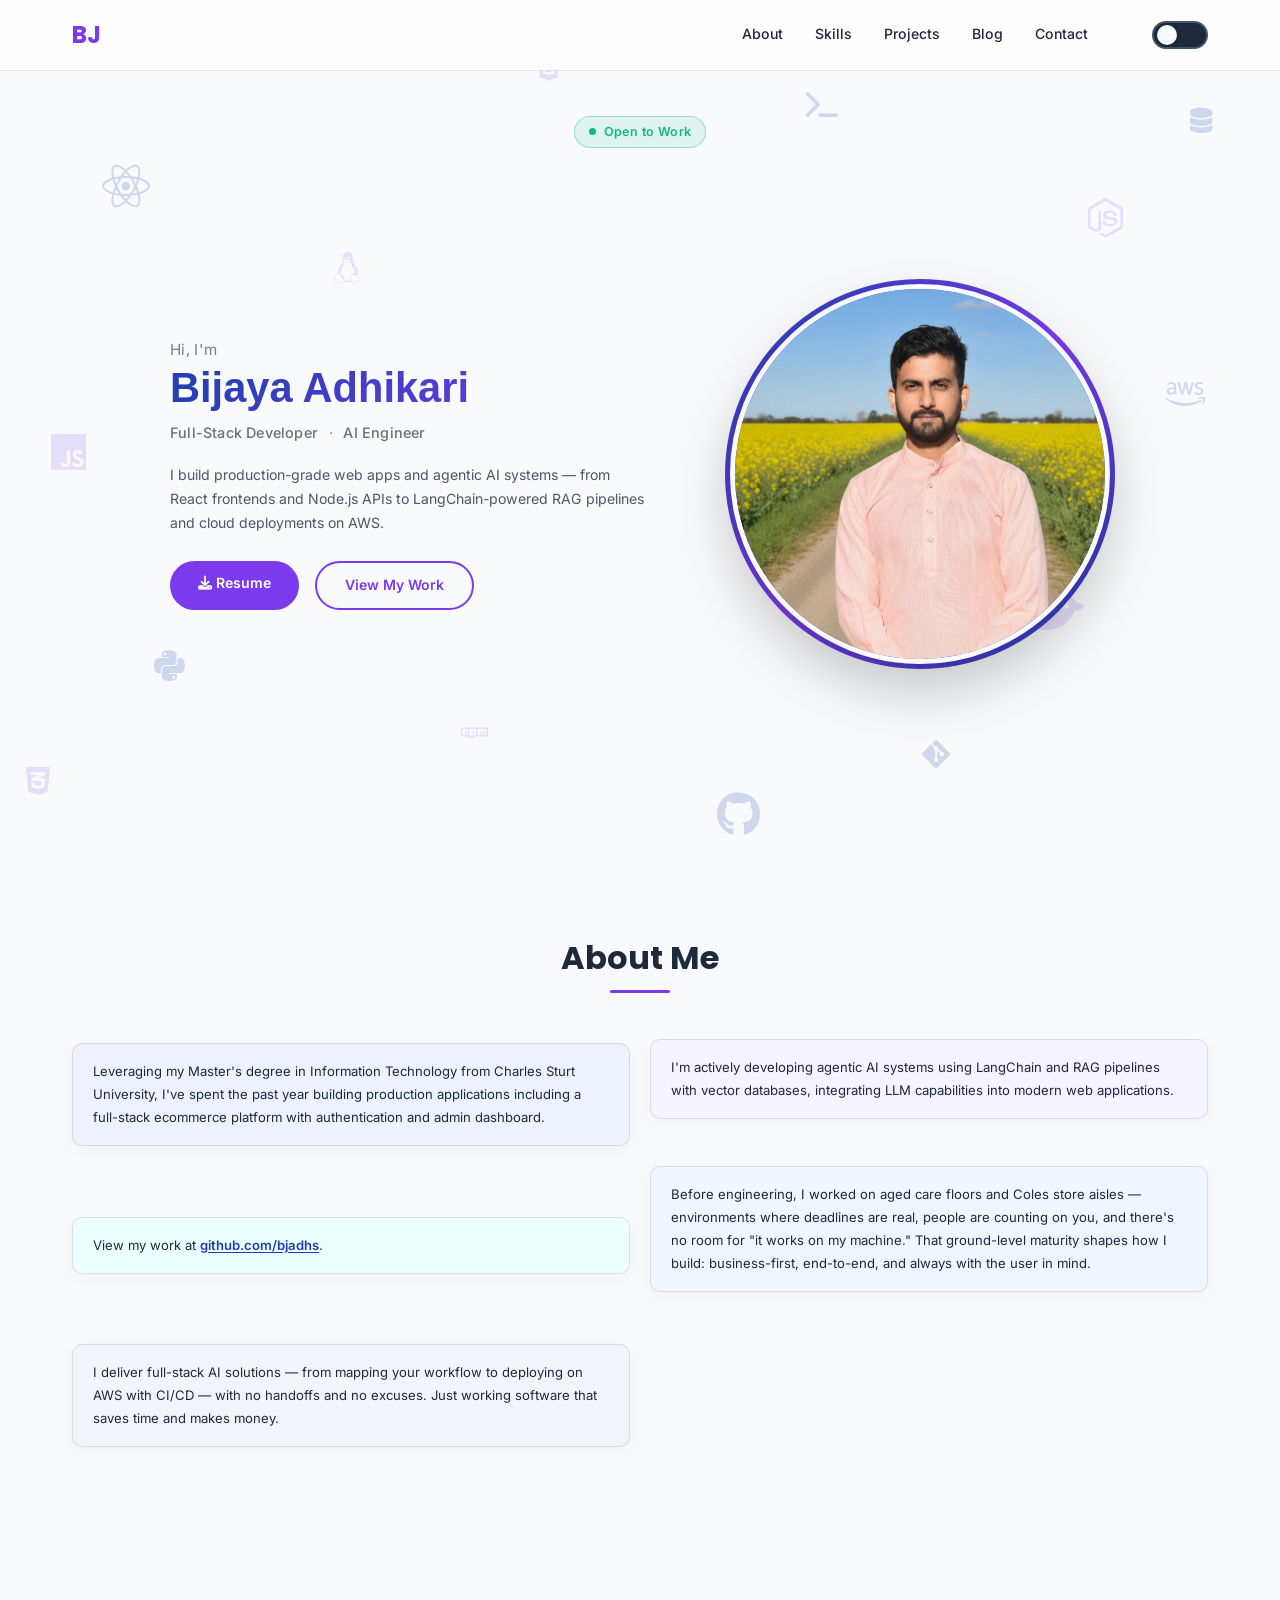
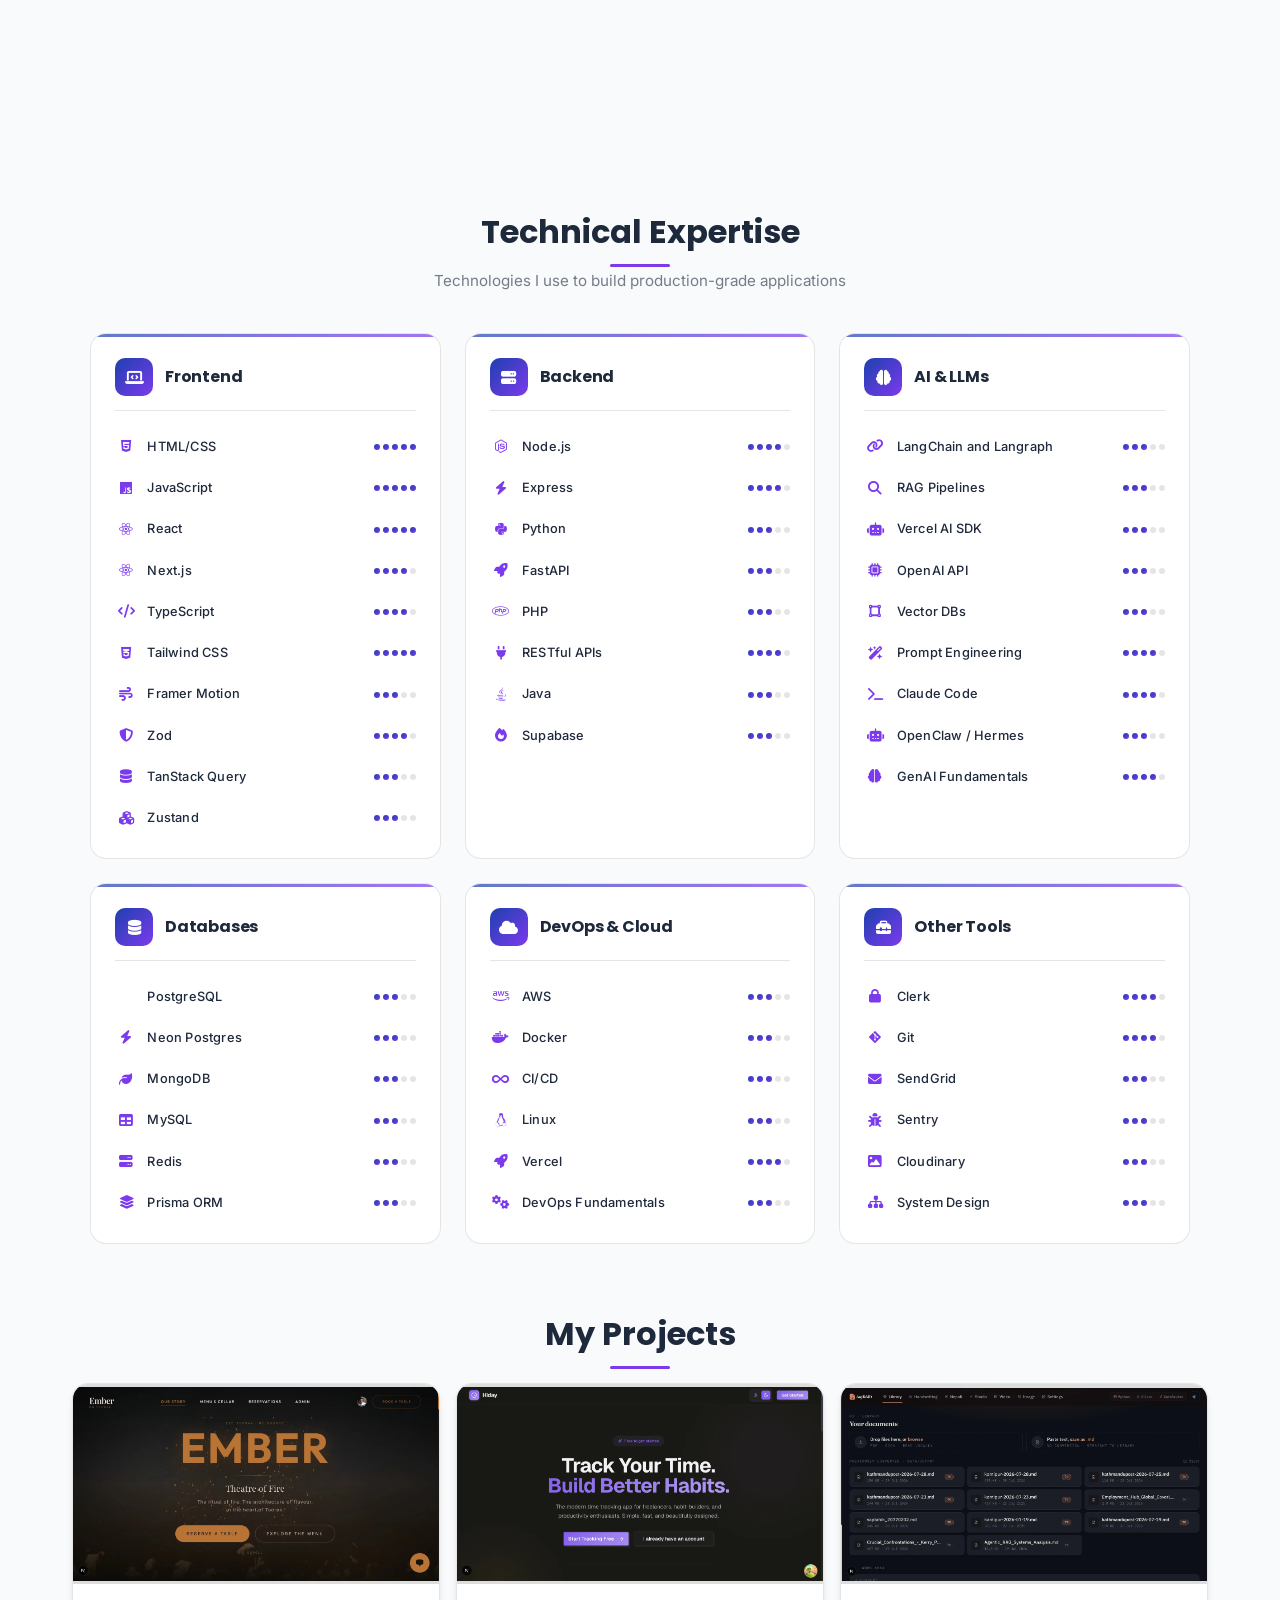
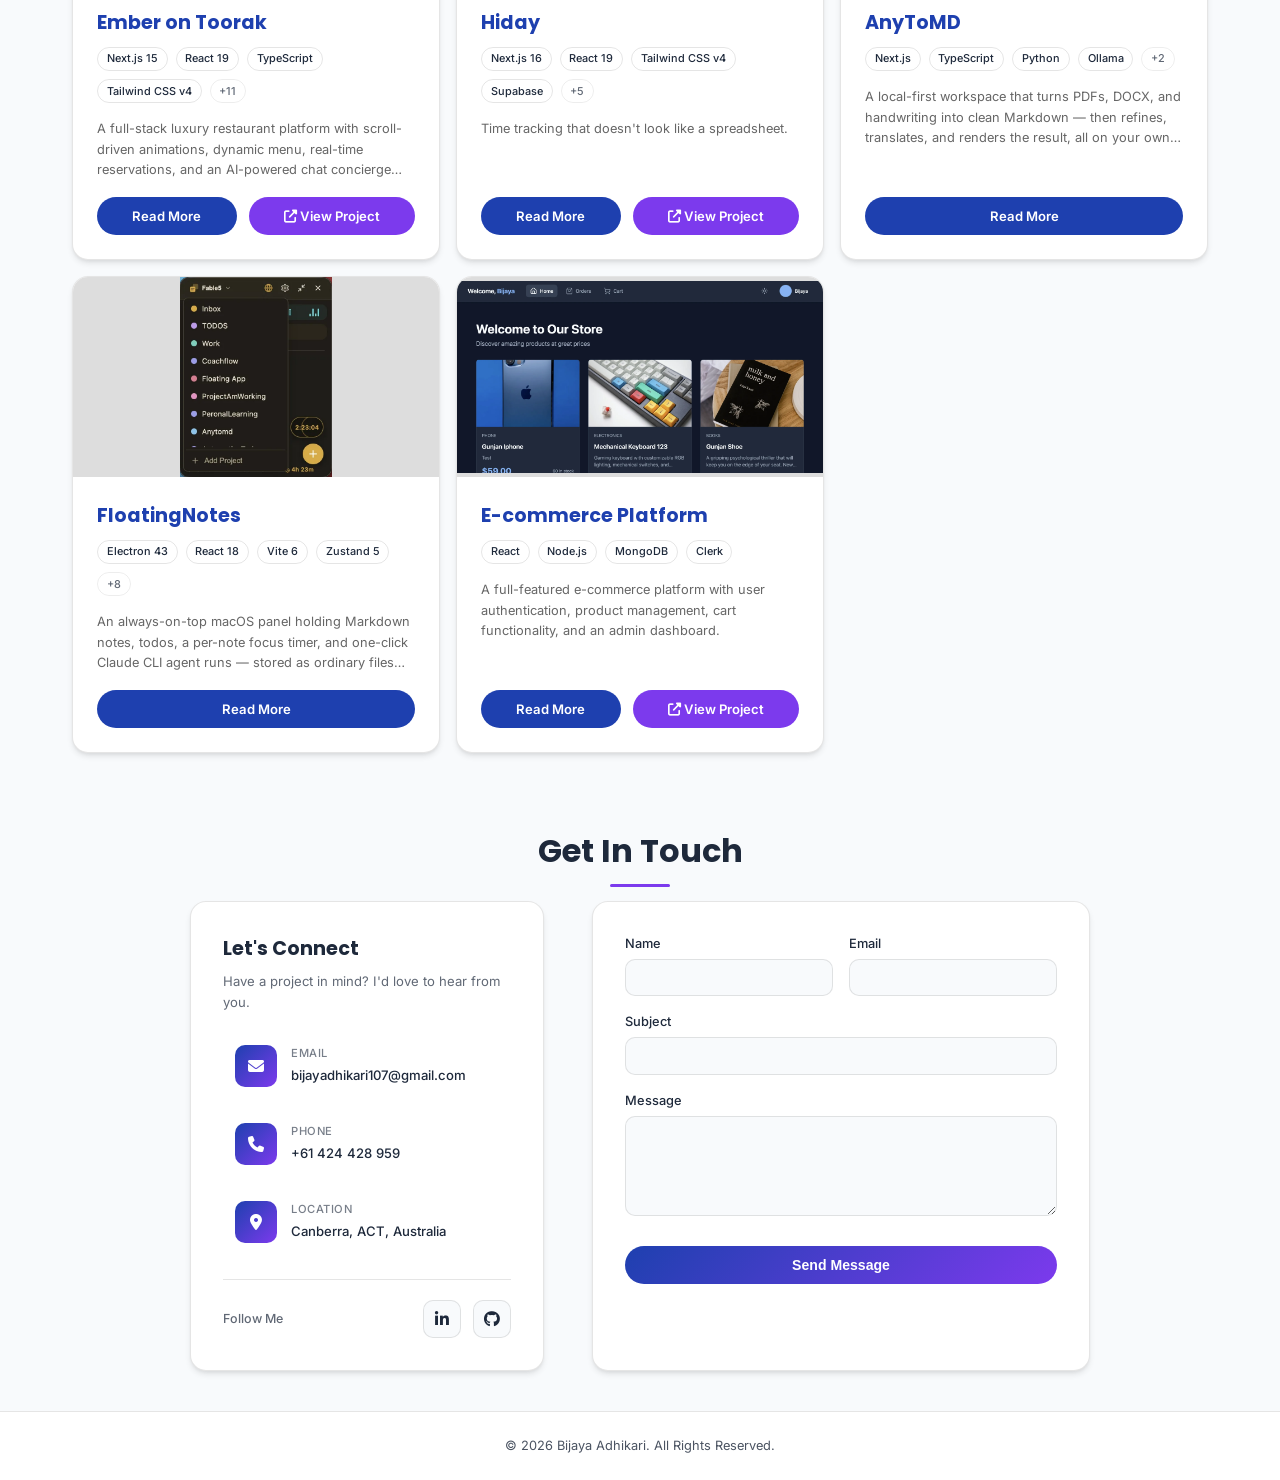
==== commit b242493f: "Add AnyToMD and FloatingNotes projects, convert images to webp" ====
--- a/index.html
+++ b/index.html
@@ -92,7 +92,7 @@
         </div>
         <div class="hero-image">
           <div class="hero-image-wrapper">
-            <img src="./images/bijaya.png" alt="Bijaya Adhikari">
+            <img src="./images/bijaya.webp" alt="Bijaya Adhikari">
           </div>
         </div>
       </div>
--- a/style.css
+++ b/style.css
@@ -760,6 +760,9 @@
   transition: transform 0.3s ease, box-shadow 0.3s ease;
   opacity: 0;
   transform: translateY(30px);
+  display: flex;
+  flex-direction: column;
+  height: 100%;
 }
 
 .project-card:hover {
@@ -768,6 +771,7 @@
 
 .project-image {
   height: 200px;
+  flex-shrink: 0;
   background-color: #ddd;
   overflow: hidden;
   position: relative;
@@ -797,15 +801,26 @@
 
 .project-content {
   padding: 1.5rem;
+  display: flex;
+  flex-direction: column;
+  flex: 1;
 }
 
 .project-content h3 {
   margin-bottom: 0.5rem;
 }
 
+/* Clamp to 3 lines so every card's description block is the same height;
+   longer text is cut with an ellipsis. */
 .project-content p {
   margin-bottom: 1rem;
   color: #666;
+  display: -webkit-box;
+  -webkit-box-orient: vertical;
+  -webkit-line-clamp: 3;
+  line-clamp: 3;
+  overflow: hidden;
+  min-height: calc(3 * 1.6em);
 }
 
 .project-tags {
@@ -813,16 +828,21 @@
   flex-wrap: wrap;
   gap: 0.5rem;
   margin-bottom: 1rem;
+  min-height: 1.5rem;
+}
+
+.tag-more {
+  opacity: 0.7;
 }
 
 .tag {
   background-color: transparent;
-  border: 1px solid rgba(255, 255, 255, 0.35);
-  padding: 0.1rem 0.45rem;
+  border: 1px solid var(--border-color);
+  padding: 0.15rem 0.55rem;
   border-radius: 50px;
-  font-size: 0.5rem;
+  font-size: 0.68rem;
   font-weight: 500;
-  color: #ffffff;
+  color: var(--text);
 }
 
 /* Contact Section */
@@ -1494,6 +1514,7 @@
   gap: 0.75rem;
   flex-wrap: wrap;
   align-items: center;
+  margin-top: auto;
 }
 
 .card-actions .btn {
@@ -1555,13 +1576,17 @@
   box-shadow: 0 12px 40px rgba(0, 0, 0, 0.15);
   margin-bottom: 2rem;
   border: 1px solid var(--border-color);
-}
-
+  display: flex;
+  justify-content: center;
+  background-color: var(--card-bg);
+}
+
+/* Never upscale — narrow/portrait screenshots render at natural size and
+   centre themselves; wide ones scale down to fit. */
 .detail-hero-image img {
-  width: 100%;
+  max-width: 100%;
   height: auto;
   display: block;
-  object-fit: cover;
 }
 
 .detail-content h1 {
@@ -1615,7 +1640,8 @@
 .detail-gallery img {
   width: 100%;
   height: 200px;
-  object-fit: cover;
+  object-fit: contain;
+  background-color: var(--card-bg);
   border-radius: 12px;
   border: 1px solid var(--border-color);
   transition: transform 0.3s ease, box-shadow 0.3s ease;
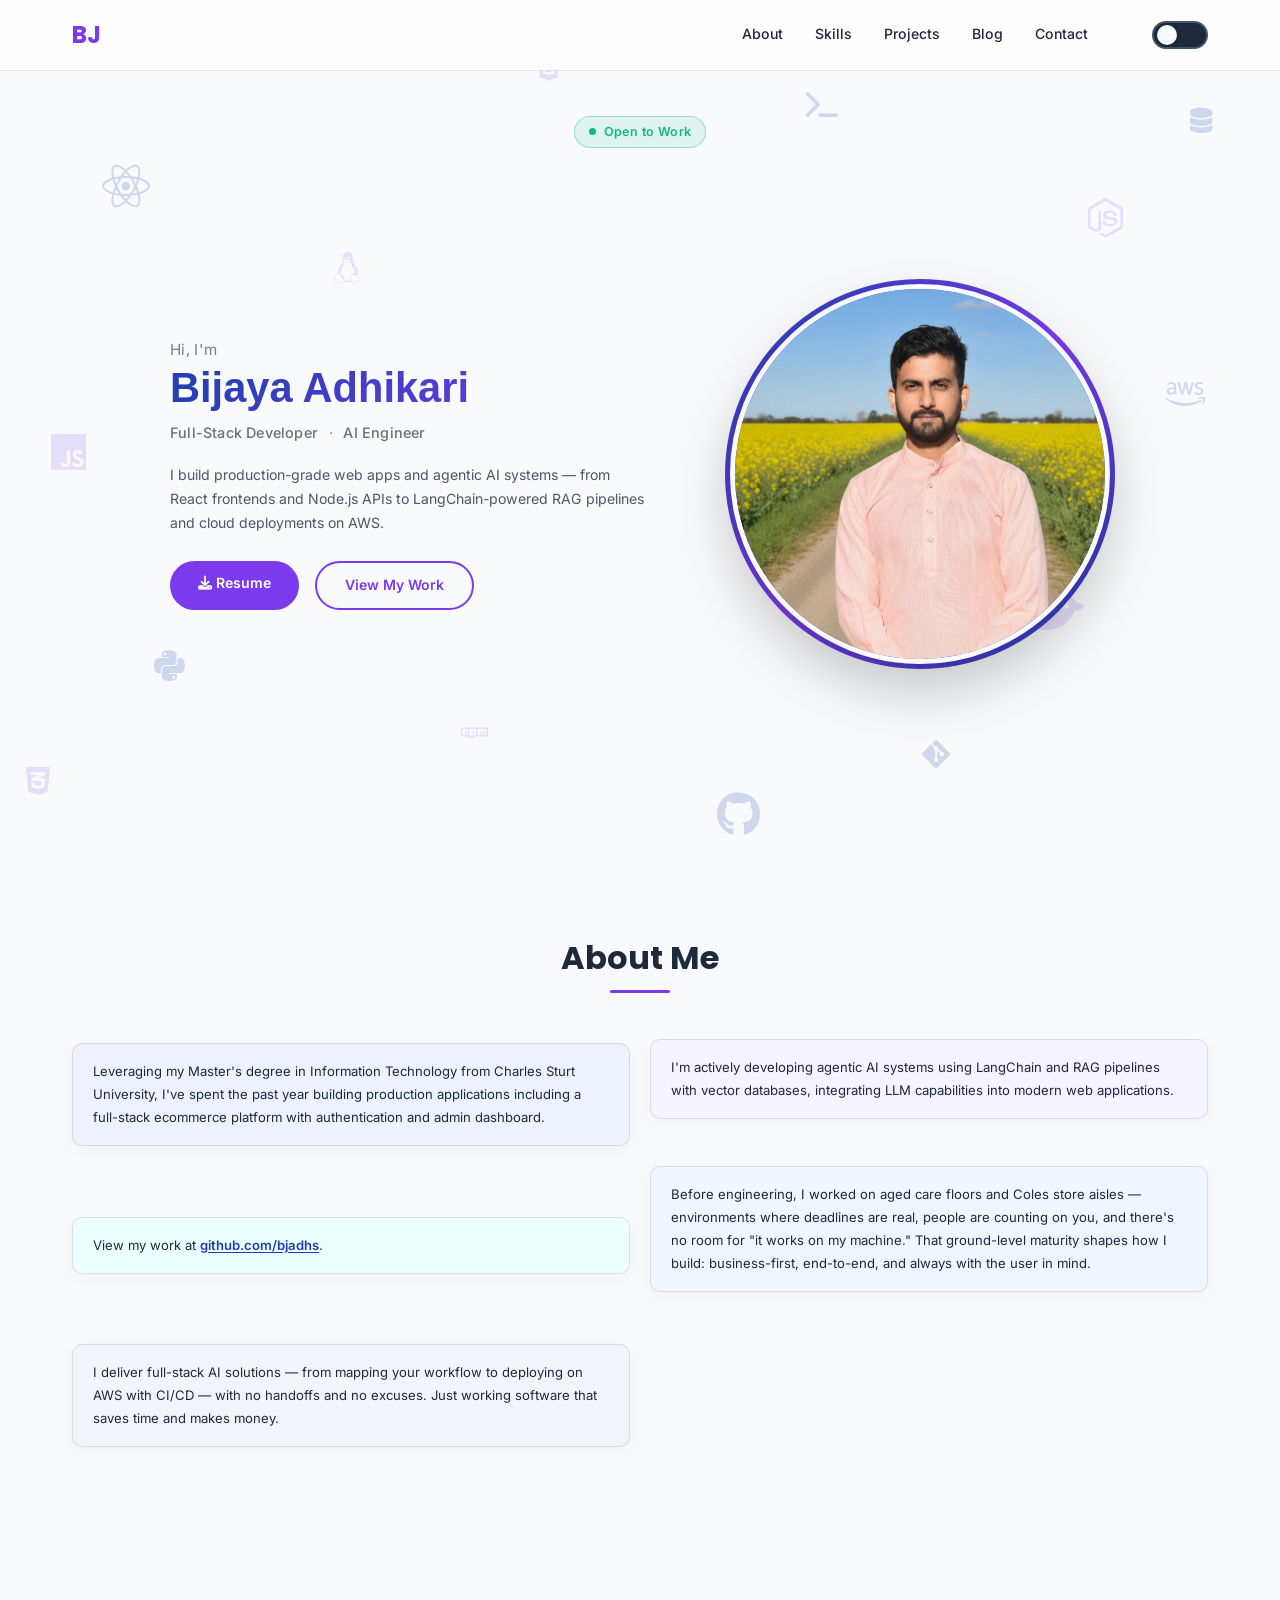
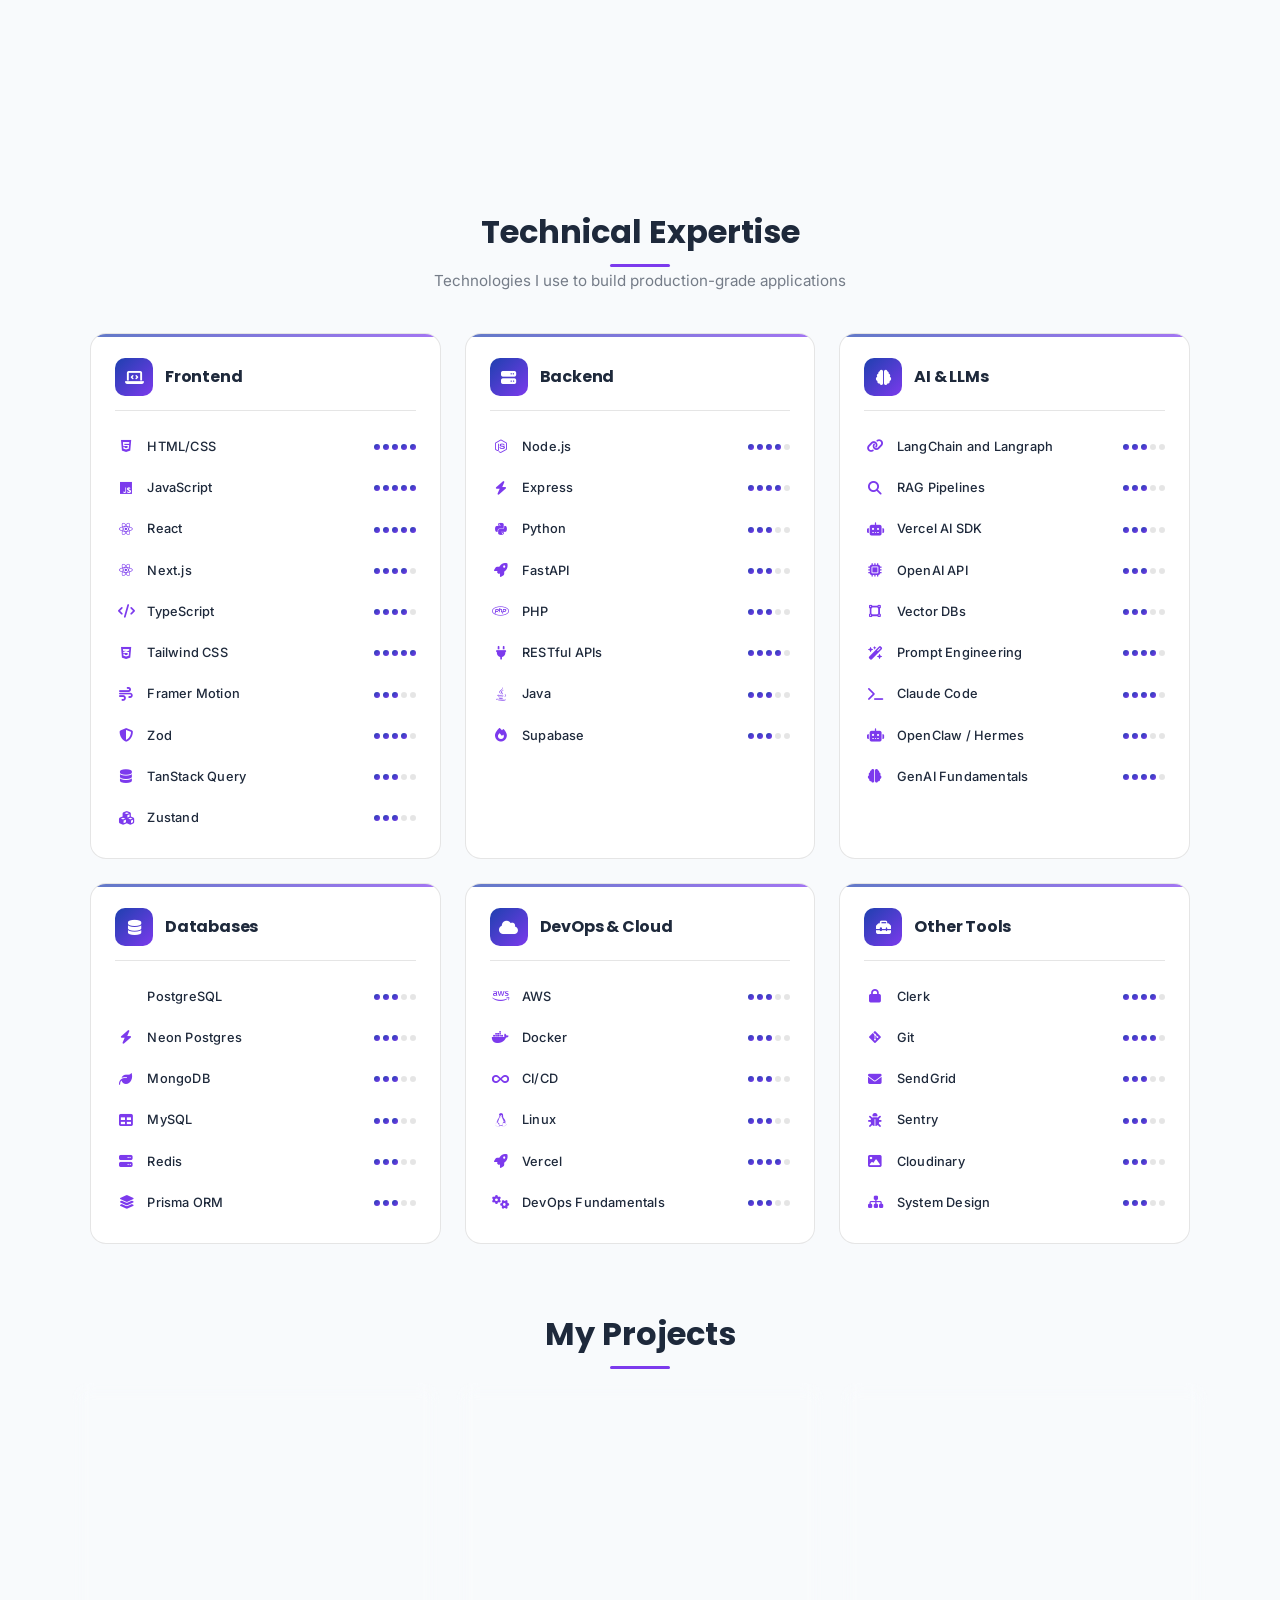
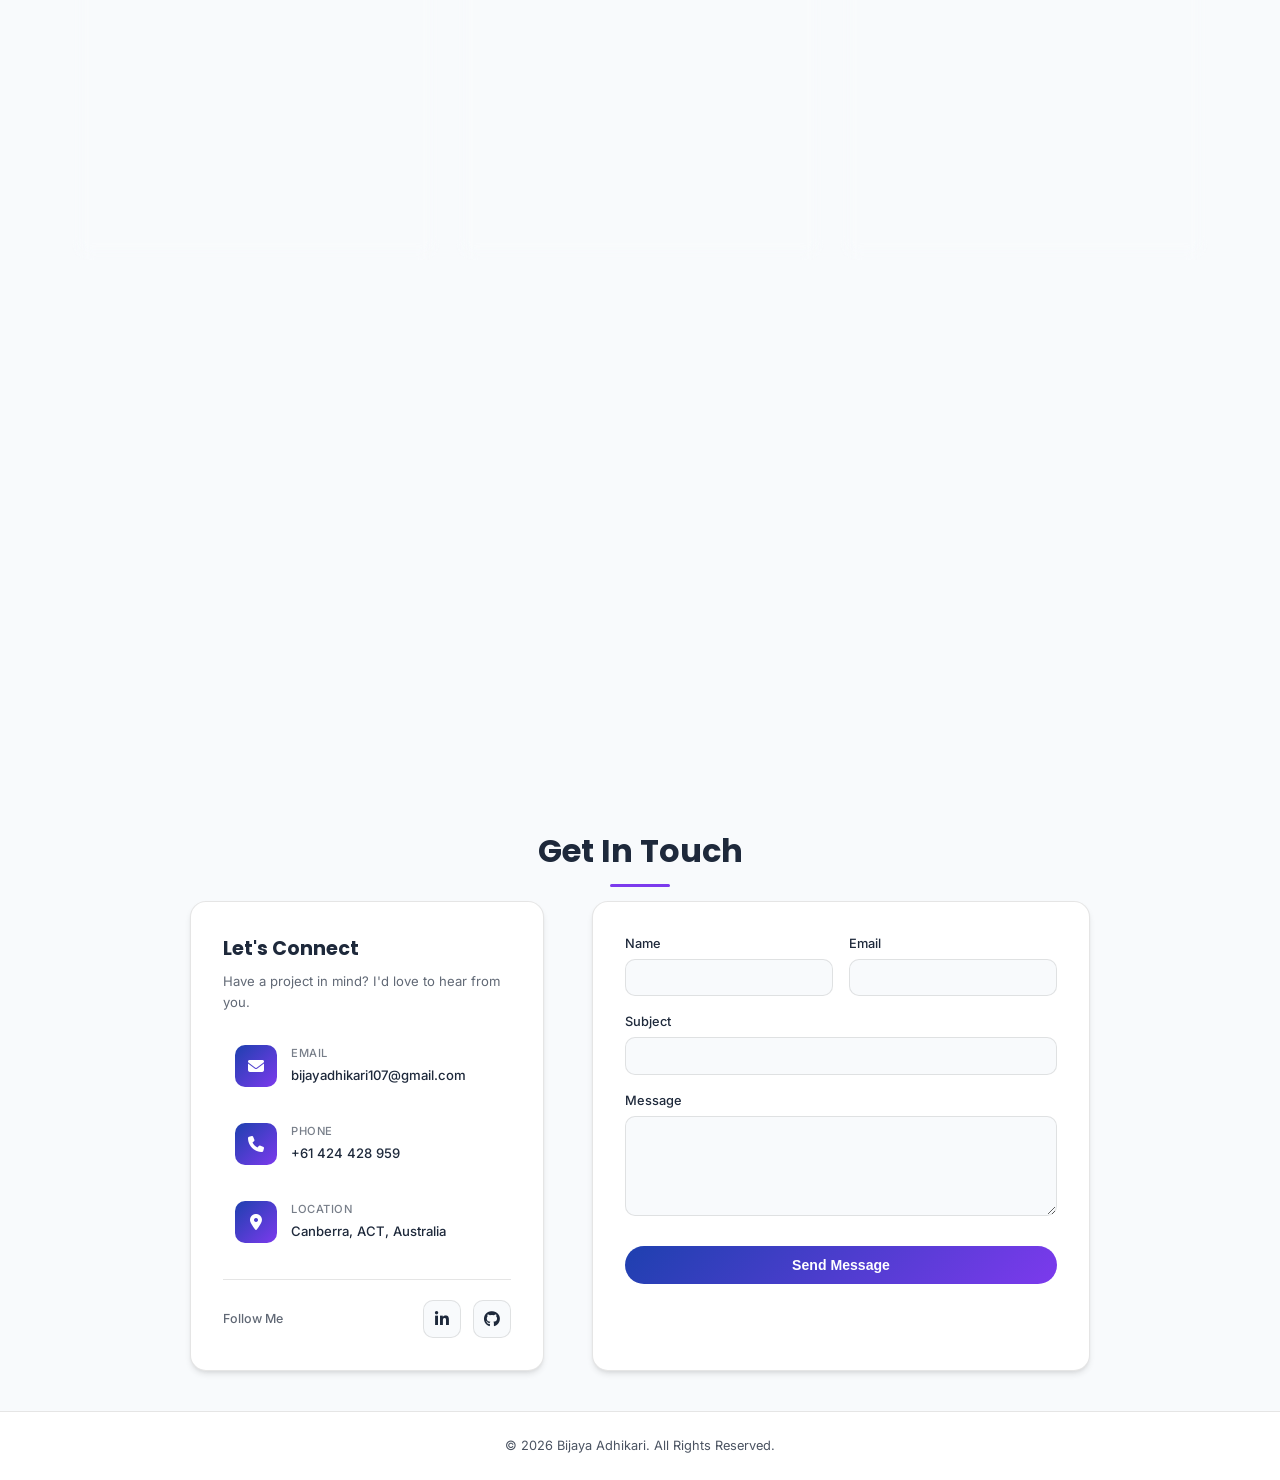
==== commit ae52af60: "Point API at self-hosted backend.bijbrin.cloud Co-Authored-By: Claude Opus 5 (1M context) <noreply@a" ====
--- a/index.html
+++ b/index.html
@@ -86,7 +86,7 @@
           <p class="hero-role">Full-Stack Developer <span class="role-sep">·</span> AI Engineer</p>
           <p class="hero-desc">I build production-grade web apps and agentic AI systems — from React frontends and Node.js APIs to LangChain-powered RAG pipelines and cloud deployments on AWS.</p>
           <div class="hero-buttons">
-            <a href="https://backend-portfolio-ivory-one.vercel.app/api/resume" class="btn" download><i class="fas fa-download"></i> Resume</a>
+            <a href="https://backend.bijbrin.cloud/api/resume" class="btn" download><i class="fas fa-download"></i> Resume</a>
             <a href="#projects" class="btn btn-outline">View My Work</a>
           </div>
         </div>
